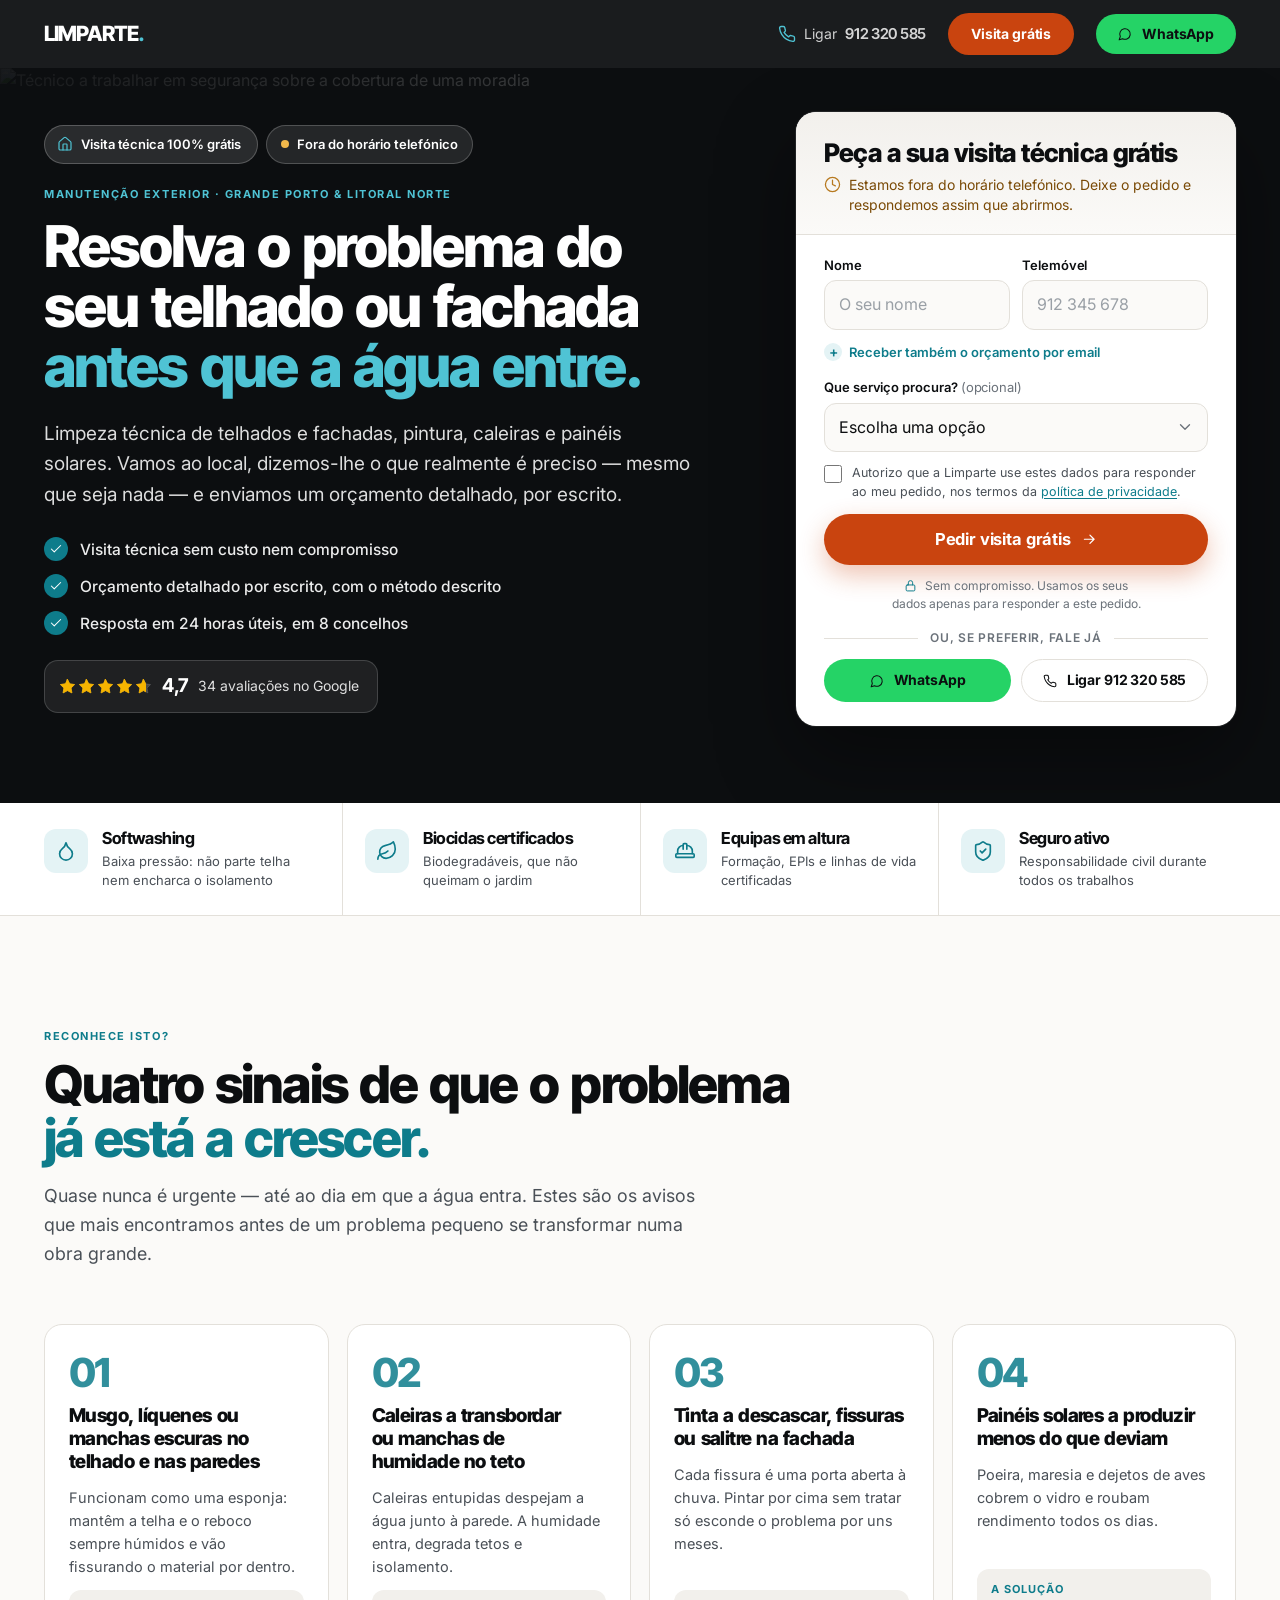
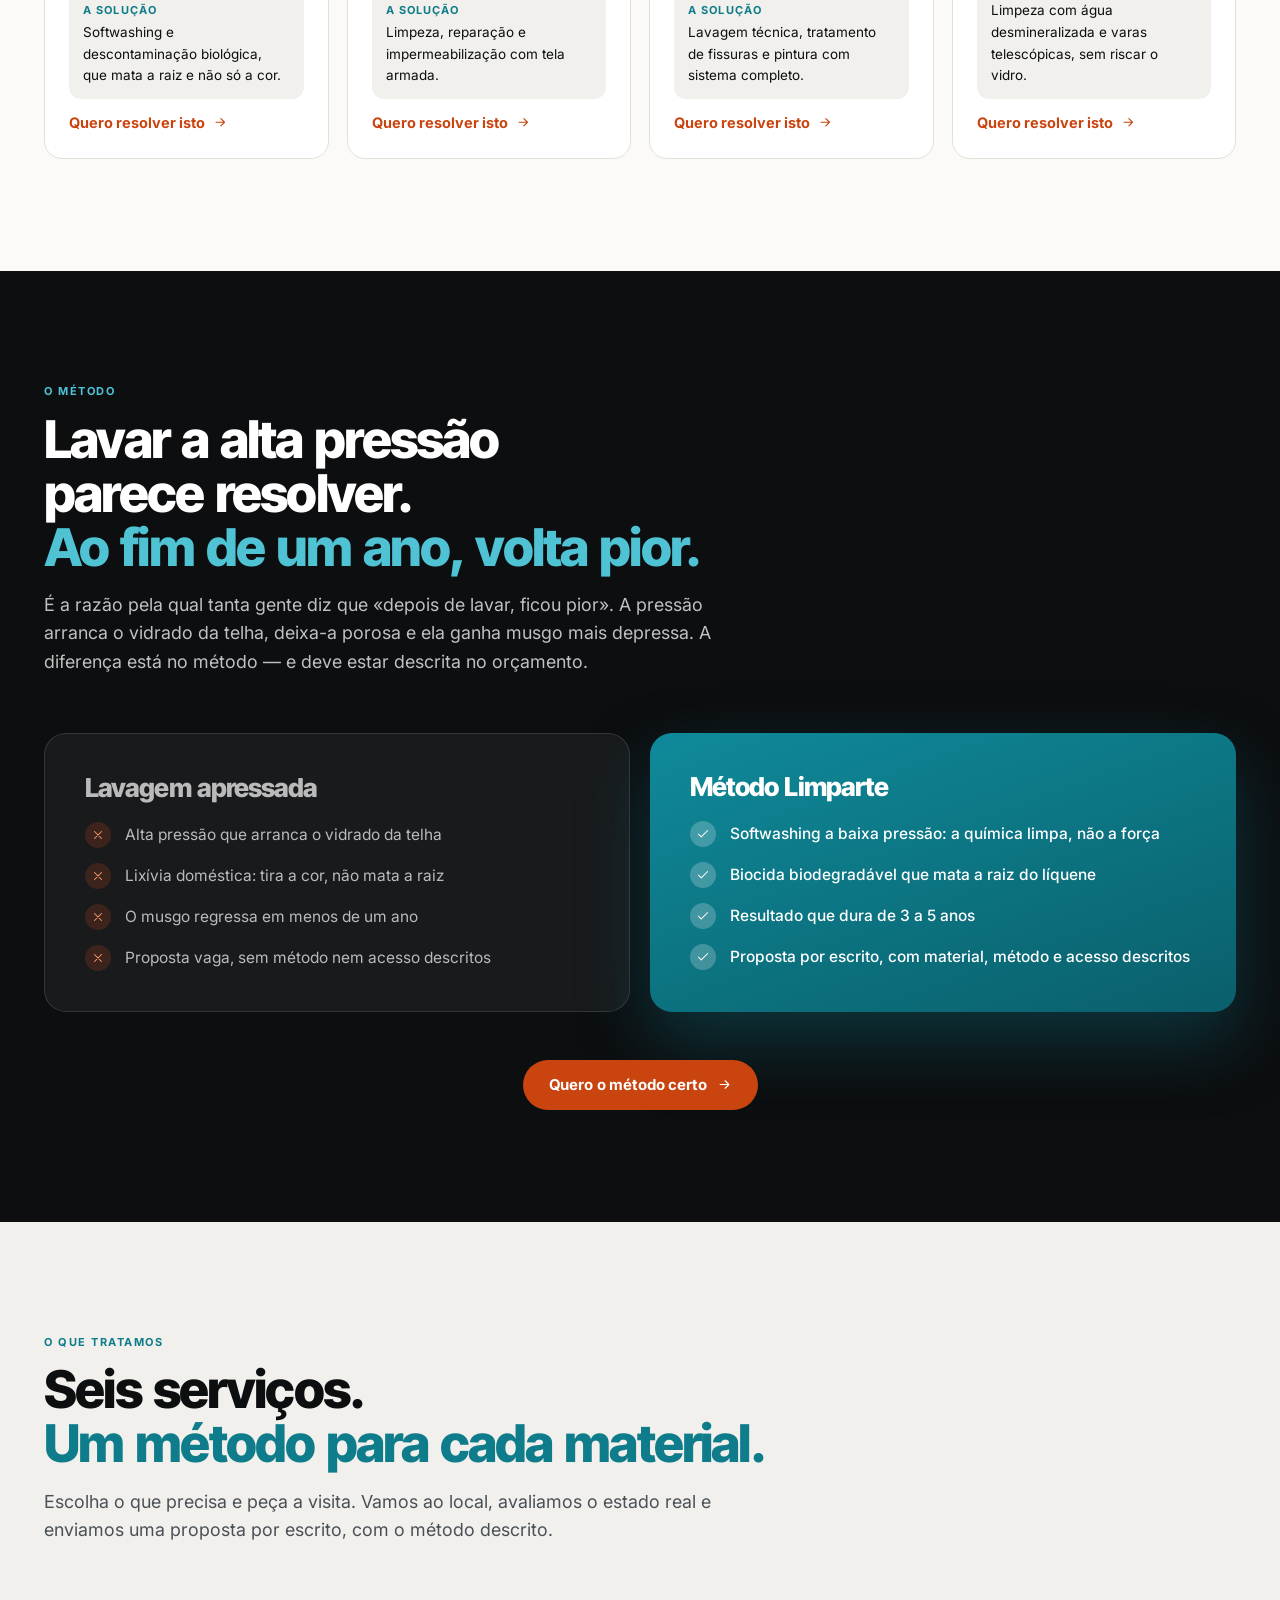
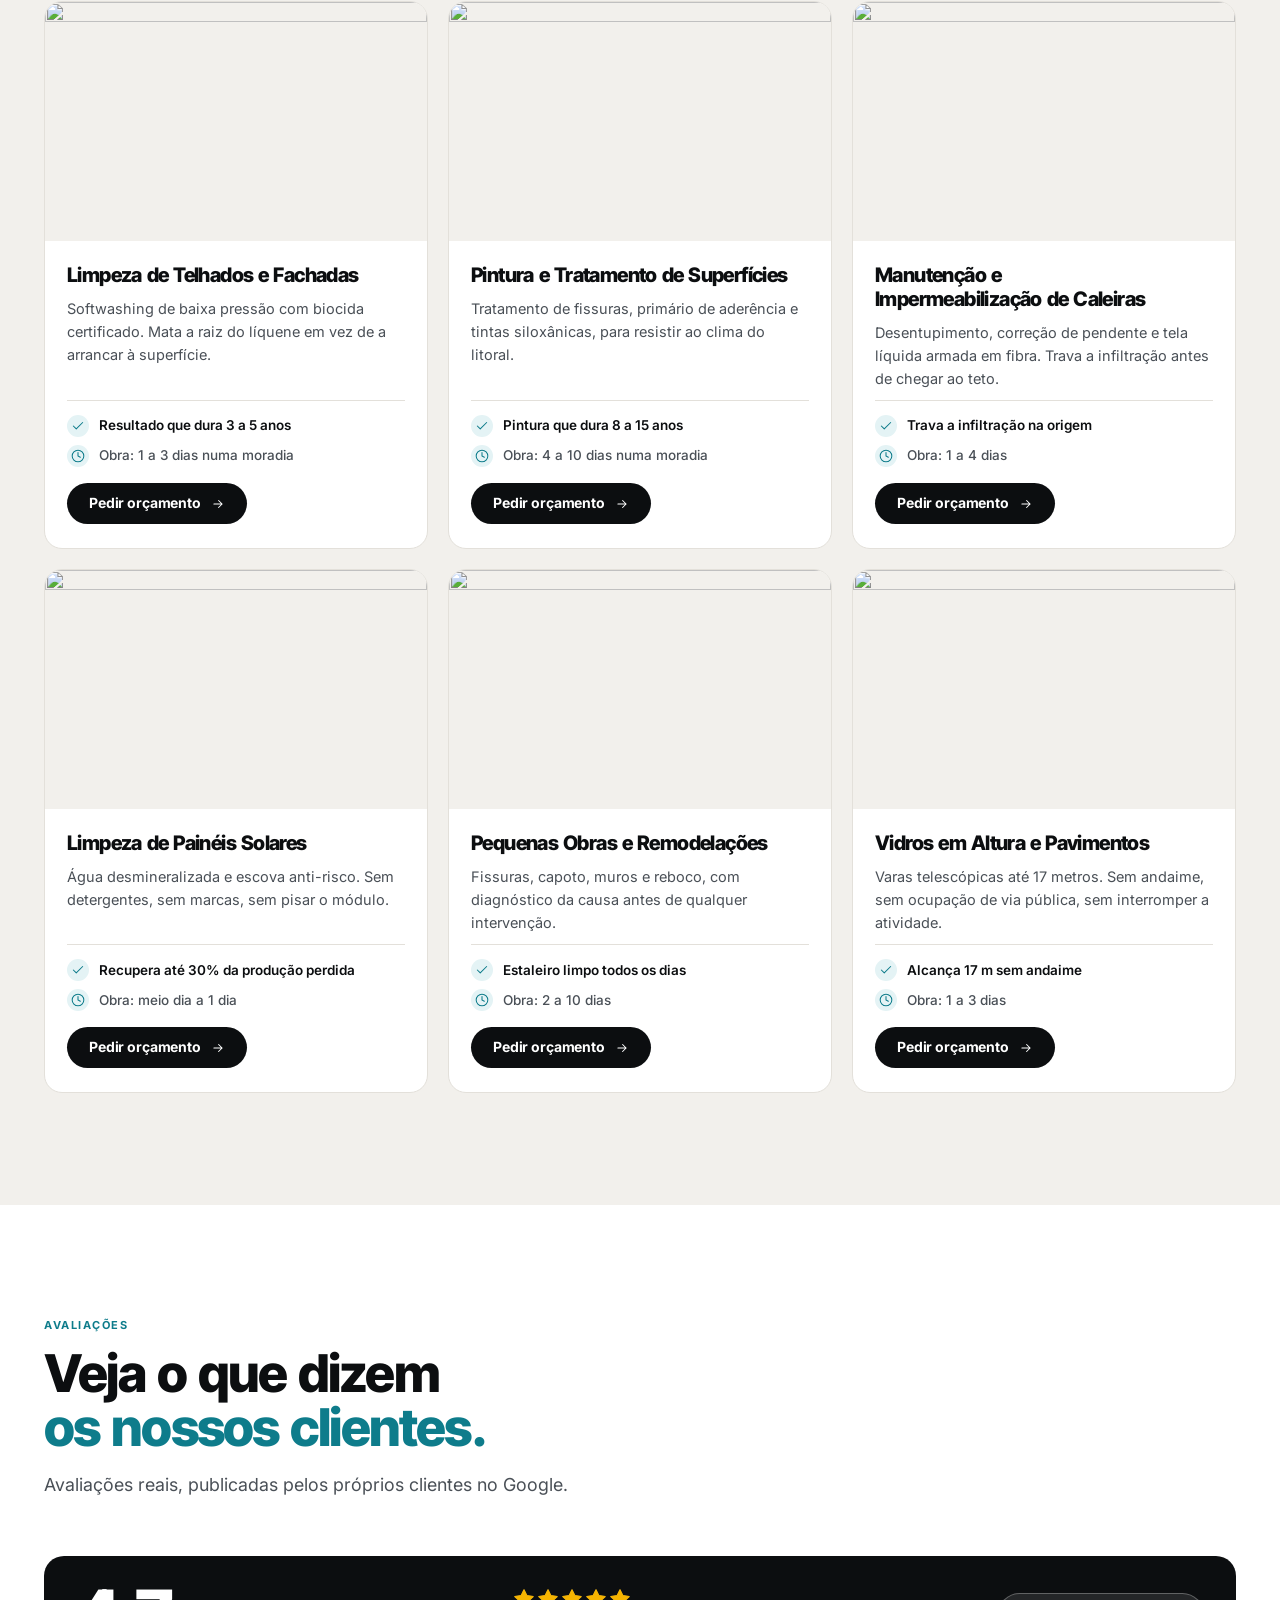
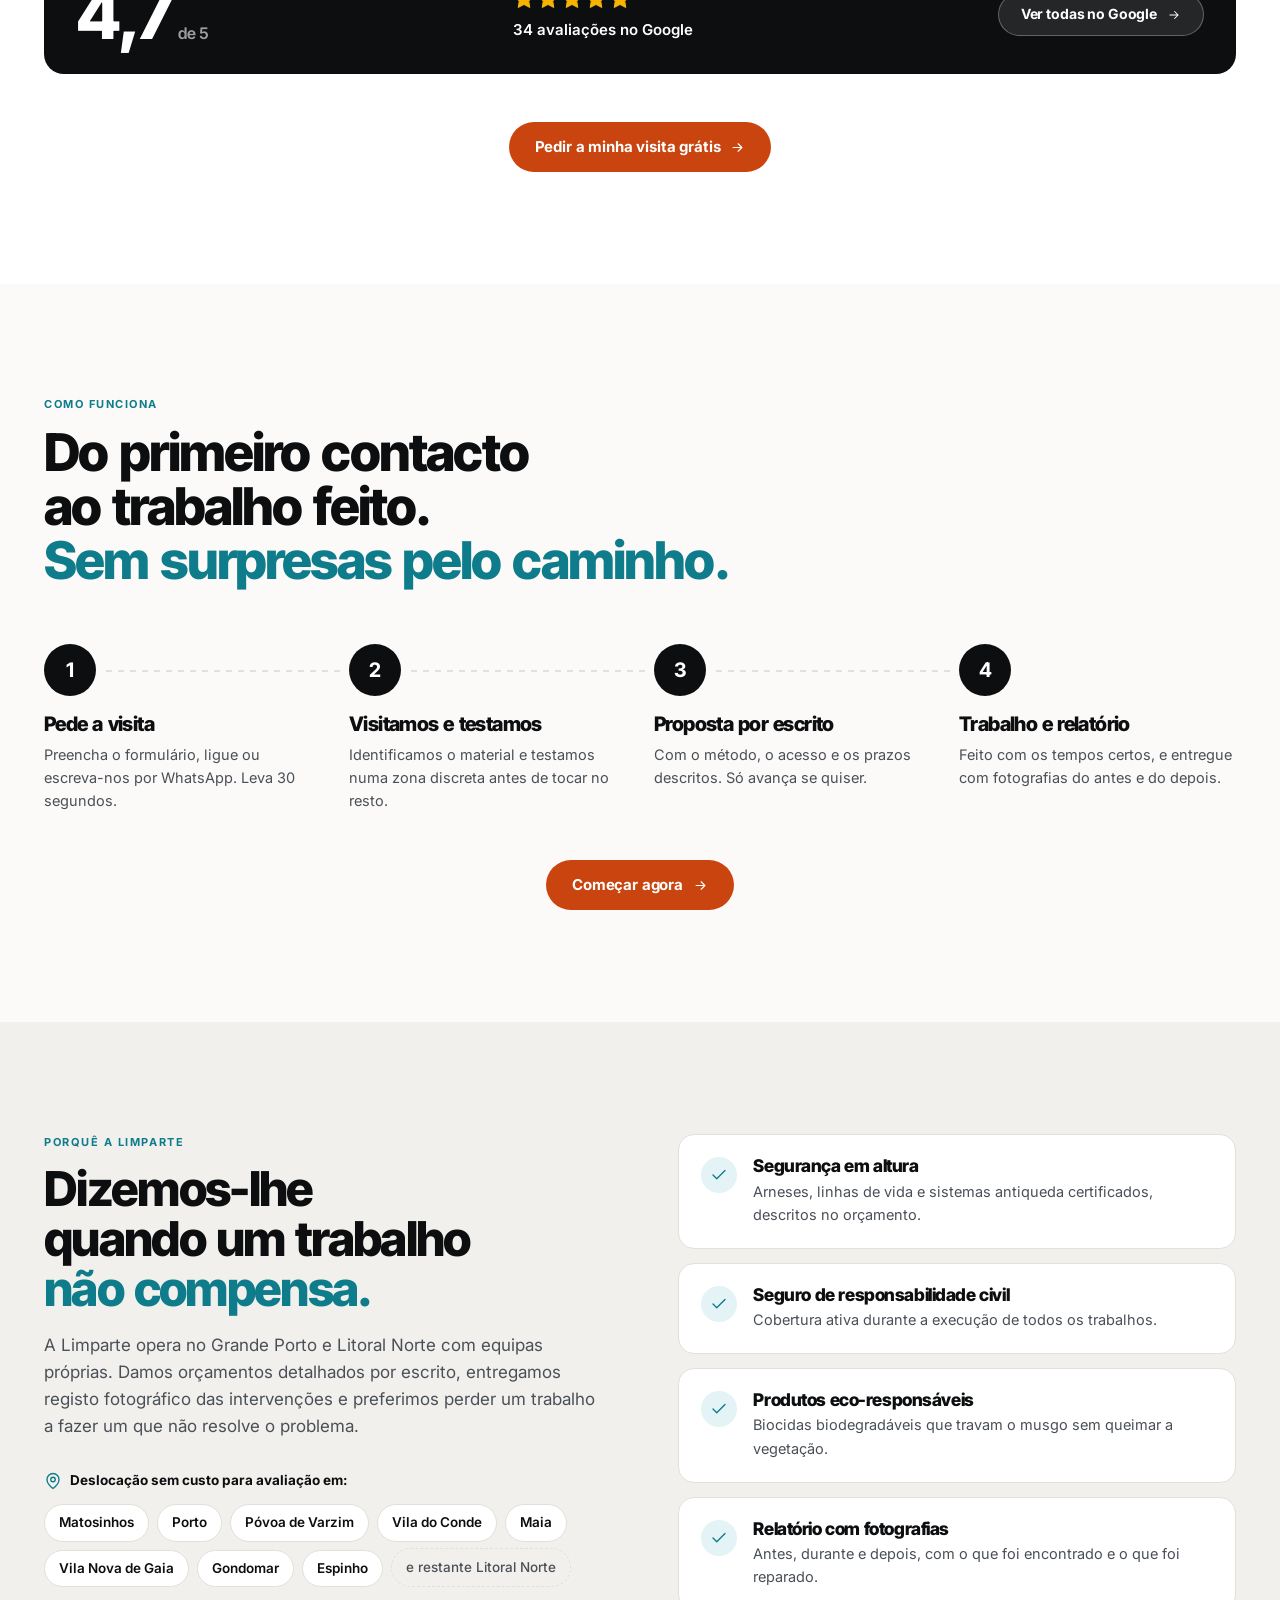
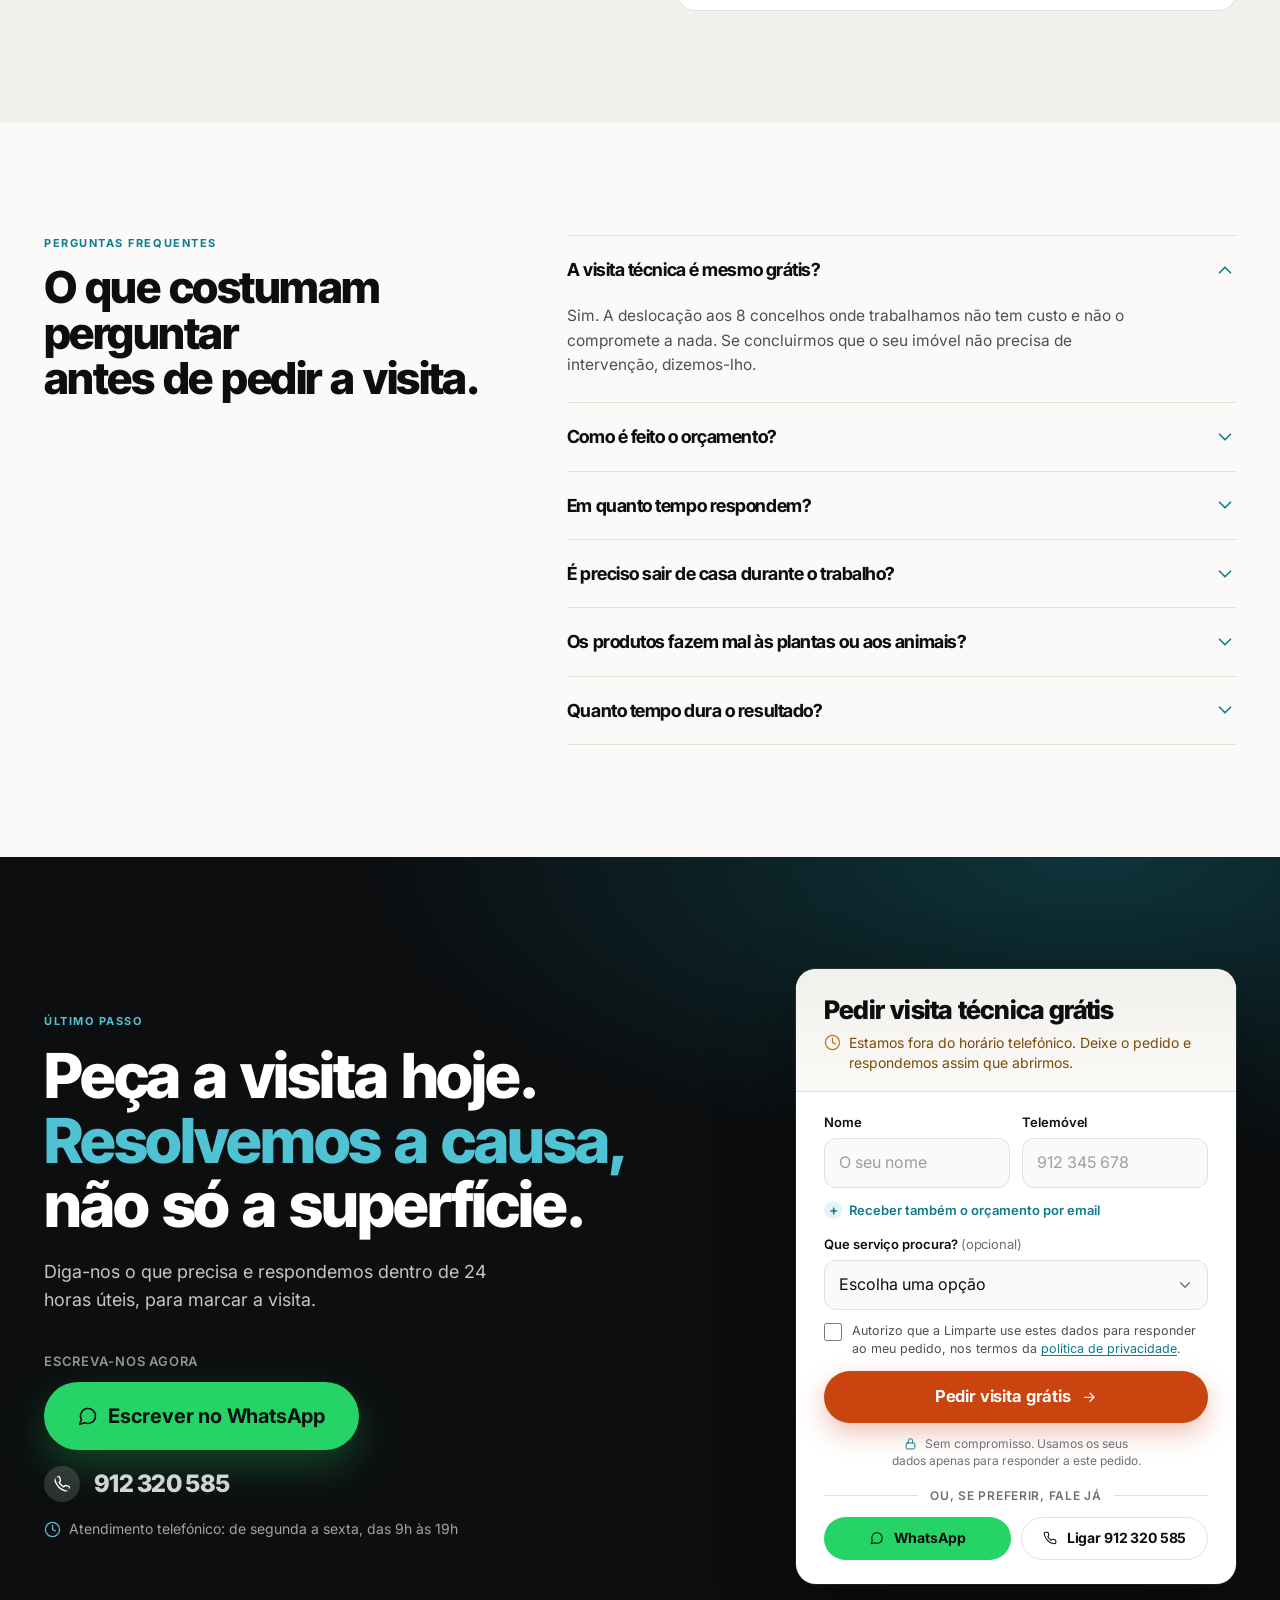
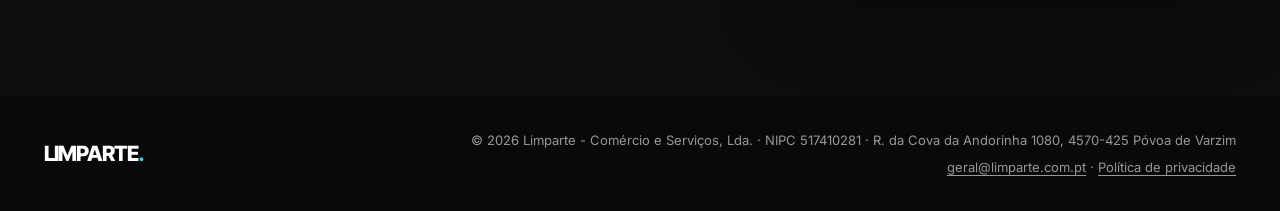
==== orcamento.html @ d8970708 "Add files via upload" ====
<!DOCTYPE html>
<html lang="pt-PT" data-modo="telefone">
<head>
    <meta charset="UTF-8">
    <script>(function(){var C={"a":540,"f":1140,"d":["seg","ter","qua","qui","sex"],"m":"auto"};
function modo(){var q=/[?&]modo=(telefone|mensagem)\b/.exec(location.search);if(q)return q[1];if(C.m!=='auto')return C.m;
var d,n;try{var o={};new Intl.DateTimeFormat('en-GB',{timeZone:'Europe/Lisbon',weekday:'short',hour:'2-digit',minute:'2-digit',hourCycle:'h23'}).formatToParts(new Date()).forEach(function(x){o[x.type]=x.value});
d=({Mon:'seg',Tue:'ter',Wed:'qua',Thu:'qui',Fri:'sex',Sat:'sab',Sun:'dom'})[o.weekday];n=(+o.hour)*60+(+o.minute)}
catch(e){var t=new Date();d=['dom','seg','ter','qua','qui','sex','sab'][t.getDay()];n=t.getHours()*60+t.getMinutes()}
return(C.d.indexOf(d)>-1&&n>=C.a&&n<C.f)?'telefone':'mensagem'}
window.limparteModo=modo;document.documentElement.setAttribute('data-modo',modo())})();</script>
    <meta name="viewport" content="width=device-width, initial-scale=1.0">
    <title>Visita técnica grátis | Telhados, Fachadas e Pintura no Grande Porto | Limparte</title>
    <meta name="description" content="Peça a sua visita técnica gratuita: limpeza de telhados e fachadas, pintura, caleiras e painéis solares no Grande Porto e Litoral Norte. Orçamento por escrito.">
    <meta name="robots" content="noindex, follow">
    <meta name="author" content="Limparte - Comércio e Serviços, Lda.">
    <meta property="og:type" content="website">
    <meta property="og:locale" content="pt_PT">
    <meta property="og:site_name" content="Limparte">
    <meta property="og:title" content="Visita técnica grátis | Telhados, Fachadas e Pintura no Grande Porto | Limparte">
    <meta property="og:description" content="Peça a sua visita técnica gratuita: limpeza de telhados e fachadas, pintura, caleiras e painéis solares no Grande Porto e Litoral Norte. Orçamento por escrito.">
    <meta property="og:image" content="https://images.unsplash.com/photo-1635424710928-0544e8512eae?auto=format&fit=crop&q=75&w=1200">
    <meta name="twitter:card" content="summary_large_image">
    <link rel="icon" href="assets/favicon.svg" type="image/svg+xml">
    <meta name="theme-color" content="#0C0E10">
    <link rel="preconnect" href="https://fonts.googleapis.com">
    <link rel="preconnect" href="https://fonts.gstatic.com" crossorigin>
    <link rel="preconnect" href="https://images.unsplash.com" crossorigin>
    <link href="https://fonts.googleapis.com/css2?family=Inter+Tight:wght@500;600;700;800&family=Inter:wght@400;500;600;700&display=swap" rel="stylesheet">
    <link rel="stylesheet" href="assets/css/site.css">
    <link rel="stylesheet" href="assets/css/landing.css">
</head>
<body class="lp">
    <svg xmlns="http://www.w3.org/2000/svg" width="0" height="0" style="position:absolute" aria-hidden="true" focusable="false"><defs><symbol id="i-seta" viewBox="0 0 24 24" fill="none" stroke="currentColor" stroke-width="1.8" stroke-linecap="round" stroke-linejoin="round"><path d="M5 12h14M13 6l6 6-6 6"/></symbol><symbol id="i-baixo" viewBox="0 0 24 24" fill="none" stroke="currentColor" stroke-width="1.8" stroke-linecap="round" stroke-linejoin="round"><path d="m6 9 6 6 6-6"/></symbol><symbol id="i-direita" viewBox="0 0 24 24" fill="none" stroke="currentColor" stroke-width="1.8" stroke-linecap="round" stroke-linejoin="round"><path d="m9 6 6 6-6 6"/></symbol><symbol id="i-visto" viewBox="0 0 24 24" fill="none" stroke="currentColor" stroke-width="1.8" stroke-linecap="round" stroke-linejoin="round"><path d="M20 6 9 17l-5-5"/></symbol><symbol id="i-fechar" viewBox="0 0 24 24" fill="none" stroke="currentColor" stroke-width="1.8" stroke-linecap="round" stroke-linejoin="round"><path d="M18 6 6 18M6 6l12 12"/></symbol><symbol id="i-menu" viewBox="0 0 24 24" fill="none" stroke="currentColor" stroke-width="1.8" stroke-linecap="round" stroke-linejoin="round"><path d="M4 7h16M4 12h16M4 17h16"/></symbol><symbol id="i-telefone" viewBox="0 0 24 24" fill="none" stroke="currentColor" stroke-width="1.8" stroke-linecap="round" stroke-linejoin="round"><path d="M22 16.92v3a2 2 0 0 1-2.18 2 19.79 19.79 0 0 1-8.63-3.07 19.5 19.5 0 0 1-6-6 19.79 19.79 0 0 1-3.07-8.67A2 2 0 0 1 4.11 2h3a2 2 0 0 1 2 1.72c.127.96.361 1.903.7 2.81a2 2 0 0 1-.45 2.11L8.09 9.91a16 16 0 0 0 6 6l1.27-1.27a2 2 0 0 1 2.11-.45c.907.339 1.85.573 2.81.7A2 2 0 0 1 22 16.92z"/></symbol><symbol id="i-chat" viewBox="0 0 24 24" fill="none" stroke="currentColor" stroke-width="1.8" stroke-linecap="round" stroke-linejoin="round"><path d="M7.9 20A9 9 0 1 0 4 16.1L2 22Z"/></symbol><symbol id="i-estrela" viewBox="0 0 24 24" fill="currentColor" stroke="currentColor" stroke-width="1.2" stroke-linecap="round" stroke-linejoin="round"><path d="m12 2 3.09 6.26L22 9.27l-5 4.87 1.18 6.88L12 17.77l-6.18 3.25L7 14.14 2 9.27l6.91-1.01z"/></symbol><symbol id="i-pino" viewBox="0 0 24 24" fill="none" stroke="currentColor" stroke-width="1.8" stroke-linecap="round" stroke-linejoin="round"><path d="M20 10c0 6-8 12-8 12s-8-6-8-12a8 8 0 0 1 16 0Z"/><circle cx="12" cy="10" r="3"/></symbol><symbol id="i-relogio" viewBox="0 0 24 24" fill="none" stroke="currentColor" stroke-width="1.8" stroke-linecap="round" stroke-linejoin="round"><circle cx="12" cy="12" r="10"/><path d="M12 6v6l4 2"/></symbol><symbol id="i-alerta" viewBox="0 0 24 24" fill="none" stroke="currentColor" stroke-width="1.8" stroke-linecap="round" stroke-linejoin="round"><path d="m21.73 18-8-14a2 2 0 0 0-3.48 0l-8 14A2 2 0 0 0 4 21h16a2 2 0 0 0 1.73-3"/><path d="M12 9v4"/><path d="M12 17h.01"/></symbol><symbol id="i-info" viewBox="0 0 24 24" fill="none" stroke="currentColor" stroke-width="1.8" stroke-linecap="round" stroke-linejoin="round"><circle cx="12" cy="12" r="10"/><path d="M12 16v-4"/><path d="M12 8h.01"/></symbol><symbol id="i-escudo" viewBox="0 0 24 24" fill="none" stroke="currentColor" stroke-width="1.8" stroke-linecap="round" stroke-linejoin="round"><path d="M20 13c0 5-3.5 7.5-7.66 8.95a1 1 0 0 1-.67-.01C7.5 20.5 4 18 4 13V6a1 1 0 0 1 1-1c2 0 4.5-1.2 6.24-2.72a1.17 1.17 0 0 1 1.52 0C14.51 3.81 17 5 19 5a1 1 0 0 1 1 1z"/><path d="m9 12 2 2 4-4"/></symbol><symbol id="i-enviar" viewBox="0 0 24 24" fill="none" stroke="currentColor" stroke-width="1.8" stroke-linecap="round" stroke-linejoin="round"><path d="M14.536 21.686a.5.5 0 0 0 .937-.024l6.5-19a.496.496 0 0 0-.635-.635l-19 6.5a.5.5 0 0 0-.024.937l7.93 3.18a2 2 0 0 1 1.112 1.11z"/><path d="m21.854 2.147-10.94 10.939"/></symbol><symbol id="i-ampliar" viewBox="0 0 24 24" fill="none" stroke="currentColor" stroke-width="1.8" stroke-linecap="round" stroke-linejoin="round"><path d="M8 3H5a2 2 0 0 0-2 2v3M21 8V5a2 2 0 0 0-2-2h-3M3 16v3a2 2 0 0 0 2 2h3M16 21h3a2 2 0 0 0 2-2v-3"/></symbol><symbol id="i-trocar" viewBox="0 0 24 24" fill="none" stroke="currentColor" stroke-width="1.8" stroke-linecap="round" stroke-linejoin="round"><path d="m18 8 4 4-4 4M2 12h20M6 8l-4 4 4 4"/></symbol><symbol id="i-imagem" viewBox="0 0 24 24" fill="none" stroke="currentColor" stroke-width="1.8" stroke-linecap="round" stroke-linejoin="round"><rect width="18" height="18" x="3" y="3" rx="2"/><circle cx="9" cy="9" r="2"/><path d="m21 15-3.086-3.086a2 2 0 0 0-2.828 0L6 21"/></symbol><symbol id="i-regua" viewBox="0 0 24 24" fill="none" stroke="currentColor" stroke-width="1.8" stroke-linecap="round" stroke-linejoin="round"><path d="M21.3 15.3a2.4 2.4 0 0 1 0 3.4l-2.6 2.6a2.4 2.4 0 0 1-3.4 0L2.7 8.7a2.41 2.41 0 0 1 0-3.4l2.6-2.6a2.41 2.41 0 0 1 3.4 0Z"/><path d="m14.5 12.5 2-2M11.5 9.5l2-2M8.5 6.5l2-2M17.5 15.5l2-2"/></symbol></defs></svg>
    <svg xmlns="http://www.w3.org/2000/svg" width="0" height="0" style="position:absolute" aria-hidden="true" focusable="false"><defs><symbol id="l-cadeado" viewBox="0 0 24 24" fill="none" stroke="currentColor" stroke-width="1.8" stroke-linecap="round" stroke-linejoin="round"><rect width="16" height="11" x="4" y="11" rx="2"/><path d="M8 11V7a4 4 0 0 1 8 0v4"/></symbol><symbol id="l-cruz" viewBox="0 0 24 24" fill="none" stroke="currentColor" stroke-width="1.8" stroke-linecap="round" stroke-linejoin="round"><path d="M18 6 6 18M6 6l12 12"/></symbol><symbol id="l-gota" viewBox="0 0 24 24" fill="none" stroke="currentColor" stroke-width="1.8" stroke-linecap="round" stroke-linejoin="round"><path d="M12 22a7 7 0 0 0 7-7c0-2-1-3.9-3-5.5s-3.5-4-4-6.5c-.5 2.5-2 4.9-4 6.5C6 11.1 5 13 5 15a7 7 0 0 0 7 7z"/></symbol><symbol id="l-capacete" viewBox="0 0 24 24" fill="none" stroke="currentColor" stroke-width="1.8" stroke-linecap="round" stroke-linejoin="round"><path d="M2 18a1 1 0 0 0 1 1h18a1 1 0 0 0 1-1v-2a1 1 0 0 0-1-1H3a1 1 0 0 0-1 1z"/><path d="M10 10V5a1 1 0 0 1 1-1h2a1 1 0 0 1 1 1v5"/><path d="M4 15v-3a6 6 0 0 1 6-6"/><path d="M14 6a6 6 0 0 1 6 6v3"/></symbol><symbol id="l-folha" viewBox="0 0 24 24" fill="none" stroke="currentColor" stroke-width="1.8" stroke-linecap="round" stroke-linejoin="round"><path d="M11 20A7 7 0 0 1 9.8 6.1C15.5 5 17 4.48 19 2c1 2 2 4.18 2 8 0 5.5-4.78 10-10 10Z"/><path d="M2 21c0-3 1.85-5.36 5.08-6C9.5 14.52 12 13 13 12"/></symbol><symbol id="l-lupa" viewBox="0 0 24 24" fill="none" stroke="currentColor" stroke-width="1.8" stroke-linecap="round" stroke-linejoin="round"><circle cx="11" cy="11" r="8"/><path d="m21 21-4.3-4.3"/></symbol><symbol id="l-casa" viewBox="0 0 24 24" fill="none" stroke="currentColor" stroke-width="1.8" stroke-linecap="round" stroke-linejoin="round"><path d="M15 21v-8a1 1 0 0 0-1-1h-4a1 1 0 0 0-1 1v8"/><path d="M3 10a2 2 0 0 1 .709-1.528l7-5.999a2 2 0 0 1 2.582 0l7 5.999A2 2 0 0 1 21 10v9a2 2 0 0 1-2 2H5a2 2 0 0 1-2-2z"/></symbol></defs></svg>
    <a href="#pedido" class="skip">Ir para o formulário</a>

    <header class="lp-cab">
        <div class="env lp-cab-in">
            <a href="#topo" class="marca" aria-label="Limparte">LIMPARTE<span>.</span></a>
            <div class="lp-cab-acoes">
                <a href="tel:+351912320585" class="lp-cab-tel" data-evento="click_telefone"><svg class="ico" aria-hidden="true" focusable="false"><use href="#i-telefone"/></svg><span class="lp-cab-tel-r">Ligar</span> <b>912 320 585</b></a>
                <a href="#pedido" class="btn btn-linha btn-pequeno lp-b-form">Visita grátis</a>
                <a href="https://wa.me/351912320585?text=Ol%C3%A1!%20Vi%20a%20vossa%20p%C3%A1gina%20e%20gostaria%20de%20pedir%20uma%20visita%20t%C3%A9cnica%20gr%C3%A1tis." class="btn btn-wa btn-pequeno lp-m-msg" target="_blank" rel="noopener" data-evento="click_whatsapp"><svg class="ico" aria-hidden="true" focusable="false"><use href="#i-chat"/></svg> WhatsApp</a>
            </div>
        </div>
    </header>

    <main id="conteudo">

        <section class="lp-heroi lp-heroi--aval" id="topo">
            <div class="lp-heroi-fundo">
                <img src="https://images.unsplash.com/photo-1635424710928-0544e8512eae?auto=format&fit=crop&q=75&w=1000" srcset="https://images.unsplash.com/photo-1635424710928-0544e8512eae?auto=format&fit=crop&q=75&w=640 640w, https://images.unsplash.com/photo-1635424710928-0544e8512eae?auto=format&fit=crop&q=75&w=1000 1000w, https://images.unsplash.com/photo-1635424710928-0544e8512eae?auto=format&fit=crop&q=75&w=1800 1800w" sizes="100vw" alt="Técnico a trabalhar em segurança sobre a cobertura de uma moradia" width="1800" height="1200" decoding="async" fetchpriority="high">
            </div>
            <div class="lp-heroi-veu"></div>
            <div class="env lp-heroi-grelha">
                <div class="lp-heroi-texto">
                    <div class="lp-selos">
                        <p class="lp-selo"><svg class="ico" aria-hidden="true" focusable="false"><use href="#l-casa"/></svg>Visita técnica 100% grátis</p>
                        <p class="lp-estado"><i class="lp-pulso" aria-hidden="true"></i><span class="lp-m-tel">Atendemos agora</span><span class="lp-m-msg">Fora do horário telefónico</span></p>
                    </div>
                    <p class="olho olho--claro">Manutenção exterior · Grande Porto &amp; Litoral Norte</p>
                    <h1>Resolva o problema do seu telhado ou fachada<br><em>antes que a água entre.</em></h1>
                    <p class="entrada">Limpeza técnica de telhados e fachadas, pintura, caleiras e painéis solares. Vamos ao local, dizemos-lhe o que realmente é preciso — mesmo que seja nada — e enviamos um orçamento detalhado, por escrito.</p>
                    <ul class="lp-pontos">
                        <li><svg class="ico" aria-hidden="true" focusable="false"><use href="#i-visto"/></svg><span>Visita técnica sem custo nem compromisso</span></li>
                        <li><svg class="ico" aria-hidden="true" focusable="false"><use href="#i-visto"/></svg><span>Orçamento detalhado por escrito, com o método descrito</span></li>
                        <li><svg class="ico" aria-hidden="true" focusable="false"><use href="#i-visto"/></svg><span>Resposta em 24 horas úteis, em 8 concelhos</span></li>
                    </ul>
                    <a class="lp-aval-mini" href="https://maps.google.com/?cid=1612018573456624824" target="_blank" rel="noopener" data-evento="click_avaliacoes" aria-label="Nota 4,7 em 5. 34 avaliações no Google">
                        <span class="lp-estrelas" aria-hidden="true"><span class="lp-estrelas-fundo"><svg class="ico" aria-hidden="true" focusable="false"><use href="#i-estrela"/></svg><svg class="ico" aria-hidden="true" focusable="false"><use href="#i-estrela"/></svg><svg class="ico" aria-hidden="true" focusable="false"><use href="#i-estrela"/></svg><svg class="ico" aria-hidden="true" focusable="false"><use href="#i-estrela"/></svg><svg class="ico" aria-hidden="true" focusable="false"><use href="#i-estrela"/></svg></span><span class="lp-estrelas-cheio" style="width:94.0%"><svg class="ico" aria-hidden="true" focusable="false"><use href="#i-estrela"/></svg><svg class="ico" aria-hidden="true" focusable="false"><use href="#i-estrela"/></svg><svg class="ico" aria-hidden="true" focusable="false"><use href="#i-estrela"/></svg><svg class="ico" aria-hidden="true" focusable="false"><use href="#i-estrela"/></svg><svg class="ico" aria-hidden="true" focusable="false"><use href="#i-estrela"/></svg></span></span>
                        <b>4,7</b>
                        <span>34 avaliações no Google</span>
                    </a>
                    <div class="lp-hero-contacto" data-lp-esconde-barra>
                        <a class="btn btn-lume lp-b-tel" href="tel:+351912320585" data-evento="click_telefone"><svg class="ico" aria-hidden="true" focusable="false"><use href="#i-telefone"/></svg> Ligar agora</a>
                        <a class="btn btn-wa lp-b-wa" href="https://wa.me/351912320585?text=Ol%C3%A1!%20Vi%20a%20vossa%20p%C3%A1gina%20e%20gostaria%20de%20pedir%20uma%20visita%20t%C3%A9cnica%20gr%C3%A1tis." target="_blank" rel="noopener" data-evento="click_whatsapp"><svg class="ico" aria-hidden="true" focusable="false"><use href="#i-chat"/></svg> WhatsApp</a>
                        <p class="lp-hero-ligar lp-m-msg"><span>Prefere ligar? Atendemos de segunda a sexta, das 9h às 19h:</span> <a href="tel:+351912320585" data-evento="click_telefone"><svg class="ico" aria-hidden="true" focusable="false"><use href="#i-telefone"/></svg> 912 320 585</a></p>
                        <p class="lp-hero-ou">ou deixe o seu contacto <svg class="ico" aria-hidden="true" focusable="false"><use href="#i-baixo"/></svg></p>
                    </div>
                </div>
                <div class="lp-form" id="pedido" data-lp-form>
                    <div class="lp-form-corpo">
                        <header class="lp-form-cab">
                            <h2 class="lp-form-titulo">Peça a sua visita técnica grátis</h2>
                            <p class="lp-form-sub lp-m-tel">Leva 30 segundos. Respondemos em 24 horas úteis.</p>
                            <p class="lp-form-sub lp-form-sub--fora lp-m-msg"><svg class="ico" aria-hidden="true" focusable="false"><use href="#i-relogio"/></svg><span>Estamos fora do horário telefónico. Deixe o pedido e respondemos assim que abrirmos.</span></p>
                        </header>
                        <form novalidate method="post" action="#"
                              data-ok-titulo="Pedido recebido!" data-ok-texto="Obrigado, {nome}. Entramos em contacto consigo dentro de 24 horas úteis para marcar a visita."
                              data-okwa-titulo="Falta só um passo" data-okwa-texto="Abrimos o WhatsApp com o seu pedido já escrito. Só precisa de tocar em enviar." data-okwa-botao="Abrir o WhatsApp"
                              data-ok-extra="Quer acelerar? Envie-nos uma foto do que precisa tratar." data-erro-envio="Não conseguimos enviar o pedido. Tente outra vez ou fale connosco por WhatsApp ou telefone." data-a-enviar="A enviar…"
                              data-erro-nome="Indique o seu nome." data-erro-telefone="Indique um telemóvel ou telefone português válido (9 dígitos)."
                              data-erro-email="O email não parece válido. Pode deixá-lo em branco." data-erro-consentimento="Para podermos responder, precisamos da sua autorização.">
                            <div class="lp-linha">
                                <div class="lp-campo">
                                    <label for="pedido-nome">Nome</label>
                                    <input class="lp-inp" id="pedido-nome" name="nome" type="text" autocomplete="name" autocapitalize="words" enterkeyhint="next" required placeholder="O seu nome">
                                </div>
                                <div class="lp-campo">
                                    <label for="pedido-tel">Telemóvel</label>
                                    <input class="lp-inp" id="pedido-tel" name="telefone" type="tel" inputmode="tel" autocomplete="tel" enterkeyhint="done" required placeholder="912 345 678">
                                </div>
                            </div>
                            <div class="lp-campo lp-campo--email" id="pedido-email-c" hidden>
                                <label for="pedido-email">Email <span class="lp-opc">(opcional)</span></label>
                                <input class="lp-inp" id="pedido-email" name="email" type="email" autocomplete="email" placeholder="nome@email.pt">
                            </div>
                            <button type="button" class="lp-mais" data-lp-email aria-expanded="false" aria-controls="pedido-email-c"><span aria-hidden="true">+</span> Receber também o orçamento por email</button>
                            <div class="lp-campo">
                                <label for="pedido-servico">Que serviço procura? <span class="lp-opc">(opcional)</span></label>
                                <div class="lp-sel">
                                    <select class="lp-inp" id="pedido-servico" name="servico">
                                        <option value="">Escolha uma opção</option>
                                        <option value="limpeza-telhados-fachadas">Limpeza de Telhados e Fachadas</option><option value="pintura-tratamento-superficies">Pintura e Tratamento de Superfícies</option><option value="caleiras-impermeabilizacao">Manutenção e Impermeabilização de Caleiras</option><option value="limpeza-paineis-solares">Limpeza de Painéis Solares</option><option value="pequenas-obras-remodelacoes">Pequenas Obras e Remodelações</option><option value="vidros-altura-pavimentos">Vidros em Altura e Pavimentos</option>
                                        <option value="aconselhamento">Não sei — preciso de aconselhamento</option>
                                    </select>
                                    <svg class="ico" aria-hidden="true" focusable="false"><use href="#i-baixo"/></svg>
                                </div>
                            </div>
                            <input type="text" name="_gotcha" class="lp-mel" tabindex="-1" autocomplete="off" aria-hidden="true">
                            <label class="lp-consent">
                                <input type="checkbox" name="consentimento" required>
                                <span>Autorizo que a Limparte use estes dados para responder ao meu pedido, nos termos da <a href="politica-privacidade.html" target="_blank" rel="noopener">política de privacidade</a>.</span>
                            </label>
                            <p class="lp-erro" role="alert" hidden></p>
                            <button class="btn btn-lume btn-bloco lp-enviar" type="submit">Pedir visita grátis <svg class="ico" aria-hidden="true" focusable="false"><use href="#i-seta"/></svg></button>
                            <p class="lp-garantia"><svg class="ico" aria-hidden="true" focusable="false"><use href="#l-cadeado"/></svg> <span>Sem compromisso. Usamos os seus dados apenas para responder a este pedido.</span></p>
                        </form>

                        <div class="lp-ou"><span>ou, se preferir, fale já</span></div>
                        <div class="lp-alt">
                            <a class="btn btn-contorno lp-a-tel" href="tel:+351912320585" data-evento="click_telefone"><svg class="ico" aria-hidden="true" focusable="false"><use href="#i-telefone"/></svg> Ligar 912 320 585</a>
                            <a class="btn btn-wa lp-a-wa" href="https://wa.me/351912320585?text=Ol%C3%A1!%20Vi%20a%20vossa%20p%C3%A1gina%20e%20gostaria%20de%20pedir%20uma%20visita%20t%C3%A9cnica%20gr%C3%A1tis." target="_blank" rel="noopener" data-evento="click_whatsapp"><svg class="ico" aria-hidden="true" focusable="false"><use href="#i-chat"/></svg> WhatsApp</a>
                        </div>
                    </div>
                    <div class="lp-sucesso" hidden tabindex="-1" role="status" aria-live="polite">
                        <div class="lp-sucesso-ico"><svg class="ico" aria-hidden="true" focusable="false"><use href="#i-visto"/></svg></div>
                        <h3 data-s="titulo"></h3>
                        <p data-s="texto"></p>
                        <a class="btn btn-wa" data-s="wa" href="https://wa.me/351912320585?text=Ol%C3%A1!%20Vi%20a%20vossa%20p%C3%A1gina%20e%20gostaria%20de%20pedir%20uma%20visita%20t%C3%A9cnica%20gr%C3%A1tis." target="_blank" rel="noopener" data-evento="click_whatsapp" hidden><svg class="ico" aria-hidden="true" focusable="false"><use href="#i-chat"/></svg> <span>Abrir o WhatsApp</span></a>
                        <p class="lp-sucesso-extra" data-s="extra"></p>
                        <a class="btn btn-contorno" data-s="foto" href="https://wa.me/351912320585?text=Ol%C3%A1!%20Vi%20a%20vossa%20p%C3%A1gina%20e%20gostaria%20de%20pedir%20uma%20visita%20t%C3%A9cnica%20gr%C3%A1tis." target="_blank" rel="noopener" data-evento="click_whatsapp" hidden><svg class="ico" aria-hidden="true" focusable="false"><use href="#i-chat"/></svg> WhatsApp</a>
                    </div>
                </div>
            </div>
        </section>

        <section class="lp-faixa" aria-label="Garantias">
            <div class="env lp-faixa-grelha">
                <div class="lp-faixa-item"><svg class="ico" aria-hidden="true" focusable="false"><use href="#l-gota"/></svg><div><strong>Softwashing</strong><span>Baixa pressão: não parte telha nem encharca o isolamento</span></div></div>
                <div class="lp-faixa-item"><svg class="ico" aria-hidden="true" focusable="false"><use href="#l-folha"/></svg><div><strong>Biocidas certificados</strong><span>Biodegradáveis, que não queimam o jardim</span></div></div>
                <div class="lp-faixa-item"><svg class="ico" aria-hidden="true" focusable="false"><use href="#l-capacete"/></svg><div><strong>Equipas em altura</strong><span>Formação, EPIs e linhas de vida certificadas</span></div></div>
                <div class="lp-faixa-item"><svg class="ico" aria-hidden="true" focusable="false"><use href="#i-escudo"/></svg><div><strong>Seguro ativo</strong><span>Responsabilidade civil durante todos os trabalhos</span></div></div>
            </div>
        </section>

        <section class="lp-bloco" id="sinais">
            <div class="env">
                <div class="lp-cabeca">
                    <p class="olho">Reconhece isto?</p>
                    <h2>Quatro sinais de que o problema<br><em>já está a crescer.</em></h2>
                    <p>Quase nunca é urgente — até ao dia em que a água entra. Estes são os avisos que mais encontramos antes de um problema pequeno se transformar numa obra grande.</p>
                </div>
                <div class="lp-sinais">
                    <article class="lp-sinal">
                        <span class="lp-num" aria-hidden="true">01</span>
                        <h3>Musgo, líquenes ou manchas escuras no telhado e nas paredes</h3>
                        <p>Funcionam como uma esponja: mantêm a telha e o reboco sempre húmidos e vão fissurando o material por dentro.</p>
                        <p class="lp-sinal-sol"><b>A solução</b> Softwashing e descontaminação biológica, que mata a raiz e não só a cor.</p>
                        <a href="#pedido" class="lp-ligacao" data-servico="limpeza-telhados-fachadas">Quero resolver isto <svg class="ico" aria-hidden="true" focusable="false"><use href="#i-seta"/></svg></a>
                    </article>
                    <article class="lp-sinal">
                        <span class="lp-num" aria-hidden="true">02</span>
                        <h3>Caleiras a transbordar ou manchas de humidade no teto</h3>
                        <p>Caleiras entupidas despejam a água junto à parede. A humidade entra, degrada tetos e isolamento.</p>
                        <p class="lp-sinal-sol"><b>A solução</b> Limpeza, reparação e impermeabilização com tela armada.</p>
                        <a href="#pedido" class="lp-ligacao" data-servico="caleiras-impermeabilizacao">Quero resolver isto <svg class="ico" aria-hidden="true" focusable="false"><use href="#i-seta"/></svg></a>
                    </article>
                    <article class="lp-sinal">
                        <span class="lp-num" aria-hidden="true">03</span>
                        <h3>Tinta a descascar, fissuras ou salitre na fachada</h3>
                        <p>Cada fissura é uma porta aberta à chuva. Pintar por cima sem tratar só esconde o problema por uns meses.</p>
                        <p class="lp-sinal-sol"><b>A solução</b> Lavagem técnica, tratamento de fissuras e pintura com sistema completo.</p>
                        <a href="#pedido" class="lp-ligacao" data-servico="pintura-tratamento-superficies">Quero resolver isto <svg class="ico" aria-hidden="true" focusable="false"><use href="#i-seta"/></svg></a>
                    </article>
                    <article class="lp-sinal">
                        <span class="lp-num" aria-hidden="true">04</span>
                        <h3>Painéis solares a produzir menos do que deviam</h3>
                        <p>Poeira, maresia e dejetos de aves cobrem o vidro e roubam rendimento todos os dias.</p>
                        <p class="lp-sinal-sol"><b>A solução</b> Limpeza com água desmineralizada e varas telescópicas, sem riscar o vidro.</p>
                        <a href="#pedido" class="lp-ligacao" data-servico="limpeza-paineis-solares">Quero resolver isto <svg class="ico" aria-hidden="true" focusable="false"><use href="#i-seta"/></svg></a>
                    </article>
                </div>
            </div>
        </section>

        <section class="lp-bloco lp-escuro" id="metodo">
            <div class="env">
                <div class="lp-cabeca lp-cabeca--claro">
                    <p class="olho olho--claro">O método</p>
                    <h2>Lavar a alta pressão parece resolver.<br><em>Ao fim de um ano, volta pior.</em></h2>
                    <p>É a razão pela qual tanta gente diz que «depois de lavar, ficou pior». A pressão arranca o vidrado da telha, deixa-a porosa e ela ganha musgo mais depressa. A diferença está no método — e deve estar descrita no orçamento.</p>
                </div>
                <div class="lp-comparar">
                    <div class="lp-comp lp-comp--mau">
                        <h3>Lavagem apressada</h3>
                        <ul><li><svg class="ico" aria-hidden="true" focusable="false"><use href="#l-cruz"/></svg><span>Alta pressão que arranca o vidrado da telha</span></li><li><svg class="ico" aria-hidden="true" focusable="false"><use href="#l-cruz"/></svg><span>Lixívia doméstica: tira a cor, não mata a raiz</span></li><li><svg class="ico" aria-hidden="true" focusable="false"><use href="#l-cruz"/></svg><span>O musgo regressa em menos de um ano</span></li><li><svg class="ico" aria-hidden="true" focusable="false"><use href="#l-cruz"/></svg><span>Proposta vaga, sem método nem acesso descritos</span></li></ul>
                    </div>
                    <div class="lp-comp lp-comp--bom">
                        <h3>Método Limparte</h3>
                        <ul><li><svg class="ico" aria-hidden="true" focusable="false"><use href="#i-visto"/></svg><span>Softwashing a baixa pressão: a química limpa, não a força</span></li><li><svg class="ico" aria-hidden="true" focusable="false"><use href="#i-visto"/></svg><span>Biocida biodegradável que mata a raiz do líquene</span></li><li><svg class="ico" aria-hidden="true" focusable="false"><use href="#i-visto"/></svg><span>Resultado que dura de 3 a 5 anos</span></li><li><svg class="ico" aria-hidden="true" focusable="false"><use href="#i-visto"/></svg><span>Proposta por escrito, com material, método e acesso descritos</span></li></ul>
                    </div>
                </div>
                <p class="lp-centro"><a href="#pedido" class="btn btn-lume">Quero o método certo <svg class="ico" aria-hidden="true" focusable="false"><use href="#i-seta"/></svg></a></p>
            </div>
        </section>

        <section class="lp-bloco lp-bloco--alt" id="servicos">
            <div class="env">
                <div class="lp-cabeca">
                    <p class="olho">O que tratamos</p>
                    <h2>Seis serviços.<br><em>Um método para cada material.</em></h2>
                    <p>Escolha o que precisa e peça a visita. Vamos ao local, avaliamos o estado real e enviamos uma proposta por escrito, com o método descrito.</p>
                </div>
                <div class="lp-servicos">
                    <article class="lp-servico">
                        <img src="https://images.unsplash.com/photo-1635424710928-0544e8512eae?auto=format&fit=crop&q=75&w=700" alt="" width="700" height="440" loading="lazy" decoding="async">
                        <div class="lp-servico-corpo">
                            <h3>Limpeza de Telhados e Fachadas</h3>
                            <p>Softwashing de baixa pressão com biocida certificado. Mata a raiz do líquene em vez de a arrancar à superfície.</p>
                            <ul class="lp-dados"><li><svg class="ico" aria-hidden="true" focusable="false"><use href="#i-visto"/></svg><span>Resultado que dura 3 a 5 anos</span></li><li><svg class="ico" aria-hidden="true" focusable="false"><use href="#i-relogio"/></svg><span>Obra: 1 a 3 dias numa moradia</span></li></ul>
                            <a href="#pedido" class="btn btn-tinta btn-pequeno" data-servico="limpeza-telhados-fachadas">Pedir orçamento <svg class="ico" aria-hidden="true" focusable="false"><use href="#i-seta"/></svg></a>
                        </div>
                    </article>
                    <article class="lp-servico">
                        <img src="https://images.unsplash.com/photo-1759406066673-f76869a4e6db?auto=format&fit=crop&q=75&w=700" alt="" width="700" height="440" loading="lazy" decoding="async">
                        <div class="lp-servico-corpo">
                            <h3>Pintura e Tratamento de Superfícies</h3>
                            <p>Tratamento de fissuras, primário de aderência e tintas siloxânicas, para resistir ao clima do litoral.</p>
                            <ul class="lp-dados"><li><svg class="ico" aria-hidden="true" focusable="false"><use href="#i-visto"/></svg><span>Pintura que dura 8 a 15 anos</span></li><li><svg class="ico" aria-hidden="true" focusable="false"><use href="#i-relogio"/></svg><span>Obra: 4 a 10 dias numa moradia</span></li></ul>
                            <a href="#pedido" class="btn btn-tinta btn-pequeno" data-servico="pintura-tratamento-superficies">Pedir orçamento <svg class="ico" aria-hidden="true" focusable="false"><use href="#i-seta"/></svg></a>
                        </div>
                    </article>
                    <article class="lp-servico">
                        <img src="https://images.unsplash.com/photo-1779755376652-22ca6eba86b8?auto=format&fit=crop&q=75&w=700" alt="" width="700" height="440" loading="lazy" decoding="async">
                        <div class="lp-servico-corpo">
                            <h3>Manutenção e Impermeabilização de Caleiras</h3>
                            <p>Desentupimento, correção de pendente e tela líquida armada em fibra. Trava a infiltração antes de chegar ao teto.</p>
                            <ul class="lp-dados"><li><svg class="ico" aria-hidden="true" focusable="false"><use href="#i-visto"/></svg><span>Trava a infiltração na origem</span></li><li><svg class="ico" aria-hidden="true" focusable="false"><use href="#i-relogio"/></svg><span>Obra: 1 a 4 dias</span></li></ul>
                            <a href="#pedido" class="btn btn-tinta btn-pequeno" data-servico="caleiras-impermeabilizacao">Pedir orçamento <svg class="ico" aria-hidden="true" focusable="false"><use href="#i-seta"/></svg></a>
                        </div>
                    </article>
                    <article class="lp-servico">
                        <img src="https://images.unsplash.com/photo-1754619880959-2b0528375883?auto=format&fit=crop&q=75&w=700" alt="" width="700" height="440" loading="lazy" decoding="async">
                        <div class="lp-servico-corpo">
                            <h3>Limpeza de Painéis Solares</h3>
                            <p>Água desmineralizada e escova anti-risco. Sem detergentes, sem marcas, sem pisar o módulo.</p>
                            <ul class="lp-dados"><li><svg class="ico" aria-hidden="true" focusable="false"><use href="#i-visto"/></svg><span>Recupera até 30% da produção perdida</span></li><li><svg class="ico" aria-hidden="true" focusable="false"><use href="#i-relogio"/></svg><span>Obra: meio dia a 1 dia</span></li></ul>
                            <a href="#pedido" class="btn btn-tinta btn-pequeno" data-servico="limpeza-paineis-solares">Pedir orçamento <svg class="ico" aria-hidden="true" focusable="false"><use href="#i-seta"/></svg></a>
                        </div>
                    </article>
                    <article class="lp-servico">
                        <img src="https://images.unsplash.com/photo-1761986757577-140af8859587?auto=format&fit=crop&q=75&w=700" alt="" width="700" height="440" loading="lazy" decoding="async">
                        <div class="lp-servico-corpo">
                            <h3>Pequenas Obras e Remodelações</h3>
                            <p>Fissuras, capoto, muros e reboco, com diagnóstico da causa antes de qualquer intervenção.</p>
                            <ul class="lp-dados"><li><svg class="ico" aria-hidden="true" focusable="false"><use href="#i-visto"/></svg><span>Estaleiro limpo todos os dias</span></li><li><svg class="ico" aria-hidden="true" focusable="false"><use href="#i-relogio"/></svg><span>Obra: 2 a 10 dias</span></li></ul>
                            <a href="#pedido" class="btn btn-tinta btn-pequeno" data-servico="pequenas-obras-remodelacoes">Pedir orçamento <svg class="ico" aria-hidden="true" focusable="false"><use href="#i-seta"/></svg></a>
                        </div>
                    </article>
                    <article class="lp-servico">
                        <img src="https://images.unsplash.com/photo-1482449609509-eae2a7ea42b7?auto=format&fit=crop&q=75&w=700" alt="" width="700" height="440" loading="lazy" decoding="async">
                        <div class="lp-servico-corpo">
                            <h3>Vidros em Altura e Pavimentos</h3>
                            <p>Varas telescópicas até 17 metros. Sem andaime, sem ocupação de via pública, sem interromper a atividade.</p>
                            <ul class="lp-dados"><li><svg class="ico" aria-hidden="true" focusable="false"><use href="#i-visto"/></svg><span>Alcança 17 m sem andaime</span></li><li><svg class="ico" aria-hidden="true" focusable="false"><use href="#i-relogio"/></svg><span>Obra: 1 a 3 dias</span></li></ul>
                            <a href="#pedido" class="btn btn-tinta btn-pequeno" data-servico="vidros-altura-pavimentos">Pedir orçamento <svg class="ico" aria-hidden="true" focusable="false"><use href="#i-seta"/></svg></a>
                        </div>
                    </article>
                </div>
            </div>
        </section>

        <section class="lp-bloco lp-bloco--branco" id="avaliacoes">
            <div class="env">
                <div class="lp-cabeca">
                    <p class="olho">Avaliações</p>
                    <h2>Veja o que dizem<br><em>os nossos clientes.</em></h2>
                    <p>Avaliações reais, publicadas pelos próprios clientes no Google.</p>
                </div>
                <div class="lp-aval lp-aval--so-nota">
                    <div class="lp-aval-resumo">
                        <div class="lp-aval-nota"><b>4,7</b><span>de 5</span></div>
                        <div class="lp-aval-meio">
                            <span class="lp-estrelas" aria-hidden="true"><span class="lp-estrelas-fundo"><svg class="ico" aria-hidden="true" focusable="false"><use href="#i-estrela"/></svg><svg class="ico" aria-hidden="true" focusable="false"><use href="#i-estrela"/></svg><svg class="ico" aria-hidden="true" focusable="false"><use href="#i-estrela"/></svg><svg class="ico" aria-hidden="true" focusable="false"><use href="#i-estrela"/></svg><svg class="ico" aria-hidden="true" focusable="false"><use href="#i-estrela"/></svg></span><span class="lp-estrelas-cheio" style="width:94.0%"><svg class="ico" aria-hidden="true" focusable="false"><use href="#i-estrela"/></svg><svg class="ico" aria-hidden="true" focusable="false"><use href="#i-estrela"/></svg><svg class="ico" aria-hidden="true" focusable="false"><use href="#i-estrela"/></svg><svg class="ico" aria-hidden="true" focusable="false"><use href="#i-estrela"/></svg><svg class="ico" aria-hidden="true" focusable="false"><use href="#i-estrela"/></svg></span></span>
                            <p class="lp-aval-total">34 avaliações no Google</p>
                        </div>
                        <a class="btn btn-contorno btn-pequeno" href="https://maps.google.com/?cid=1612018573456624824" target="_blank" rel="noopener" data-evento="click_avaliacoes">Ver todas no Google <svg class="ico" aria-hidden="true" focusable="false"><use href="#i-seta"/></svg></a>
                    </div>
                </div>
                <p class="lp-centro"><a href="#pedido" class="btn btn-lume">Pedir a minha visita grátis <svg class="ico" aria-hidden="true" focusable="false"><use href="#i-seta"/></svg></a></p>
            </div>
        </section>

        <section class="lp-bloco" id="como">
            <div class="env">
                <div class="lp-cabeca">
                    <p class="olho">Como funciona</p>
                    <h2>Do primeiro contacto ao trabalho feito.<br><em>Sem surpresas pelo caminho.</em></h2>
                </div>
                <ol class="lp-passos">
                    <li><b>1</b><h3>Pede a visita</h3><p>Preencha o formulário, ligue ou escreva-nos por WhatsApp. Leva 30 segundos.</p></li>
                    <li><b>2</b><h3>Visitamos e testamos</h3><p>Identificamos o material e testamos numa zona discreta antes de tocar no resto.</p></li>
                    <li><b>3</b><h3>Proposta por escrito</h3><p>Com o método, o acesso e os prazos descritos. Só avança se quiser.</p></li>
                    <li><b>4</b><h3>Trabalho e relatório</h3><p>Feito com os tempos certos, e entregue com fotografias do antes e do depois.</p></li>
                </ol>
                <p class="lp-centro"><a href="#pedido" class="btn btn-lume">Começar agora <svg class="ico" aria-hidden="true" focusable="false"><use href="#i-seta"/></svg></a></p>
            </div>
        </section>

        <section class="lp-bloco lp-bloco--alt" id="confianca">
            <div class="env lp-conf">
                <div class="lp-conf-texto">
                    <p class="olho">Porquê a Limparte</p>
                    <h2>Dizemos-lhe quando um trabalho<br><em>não compensa.</em></h2>
                    <p>A Limparte opera no Grande Porto e Litoral Norte com equipas próprias. Damos orçamentos detalhados por escrito, entregamos registo fotográfico das intervenções e preferimos perder um trabalho a fazer um que não resolve o problema.</p>
                    <p class="lp-local-t"><svg class="ico" aria-hidden="true" focusable="false"><use href="#i-pino"/></svg> Deslocação sem custo para avaliação em:</p>
                    <ul class="lp-concelhos"><li>Matosinhos</li><li>Porto</li><li>Póvoa de Varzim</li><li>Vila do Conde</li><li>Maia</li><li>Vila Nova de Gaia</li><li>Gondomar</li><li>Espinho</li><li class="lp-mais">e restante Litoral Norte</li></ul>
                </div>
                <div class="lp-pilares">
                    <div class="lp-pilar"><svg class="ico" aria-hidden="true" focusable="false"><use href="#i-visto"/></svg><div><h3>Segurança em altura</h3><p>Arneses, linhas de vida e sistemas antiqueda certificados, descritos no orçamento.</p></div></div>
                    <div class="lp-pilar"><svg class="ico" aria-hidden="true" focusable="false"><use href="#i-visto"/></svg><div><h3>Seguro de responsabilidade civil</h3><p>Cobertura ativa durante a execução de todos os trabalhos.</p></div></div>
                    <div class="lp-pilar"><svg class="ico" aria-hidden="true" focusable="false"><use href="#i-visto"/></svg><div><h3>Produtos eco-responsáveis</h3><p>Biocidas biodegradáveis que travam o musgo sem queimar a vegetação.</p></div></div>
                    <div class="lp-pilar"><svg class="ico" aria-hidden="true" focusable="false"><use href="#i-visto"/></svg><div><h3>Relatório com fotografias</h3><p>Antes, durante e depois, com o que foi encontrado e o que foi reparado.</p></div></div>
                </div>
            </div>
        </section>

        <section class="lp-bloco" id="faq">
            <div class="env lp-faq">
                <div class="lp-faq-topo">
                    <p class="olho">Perguntas frequentes</p>
                    <h2>O que costumam perguntar<br>antes de pedir a visita.</h2>
                </div>
                <div class="lp-faq-lista">
                    <details open>
                        <summary>A visita técnica é mesmo grátis?<svg class="ico" aria-hidden="true" focusable="false"><use href="#i-baixo"/></svg></summary>
                        <p>Sim. A deslocação aos 8 concelhos onde trabalhamos não tem custo e não o compromete a nada. Se concluirmos que o seu imóvel não precisa de intervenção, dizemos-lho.</p>
                    </details>
                    <details>
                        <summary>Como é feito o orçamento?<svg class="ico" aria-hidden="true" focusable="false"><use href="#i-baixo"/></svg></summary>
                        <p>Depois da visita enviamos uma proposta por escrito, com o material, o método, o acesso e os prazos descritos. Só avança se quiser, e nada muda sem o seu acordo.</p>
                    </details>
                    <details>
                        <summary>Em quanto tempo respondem?<svg class="ico" aria-hidden="true" focusable="false"><use href="#i-baixo"/></svg></summary>
                        <p>Dentro de 24 horas úteis. Se preferir falar já, ligue para 912 320 585 (Seg. a Sáb.: 08:00 - 19:00) ou envie-nos uma mensagem por WhatsApp.</p>
                    </details>
                    <details>
                        <summary>É preciso sair de casa durante o trabalho?<svg class="ico" aria-hidden="true" focusable="false"><use href="#i-baixo"/></svg></summary>
                        <p>Não. Trabalhamos pelo exterior. Só pedimos que mantenha janelas e portas fechadas e que recolha roupa estendida, mobiliário de jardim e viaturas da zona de trabalho.</p>
                    </details>
                    <details>
                        <summary>Os produtos fazem mal às plantas ou aos animais?<svg class="ico" aria-hidden="true" focusable="false"><use href="#i-baixo"/></svg></summary>
                        <p>Usamos biocidas biodegradáveis certificados para uso exterior. Protegemos e regamos a vegetação antes e depois, e tapamos tanques e zonas de água. Depois de secar não há risco para pessoas nem animais.</p>
                    </details>
                    <details>
                        <summary>Quanto tempo dura o resultado?<svg class="ico" aria-hidden="true" focusable="false"><use href="#i-baixo"/></svg></summary>
                        <p>Numa cobertura, entre três e cinco anos quando o biocida tem o tempo de atuação certo. Numa pintura bem preparada, de oito a quinze anos, conforme a exposição.</p>
                    </details>
                </div>
            </div>
        </section>

        <section class="lp-bloco lp-escuro lp-fim" id="fim">
            <div class="env lp-fim-grelha">
                <div class="lp-fim-texto">
                    <p class="olho olho--claro">Último passo</p>
                    <h2>Peça a visita hoje.<br><em>Resolvemos a causa,</em> não só a superfície.</h2>
                    <p>Diga-nos o que precisa e respondemos dentro de 24 horas úteis, para marcar a visita.</p>
                    <p class="lp-fim-tel-r lp-m-tel">Prefere falar? Ligue-nos</p>
                    <p class="lp-fim-tel-r lp-m-msg">Escreva-nos agora</p>
                    <div class="lp-fim-contactos">
                        <a href="tel:+351912320585" class="lp-fim-tel" data-evento="click_telefone"><svg class="ico" aria-hidden="true" focusable="false"><use href="#i-telefone"/></svg> 912 320 585</a>
                        <a href="https://wa.me/351912320585?text=Ol%C3%A1!%20Vi%20a%20vossa%20p%C3%A1gina%20e%20gostaria%20de%20pedir%20uma%20visita%20t%C3%A9cnica%20gr%C3%A1tis." class="btn btn-wa lp-fim-wa" target="_blank" rel="noopener" data-evento="click_whatsapp"><svg class="ico" aria-hidden="true" focusable="false"><use href="#i-chat"/></svg> Escrever no WhatsApp</a>
                    </div>
                    <p class="lp-fim-hor"><svg class="ico" aria-hidden="true" focusable="false"><use href="#i-relogio"/></svg> <span>Atendimento telefónico: de segunda a sexta, das 9h às 19h</span></p>
                </div>
                <div class="lp-form" id="pedido-fim" data-lp-form>
                    <div class="lp-form-corpo">
                        <header class="lp-form-cab">
                            <h2 class="lp-form-titulo">Pedir visita técnica grátis</h2>
                            <p class="lp-form-sub lp-m-tel">Preencha e entramos em contacto consigo.</p>
                            <p class="lp-form-sub lp-form-sub--fora lp-m-msg"><svg class="ico" aria-hidden="true" focusable="false"><use href="#i-relogio"/></svg><span>Estamos fora do horário telefónico. Deixe o pedido e respondemos assim que abrirmos.</span></p>
                        </header>
                        <form novalidate method="post" action="#"
                              data-ok-titulo="Pedido recebido!" data-ok-texto="Obrigado, {nome}. Entramos em contacto consigo dentro de 24 horas úteis para marcar a visita."
                              data-okwa-titulo="Falta só um passo" data-okwa-texto="Abrimos o WhatsApp com o seu pedido já escrito. Só precisa de tocar em enviar." data-okwa-botao="Abrir o WhatsApp"
                              data-ok-extra="Quer acelerar? Envie-nos uma foto do que precisa tratar." data-erro-envio="Não conseguimos enviar o pedido. Tente outra vez ou fale connosco por WhatsApp ou telefone." data-a-enviar="A enviar…"
                              data-erro-nome="Indique o seu nome." data-erro-telefone="Indique um telemóvel ou telefone português válido (9 dígitos)."
                              data-erro-email="O email não parece válido. Pode deixá-lo em branco." data-erro-consentimento="Para podermos responder, precisamos da sua autorização.">
                            <div class="lp-linha">
                                <div class="lp-campo">
                                    <label for="pedido-fim-nome">Nome</label>
                                    <input class="lp-inp" id="pedido-fim-nome" name="nome" type="text" autocomplete="name" autocapitalize="words" enterkeyhint="next" required placeholder="O seu nome">
                                </div>
                                <div class="lp-campo">
                                    <label for="pedido-fim-tel">Telemóvel</label>
                                    <input class="lp-inp" id="pedido-fim-tel" name="telefone" type="tel" inputmode="tel" autocomplete="tel" enterkeyhint="done" required placeholder="912 345 678">
                                </div>
                            </div>
                            <div class="lp-campo lp-campo--email" id="pedido-fim-email-c" hidden>
                                <label for="pedido-fim-email">Email <span class="lp-opc">(opcional)</span></label>
                                <input class="lp-inp" id="pedido-fim-email" name="email" type="email" autocomplete="email" placeholder="nome@email.pt">
                            </div>
                            <button type="button" class="lp-mais" data-lp-email aria-expanded="false" aria-controls="pedido-fim-email-c"><span aria-hidden="true">+</span> Receber também o orçamento por email</button>
                            <div class="lp-campo">
                                <label for="pedido-fim-servico">Que serviço procura? <span class="lp-opc">(opcional)</span></label>
                                <div class="lp-sel">
                                    <select class="lp-inp" id="pedido-fim-servico" name="servico">
                                        <option value="">Escolha uma opção</option>
                                        <option value="limpeza-telhados-fachadas">Limpeza de Telhados e Fachadas</option><option value="pintura-tratamento-superficies">Pintura e Tratamento de Superfícies</option><option value="caleiras-impermeabilizacao">Manutenção e Impermeabilização de Caleiras</option><option value="limpeza-paineis-solares">Limpeza de Painéis Solares</option><option value="pequenas-obras-remodelacoes">Pequenas Obras e Remodelações</option><option value="vidros-altura-pavimentos">Vidros em Altura e Pavimentos</option>
                                        <option value="aconselhamento">Não sei — preciso de aconselhamento</option>
                                    </select>
                                    <svg class="ico" aria-hidden="true" focusable="false"><use href="#i-baixo"/></svg>
                                </div>
                            </div>
                            <input type="text" name="_gotcha" class="lp-mel" tabindex="-1" autocomplete="off" aria-hidden="true">
                            <label class="lp-consent">
                                <input type="checkbox" name="consentimento" required>
                                <span>Autorizo que a Limparte use estes dados para responder ao meu pedido, nos termos da <a href="politica-privacidade.html" target="_blank" rel="noopener">política de privacidade</a>.</span>
                            </label>
                            <p class="lp-erro" role="alert" hidden></p>
                            <button class="btn btn-lume btn-bloco lp-enviar" type="submit">Pedir visita grátis <svg class="ico" aria-hidden="true" focusable="false"><use href="#i-seta"/></svg></button>
                            <p class="lp-garantia"><svg class="ico" aria-hidden="true" focusable="false"><use href="#l-cadeado"/></svg> <span>Sem compromisso. Usamos os seus dados apenas para responder a este pedido.</span></p>
                        </form>

                        <div class="lp-ou"><span>ou, se preferir, fale já</span></div>
                        <div class="lp-alt">
                            <a class="btn btn-contorno lp-a-tel" href="tel:+351912320585" data-evento="click_telefone"><svg class="ico" aria-hidden="true" focusable="false"><use href="#i-telefone"/></svg> Ligar 912 320 585</a>
                            <a class="btn btn-wa lp-a-wa" href="https://wa.me/351912320585?text=Ol%C3%A1!%20Vi%20a%20vossa%20p%C3%A1gina%20e%20gostaria%20de%20pedir%20uma%20visita%20t%C3%A9cnica%20gr%C3%A1tis." target="_blank" rel="noopener" data-evento="click_whatsapp"><svg class="ico" aria-hidden="true" focusable="false"><use href="#i-chat"/></svg> WhatsApp</a>
                        </div>
                    </div>
                    <div class="lp-sucesso" hidden tabindex="-1" role="status" aria-live="polite">
                        <div class="lp-sucesso-ico"><svg class="ico" aria-hidden="true" focusable="false"><use href="#i-visto"/></svg></div>
                        <h3 data-s="titulo"></h3>
                        <p data-s="texto"></p>
                        <a class="btn btn-wa" data-s="wa" href="https://wa.me/351912320585?text=Ol%C3%A1!%20Vi%20a%20vossa%20p%C3%A1gina%20e%20gostaria%20de%20pedir%20uma%20visita%20t%C3%A9cnica%20gr%C3%A1tis." target="_blank" rel="noopener" data-evento="click_whatsapp" hidden><svg class="ico" aria-hidden="true" focusable="false"><use href="#i-chat"/></svg> <span>Abrir o WhatsApp</span></a>
                        <p class="lp-sucesso-extra" data-s="extra"></p>
                        <a class="btn btn-contorno" data-s="foto" href="https://wa.me/351912320585?text=Ol%C3%A1!%20Vi%20a%20vossa%20p%C3%A1gina%20e%20gostaria%20de%20pedir%20uma%20visita%20t%C3%A9cnica%20gr%C3%A1tis." target="_blank" rel="noopener" data-evento="click_whatsapp" hidden><svg class="ico" aria-hidden="true" focusable="false"><use href="#i-chat"/></svg> WhatsApp</a>
                    </div>
                </div>
            </div>
        </section>

    </main>

    <footer class="lp-rodape">
        <div class="env lp-rodape-in">
            <a href="#topo" class="marca" aria-label="Limparte">LIMPARTE<span>.</span></a>
            <div class="lp-rodape-txt">
                <p>© 2026 Limparte - Comércio e Serviços, Lda. · NIPC 517410281 · R. da Cova da Andorinha 1080, 4570-425 Póvoa de Varzim</p>
                <p><a href="mailto:geral@limparte.com.pt">geral@limparte.com.pt</a> · <a href="politica-privacidade.html" target="_blank" rel="noopener">Política de privacidade</a></p>
            </div>
        </div>
    </footer>

    <div class="lp-barra" role="navigation" aria-label="Contactos rápidos">
        <a href="tel:+351912320585" class="btn btn-lume lp-bb-tel" aria-label="Ligar" data-evento="click_telefone"><svg class="ico" aria-hidden="true" focusable="false"><use href="#i-telefone"/></svg> <span class="lp-rot">Ligar</span></a>
        <a href="https://wa.me/351912320585?text=Ol%C3%A1!%20Vi%20a%20vossa%20p%C3%A1gina%20e%20gostaria%20de%20pedir%20uma%20visita%20t%C3%A9cnica%20gr%C3%A1tis." class="btn btn-wa lp-bb-wa" target="_blank" rel="noopener" data-evento="click_whatsapp"><svg class="ico" aria-hidden="true" focusable="false"><use href="#i-chat"/></svg> WhatsApp</a>
        <a href="#pedido" class="btn btn-contorno lp-bb-form">Visita grátis</a>
    </div>

    <script src="assets/js/config.js"></script>
    <script src="assets/js/landing.js" defer></script>
</body>
</html>
---- assets/css/site.css ----
/* ==========================================================================
   Limparte v2 — sistema de design
   ==========================================================================
   Sem Tailwind, sem CDN de estilos, sem passo de compilação: este ficheiro
   é o único CSS do site. Editar à mão.

   Índice
     1. Tokens e base
     2. Botões
     3. Cabeçalho, submenu e menu móvel
     4. Heróis (inicial e serviços)
     5. Ritmo das secções
     6. Lista de serviços
     7. Duas colunas (diagnóstico e FAQ)
     8. Simulador
     9. Comparador antes / depois
    10. Processo, sobre e cobertura
    11. Remate e rodapé
    12. Sobreposições (modal, notificação, WhatsApp, lightbox)
    13. Página de serviço (artigo, lateral, galeria, avaliações, trabalhos)
    14. Movimento reduzido e impressão
    15. Responsivo
   ========================================================================== */

/* ---------- 1. Tokens e base ---------------------------------------------- */

:root {
    --tinta: #0C0E10;          /* quase-preto, ligeiramente quente */
    --tinta-2: #14171A;
    --tinta-70: #4A5057;
    --tinta-45: #6B727A;       /* 4,6:1 sobre --papel: legível em texto pequeno */
    --papel: #FBFAF8;
    --papel-2: #F2F0EC;
    --linha: #E3E0DA;
    --agua: #0E7C8B;
    --agua-clara: #4FC3D4;
    --lume: #C9440F;           /* laranja dos botões: 4,9:1 com texto branco */
    --lume-vivo: #E2551F;      /* o mesmo laranja, para usar sobre fundo escuro */
    --aviso: #9A4A0B;
    --wa: #25D366;
    --raio: 14px;
    --max: 1240px;
    --gutter: clamp(16px, 4vw, 24px);
}

*, *::before, *::after { box-sizing: border-box; margin: 0; padding: 0; }

html {
    scroll-behavior: smooth;
    -webkit-text-size-adjust: 100%;
}

body {
    font-family: 'Inter', system-ui, -apple-system, 'Segoe UI', sans-serif;
    background: var(--papel);
    color: var(--tinta);
    line-height: 1.6;
    -webkit-font-smoothing: antialiased;
}

body.bloqueado { overflow: hidden; }

img { display: block; max-width: 100%; }
a { color: inherit; text-decoration: none; }
button { font: inherit; color: inherit; }
ul, ol { list-style: none; }

h1, h2, h3, .display {
    font-family: 'Inter Tight', 'Inter', system-ui, sans-serif;
    letter-spacing: -.035em;
    word-spacing: .07em;
    line-height: 1.04;
    font-weight: 800;
    text-wrap: balance;
}

[id] { scroll-margin-top: 96px; }

.hidden { display: none !important; }

.sr-only {
    position: absolute; width: 1px; height: 1px; padding: 0; margin: -1px;
    overflow: hidden; clip: rect(0, 0, 0, 0); white-space: nowrap; border: 0;
}

.env {
    max-width: var(--max);
    margin: 0 auto;
    padding-inline: var(--gutter);
}
.env--estreito { max-width: calc(72ch + 2 * var(--gutter)); }

.olho {
    font-size: 11px;
    font-weight: 700;
    letter-spacing: .14em;
    text-transform: uppercase;
    color: var(--agua);
}
.olho--claro { color: var(--agua-clara); }

.ico {
    width: 1em; height: 1em;
    flex: none;
    vertical-align: -.125em;
}
.ico-volta { transform: rotate(180deg); }

/* Foco visível: escuro sobre claro, claro sobre escuro */
:focus-visible { outline: 2px solid var(--agua); outline-offset: 3px; border-radius: 4px; }
.cab :focus-visible, .heroi :focus-visible, .escuro :focus-visible,
.rodape :focus-visible, .menu-movel :focus-visible, .remate :focus-visible,
.sim-topo :focus-visible { outline-color: var(--agua-clara); }

.skip {
    position: absolute; left: -9999px; top: 0; z-index: 200;
    background: var(--agua); color: #fff; font-weight: 700; padding: 12px 20px;
}
.skip:focus { left: 8px; top: 8px; }

/* ---------- 2. Botões ------------------------------------------------------ */

.btn {
    display: inline-flex; align-items: center; justify-content: center; gap: 10px;
    padding: 16px 26px;
    border: 0; border-radius: 999px; cursor: pointer;
    font-weight: 700; font-size: 15px; letter-spacing: -.01em; line-height: 1.2;
    transition: transform .18s ease, background .18s ease, border-color .18s ease;
}
.btn:hover { transform: translateY(-2px); }
.btn:disabled { opacity: .65; cursor: wait; transform: none; }
.btn-lume  { background: var(--lume); color: #fff; }
.btn-lume:hover { background: #B23A0B; }
.btn-claro { background: #fff; color: var(--tinta); }
.btn-tinta { background: var(--tinta); color: #fff; }
.btn-wa    { background: var(--wa); color: var(--tinta); }
.btn-linha { border: 1.5px solid rgba(255,255,255,.4); color: #fff; background: transparent; }
.btn-linha:hover { border-color: #fff; }
.btn-contorno { border: 1.5px solid var(--linha); color: var(--tinta); background: #fff; }
.btn-contorno:hover { border-color: var(--tinta); }
.btn-pequeno { padding: 12px 22px; font-size: 14px; }
.btn-bloco { width: 100%; }

.spin {
    width: 1em; height: 1em; border-radius: 50%;
    border: 2px solid currentColor; border-right-color: transparent;
    animation: gira .7s linear infinite;
}
@keyframes gira { to { transform: rotate(360deg); } }

/* ---------- 3. Cabeçalho, submenu e menu móvel ----------------------------- */

.cab {
    position: fixed; inset: 0 0 auto 0; z-index: 50;
    padding: 18px 0;
    padding-top: calc(18px + env(safe-area-inset-top, 0px));
    color: #fff;
    transition: background .3s ease, padding .3s ease;
}
.cab.solido, .cab.menu-on {
    background: rgba(12,14,16,.94);
    backdrop-filter: blur(14px);
    -webkit-backdrop-filter: blur(14px);
    padding-block: 12px;
    padding-top: calc(12px + env(safe-area-inset-top, 0px));
}
.cab.menu-on { background: var(--tinta); }

.cab .env { display: flex; align-items: center; justify-content: space-between; gap: 28px; }

.marca {
    font-family: 'Inter Tight', sans-serif;
    font-weight: 800; font-size: 21px; letter-spacing: -.04em; color: #fff;
}
.marca span { color: var(--agua-clara); }

.nav { display: flex; align-items: center; gap: 30px; font-size: 14px; font-weight: 500; color: rgba(255,255,255,.82); }
.nav > a, .dd-btn { color: inherit; transition: color .15s ease; }
.nav > a:hover, .dd-btn:hover, .dd:focus-within .dd-btn { color: #fff; }
.nav [aria-current="page"] { color: #fff; }

.dd { position: relative; }
.dd-btn {
    display: inline-flex; align-items: center; gap: 6px;
    background: none; border: 0; cursor: pointer; padding: 8px 0;
    font-size: 14px; font-weight: 500;
}
.dd-btn .ico { font-size: 11px; transition: transform .2s ease; }
.dd-btn[aria-expanded="true"] .ico { transform: rotate(180deg); }

.dd-painel {
    position: absolute; left: 50%; top: 100%;
    width: 350px; padding-top: 14px;
    transform: translate(-50%, 8px);
    opacity: 0; visibility: hidden;
    transition: opacity .18s ease, transform .18s ease, visibility .18s;
}
.dd:hover .dd-painel, .dd:focus-within .dd-painel, .dd-painel.is-open {
    opacity: 1; visibility: visible; transform: translate(-50%, 0);
}
.dd-cartao {
    background: var(--papel); color: var(--tinta);
    border-radius: var(--raio); padding: 8px;
    box-shadow: 0 24px 60px rgba(0,0,0,.3);
}
.dd-cartao a {
    display: block; padding: 11px 14px; border-radius: 10px;
    font-weight: 600; font-size: 14px; letter-spacing: -.01em;
}
.dd-cartao a:hover { background: var(--papel-2); }
.dd-cartao a[aria-current="page"] { color: var(--agua); }
.dd-cartao .todos {
    margin-top: 6px; border-top: 1px solid var(--linha); border-radius: 0 0 10px 10px;
    color: var(--agua); display: flex; justify-content: space-between; align-items: center;
}

.cab-acoes { display: flex; align-items: center; gap: 18px; }
.cab-tel { font-weight: 700; font-size: 15px; letter-spacing: -.01em; }

.menu-btn {
    display: none; background: none; border: 0; cursor: pointer;
    width: 44px; height: 44px; border-radius: 50%;
    align-items: center; justify-content: center; font-size: 24px; color: #fff;
}
.menu-btn .fechar { display: none; }
.menu-btn[aria-expanded="true"] .abrir { display: none; }
.menu-btn[aria-expanded="true"] .fechar { display: block; }

.menu-movel {
    position: fixed; inset: 0; z-index: 49;
    background: var(--tinta); color: #fff;
    padding: calc(92px + env(safe-area-inset-top, 0px)) var(--gutter) calc(40px + env(safe-area-inset-bottom, 0px));
    overflow-y: auto;
    opacity: 0; visibility: hidden; transform: translateY(-8px);
    transition: opacity .2s ease, transform .2s ease, visibility .2s;
}
.menu-movel.aberto { opacity: 1; visibility: visible; transform: none; }
.menu-movel a, .menu-movel .mm-btn {
    display: flex; align-items: center; justify-content: space-between;
    width: 100%; padding: 16px 0;
    font-family: 'Inter Tight', sans-serif; font-weight: 700; font-size: 26px; letter-spacing: -.03em;
    border: 0; border-bottom: 1px solid rgba(255,255,255,.12); background: none; cursor: pointer; text-align: left;
}
.mm-btn .ico { font-size: 18px; transition: transform .2s ease; }
.mm-btn[aria-expanded="true"] .ico { transform: rotate(180deg); }
.mm-sub { padding: 6px 0 10px 14px; border-bottom: 1px solid rgba(255,255,255,.12); }
.menu-movel .mm-sub a {
    font-family: 'Inter', sans-serif; font-weight: 500; font-size: 16px; letter-spacing: 0;
    padding: 12px 0; border: 0; color: rgba(255,255,255,.78);
}
.mm-acoes { display: grid; gap: 12px; margin-top: 28px; }
.menu-movel .mm-acoes a {
    justify-content: center; font-family: 'Inter', sans-serif; font-size: 16px; letter-spacing: -.01em;
    padding: 16px 24px; border-radius: 999px; border: 0;
}

/* ---------- 4. Heróis ------------------------------------------------------ */

.heroi {
    position: relative; display: flex; align-items: flex-end;
    min-height: min(88vh, 820px);
    color: #fff; background: var(--tinta); overflow: hidden;
}
.heroi-fundo { position: absolute; inset: 0; }
.heroi-fundo img { width: 100%; height: 100%; object-fit: cover; }
.heroi-fundo--faixas { display: grid; grid-template-columns: repeat(4, 1fr); gap: 3px; background: var(--tinta); }
.heroi-fundo--faixas img { min-width: 0; }
.heroi-veu {
    position: absolute; inset: 0;
    background: linear-gradient(180deg, rgba(12,14,16,.8) 0%, rgba(12,14,16,.4) 34%, rgba(12,14,16,.93) 100%);
}
.heroi-corpo { position: relative; width: 100%; padding-top: 150px; padding-bottom: 52px; }
.heroi h1 { font-size: clamp(38px, 7.6vw, 100px); max-width: 18ch; margin: 22px 0 26px; }
.heroi h1 em { font-style: normal; color: var(--agua-clara); }
.entrada { font-size: clamp(16px, 1.6vw, 20px); max-width: 52ch; color: rgba(255,255,255,.84); margin-bottom: 36px; }
.ctas { display: flex; flex-wrap: wrap; gap: 14px; }

.confianca {
    margin-top: 52px; padding-top: 26px;
    border-top: 1px solid rgba(255,255,255,.18);
    display: grid; grid-template-columns: repeat(4, 1fr); gap: 26px;
}
.confianca strong {
    display: block; font-family: 'Inter Tight', sans-serif; font-weight: 700;
    font-size: clamp(20px, 2.4vw, 30px); letter-spacing: -.03em; margin-bottom: 2px;
}
.confianca span { display: block; font-size: 12.5px; line-height: 1.4; color: rgba(255,255,255,.72); }

/* Herói das páginas de serviço */
.heroi--servico { min-height: 0; }
.heroi--servico .heroi-corpo { padding-top: 132px; padding-bottom: 48px; }
.heroi--servico h1 { font-size: clamp(38px, 6vw, 80px); max-width: 16ch; margin: 18px 0 20px; }
.heroi--servico .entrada { max-width: 60ch; margin-bottom: 32px; }

.migalhas { display: flex; flex-wrap: wrap; align-items: center; gap: 8px; font-size: 13px; color: rgba(255,255,255,.72); }
.migalhas a:hover { color: #fff; }
.migalhas .ico { font-size: 10px; opacity: .6; }
.migalhas [aria-current] { color: #fff; font-weight: 600; }

.factos {
    margin-top: 44px; padding-top: 24px;
    border-top: 1px solid rgba(255,255,255,.18);
    display: grid; grid-template-columns: repeat(4, 1fr); gap: 24px;
}
.facto dt { font-size: 11px; letter-spacing: .12em; text-transform: uppercase; font-weight: 700; color: rgba(255,255,255,.62); margin-bottom: 6px; }
.facto dd { font-family: 'Inter Tight', sans-serif; font-weight: 700; font-size: 17px; letter-spacing: -.02em; line-height: 1.25; }

/* ---------- 5. Ritmo das secções ------------------------------------------- */

.bloco { padding-block: clamp(72px, 9vw, 128px); }
.bloco--alt { background: var(--papel-2); }
.bloco--curto { padding-block: clamp(56px, 7vw, 96px); }
.escuro { background: var(--tinta); color: #fff; }

.cabeca { max-width: 680px; margin-bottom: 52px; }
.cabeca h2 { font-size: clamp(32px, 4.6vw, 56px); margin: 14px 0 18px; }
.cabeca p { font-size: 17px; color: var(--tinta-70); max-width: 56ch; }
.escuro .cabeca p { color: rgba(255,255,255,.74); }
.escuro .olho { color: var(--agua-clara); }
.cabeca-linha { display: flex; justify-content: space-between; align-items: flex-end; gap: 24px; flex-wrap: wrap; margin-bottom: 40px; }
.cabeca-linha .cabeca { margin-bottom: 0; }

/* ---------- 6. Lista de serviços ------------------------------------------- */

.servico {
    display: grid; grid-template-columns: 1fr auto 44px; gap: 28px; align-items: center;
    padding: 30px 0; border-top: 1px solid var(--linha);
    transition: padding-left .25s ease;
}
.servico:last-child { border-bottom: 1px solid var(--linha); }
.servico:hover { padding-left: 12px; }
.servico h3 { font-size: clamp(21px, 2.5vw, 30px); margin-bottom: 7px; font-weight: 700; }
.servico p { font-size: 15px; color: var(--tinta-70); max-width: 62ch; }
.preco { text-align: right; white-space: nowrap; }
.preco b { display: block; font-family: 'Inter Tight', sans-serif; font-size: 17px; font-weight: 700; letter-spacing: -.02em; }
.preco span { font-size: 12px; color: var(--tinta-45); }
.seta {
    width: 44px; height: 44px; border-radius: 50%; border: 1.5px solid var(--linha);
    display: grid; place-items: center; font-size: 17px;
    transition: background .2s ease, color .2s ease, border-color .2s ease;
}
.servico:hover .seta { background: var(--tinta); color: #fff; border-color: var(--tinta); }

.combinada {
    margin-top: 44px; padding: 26px 30px; border-radius: var(--raio);
    background: var(--papel-2);
    display: flex; align-items: center; justify-content: space-between; gap: 24px; flex-wrap: wrap;
}
.combinada strong { font-family: 'Inter Tight', sans-serif; font-size: 20px; letter-spacing: -.02em; display: block; }
.combinada p { color: var(--tinta-70); font-size: 15px; max-width: 60ch; }

/* ---------- 7. Duas colunas (diagnóstico e FAQ) ---------------------------- */

.duo { display: grid; grid-template-columns: 5fr 7fr; gap: clamp(40px, 6vw, 80px); align-items: start; }
.duo-intro { position: sticky; top: 112px; }
.duo-intro h2 { font-size: clamp(30px, 4vw, 48px); margin: 14px 0 18px; }
.duo-intro p { font-size: 17px; color: var(--tinta-70); margin-bottom: 26px; max-width: 46ch; }

.sintoma { padding: 28px 0; border-top: 1px solid var(--linha); }
.sintoma:last-child { border-bottom: 1px solid var(--linha); }
.sintoma h3 { font-size: clamp(20px, 2.2vw, 26px); font-weight: 700; margin-bottom: 8px; }
.sintoma p { color: var(--tinta-70); font-size: 15.5px; max-width: 58ch; margin-bottom: 16px; }
.sintoma-link { display: inline-flex; align-items: center; gap: 12px; flex-wrap: wrap; font-size: 14px; }
.sintoma-link small { font-size: 11px; font-weight: 700; letter-spacing: .12em; text-transform: uppercase; color: var(--agua); }
.sintoma-link strong { font-weight: 700; letter-spacing: -.01em; }
.sintoma-link .ico { transition: transform .2s ease; color: var(--agua); }
.sintoma-link:hover .ico { transform: translateX(4px); }

.faq details { border-top: 1px solid var(--linha); }
.faq details:last-child { border-bottom: 1px solid var(--linha); }
.faq summary {
    display: flex; justify-content: space-between; align-items: center; gap: 24px;
    padding: 22px 0; cursor: pointer; list-style: none;
    font-family: 'Inter Tight', sans-serif; font-weight: 700;
    font-size: clamp(18px, 2vw, 22px); letter-spacing: -.02em; line-height: 1.25;
}
.faq summary::-webkit-details-marker { display: none; }
.faq summary::after { content: '+'; flex: none; font-size: 28px; font-weight: 400; line-height: 1; color: var(--agua); }
.faq details[open] summary::after { content: '–'; }
.faq-r { padding: 0 0 26px; max-width: 64ch; color: var(--tinta-70); font-size: 16px; line-height: 1.7; }
.faq-r a { color: var(--agua); text-decoration: underline; text-underline-offset: 3px; }

/* ---------- 8. Simulador --------------------------------------------------- */

.sim { display: grid; grid-template-columns: 5fr 7fr; gap: clamp(36px, 5vw, 72px); align-items: start; }
.sim-intro { position: sticky; top: 112px; }
.sim-intro h2 { font-size: clamp(30px, 4vw, 48px); margin: 14px 0 18px; }
.sim-intro > p { font-size: 17px; color: var(--tinta-70); max-width: 44ch; }
.sim-pontos { margin-top: 28px; display: grid; gap: 14px; }
.sim-pontos li { display: flex; gap: 12px; align-items: flex-start; color: var(--tinta-70); font-size: 15px; }
.sim-pontos .ico { color: var(--agua); margin-top: 3px; font-size: 18px; }

.sim-cartao {
    background: #fff; border: 1px solid var(--linha); border-radius: var(--raio); overflow: hidden;
    box-shadow: 0 30px 70px -36px rgba(12,14,16,.3);
}
.sim-topo { background: var(--tinta); color: #fff; padding: 18px 26px; }
.sim-topo-linha { display: flex; justify-content: space-between; align-items: center; gap: 16px; }
.sim-passo { display: flex; align-items: center; gap: 10px; font-weight: 700; font-size: 14px; min-width: 0; }
.sim-passo > span:last-child { overflow: hidden; text-overflow: ellipsis; white-space: nowrap; }
.sim-badge {
    flex: none; width: 26px; height: 26px; border-radius: 50%;
    background: var(--lume-vivo); display: grid; place-items: center; font-size: 12px; font-weight: 700;
}
.sim-prog { flex: none; font-size: 12px; color: var(--agua-clara); font-variant-numeric: tabular-nums; }
.sim-barra { margin-top: 13px; height: 3px; background: rgba(255,255,255,.18); border-radius: 3px; overflow: hidden; }
.sim-barra > div { height: 100%; background: var(--lume-vivo); border-radius: 3px; transition: width .3s ease; }

.sim-form { padding: 26px; display: grid; gap: 26px; }
.sim-form fieldset { border: 0; min-width: 0; }
.sim-form legend { padding: 0; margin-bottom: 12px; font-family: 'Inter Tight', sans-serif; font-weight: 700; font-size: 17px; letter-spacing: -.02em; }
.sim-form .dica { font-size: 13px; color: var(--tinta-70); margin: -6px 0 12px; }
.passo-corpo { display: grid; gap: 26px; }

.opcoes { display: grid; grid-template-columns: repeat(2, 1fr); gap: 10px; }
.opcao {
    display: flex; gap: 12px; align-items: flex-start; padding: 15px 16px; cursor: pointer;
    border: 1.5px solid var(--linha); border-radius: 12px;
    transition: border-color .15s ease, background .15s ease;
}
.opcao:hover { border-color: var(--tinta-45); }
.opcao:has(input:checked) { border-color: var(--agua); background: rgba(14,124,139,.07); }
.opcao input { margin-top: 3px; accent-color: var(--agua); flex: none; }
.opcao b { display: block; font-size: 14.5px; line-height: 1.3; }
.opcao small { display: block; color: var(--tinta-70); font-size: 12.5px; margin-top: 2px; }

.tiles { display: grid; grid-template-columns: repeat(4, 1fr); gap: 10px; }
.tiles--3 { grid-template-columns: repeat(3, 1fr); }
.tile {
    display: grid; gap: 4px; align-content: start; text-align: left; cursor: pointer;
    padding: 14px 16px; background: #fff; border: 1.5px solid var(--linha); border-radius: 12px;
    transition: border-color .15s ease, background .15s ease;
}
.tile:hover { border-color: var(--tinta-45); }
.tile.is-on { border-color: var(--agua); background: rgba(14,124,139,.07); }
.tile b { display: flex; align-items: center; gap: 8px; font-size: 14.5px; }
.tile small { font-size: 12.5px; color: var(--tinta-70); line-height: 1.4; }
.tile--simples { text-align: center; }
.tile--simples b { justify-content: center; }

.slider-linha { display: flex; justify-content: space-between; align-items: baseline; gap: 12px; margin-bottom: 8px; }
.slider-linha label { font-family: 'Inter Tight', sans-serif; font-weight: 700; font-size: 17px; letter-spacing: -.02em; }
.slider-valor { font-family: 'Inter Tight', sans-serif; font-weight: 800; font-size: 22px; letter-spacing: -.03em; color: var(--agua); white-space: nowrap; font-variant-numeric: tabular-nums; }
.slider { width: 100%; height: 28px; accent-color: var(--agua); cursor: pointer; }
.slider-limites { display: flex; justify-content: space-between; font-size: 12px; color: var(--tinta-45); }

.estimativa { background: var(--tinta); color: #fff; border-radius: 12px; padding: 22px 24px; }
.est-rotulo { font-size: 11px; font-weight: 700; letter-spacing: .12em; text-transform: uppercase; color: rgba(255,255,255,.62); }
.est-valor { display: block; margin: 6px 0; font-family: 'Inter Tight', sans-serif; font-weight: 800; font-size: clamp(28px, 4vw, 40px); letter-spacing: -.035em; line-height: 1.1; color: var(--agua-clara); font-variant-numeric: tabular-nums; }
.est-resumo { display: block; font-size: 13px; color: rgba(255,255,255,.76); }
.est-nota { margin-top: 16px; padding-top: 14px; border-top: 1px solid rgba(255,255,255,.16); font-size: 12.5px; line-height: 1.55; color: rgba(255,255,255,.66); }
.est-aviso .est-rotulo { color: #F5B14C; display: flex; align-items: center; gap: 8px; }
.est-aviso p { font-size: 15px; line-height: 1.55; color: rgba(255,255,255,.9); margin-top: 8px; }

.estado-nota { display: flex; gap: 12px; align-items: flex-start; margin-top: 14px; padding: 14px 16px; border-radius: 12px; font-size: 13.5px; line-height: 1.55; }
.estado-nota .ico { margin-top: 3px; font-size: 16px; }
.estado-nota.e-bom { background: #E4F3EA; color: #14532D; }
.estado-nota.e-razoavel { background: #E1F0F3; color: #0B4E58; }
.estado-nota.e-degradado { background: #FBEBD3; color: #7A3B06; }

.ctx { margin-top: 14px; padding: 16px 22px 18px; border: 1px solid var(--linha); border-radius: 12px; background: #fff; }
.ctx-titulo { font-size: 11px; font-weight: 700; letter-spacing: .12em; text-transform: uppercase; color: var(--tinta-45); margin-bottom: 4px; }
.ctx-linha { display: flex; justify-content: space-between; align-items: baseline; gap: 18px; padding: 13px 0; border-top: 1px solid var(--linha); }
.ctx-linha:first-of-type { border-top: 0; }
.ctx-linha > div { min-width: 0; }
.ctx-linha p { font-size: 14px; font-weight: 600; line-height: 1.4; }
.ctx-linha small { display: block; font-size: 12.5px; color: var(--tinta-70); margin-top: 2px; }
.ctx-linha b { font-family: 'Inter Tight', sans-serif; font-weight: 700; font-size: 16px; letter-spacing: -.02em; white-space: nowrap; font-variant-numeric: tabular-nums; }
.ctx-linha.alerta p, .ctx-linha.alerta b { color: var(--aviso); }
.ctx-remate { padding-top: 14px; border-top: 1px solid var(--linha); font-size: 14.5px; font-weight: 600; line-height: 1.55; }
.ctx-legal { margin-top: 12px; font-size: 12px; line-height: 1.5; color: var(--tinta-45); }

.campos { display: grid; grid-template-columns: 1fr 1fr; gap: 16px; }
.campo label { display: block; margin-bottom: 6px; font-size: 13px; font-weight: 600; }
.campo label em { font-style: normal; font-weight: 400; color: var(--tinta-45); }
.campo label .obr { color: var(--lume); }
.inp {
    width: 100%; padding: 13px 14px; background: #fff; color: var(--tinta);
    border: 1.5px solid var(--linha); border-radius: 10px; font: inherit; font-size: 15px;
}
.inp:focus { outline: 0; border-color: var(--agua); box-shadow: 0 0 0 3px rgba(14,124,139,.2); }
textarea.inp { resize: vertical; min-height: 84px; }
.consent { display: flex; gap: 10px; align-items: flex-start; font-size: 12.5px; line-height: 1.5; color: var(--tinta-70); cursor: pointer; }
.consent input { margin-top: 3px; accent-color: var(--agua); flex: none; }
.consent a { color: var(--agua); text-decoration: underline; text-underline-offset: 2px; }

.sim-nav { display: flex; align-items: center; justify-content: space-between; gap: 12px; padding-top: 22px; border-top: 1px solid var(--linha); }
.sim-nav .fill { flex: 1; }

/* ---------- 9. Comparador antes / depois ----------------------------------- */

.cmp-tabs { display: flex; flex-wrap: wrap; gap: 8px; margin-bottom: 22px; }
.cmp-tab {
    padding: 10px 20px; border-radius: 999px; cursor: pointer;
    border: 1.5px solid rgba(255,255,255,.28); background: transparent;
    font-size: 14px; font-weight: 600; color: rgba(255,255,255,.86);
    transition: background .15s ease, color .15s ease, border-color .15s ease;
}
.cmp-tab:hover { border-color: #fff; }
.cmp-tab[aria-selected="true"] { background: #fff; color: var(--tinta); border-color: #fff; }

.comparador { position: relative; aspect-ratio: 16 / 8.5; max-width: 100%; border-radius: var(--raio); overflow: hidden; background: #22262a; user-select: none; touch-action: pan-y; }
.comparador img { position: absolute; inset: 0; width: 100%; height: 100%; object-fit: cover; }
.cmp-depois { clip-path: inset(0 0 0 50%); }
.cmp-divisor { position: absolute; top: 0; bottom: 0; left: 50%; width: 2px; background: #fff; z-index: 3; pointer-events: none; }
.cmp-pega {
    position: absolute; top: 50%; left: 50%; transform: translate(-50%, -50%);
    width: 52px; height: 52px; border-radius: 50%; background: #fff; color: var(--tinta);
    display: grid; place-items: center; font-size: 20px; box-shadow: 0 8px 28px rgba(0,0,0,.36);
}
.comparador input { position: absolute; inset: 0; width: 100%; height: 100%; margin: 0; opacity: 0; cursor: ew-resize; z-index: 4; }
.comparador input:focus-visible + .cmp-foco { opacity: 1; }
.cmp-foco { position: absolute; inset: 0; z-index: 5; pointer-events: none; opacity: 0; border-radius: var(--raio); outline: 3px solid var(--agua-clara); outline-offset: -3px; }
.etiq { position: absolute; bottom: 18px; z-index: 3; padding: 7px 14px; border-radius: 999px; font-size: 11px; font-weight: 700; letter-spacing: .12em; text-transform: uppercase; backdrop-filter: blur(6px); pointer-events: none; }
.etiq.a { left: 18px; background: rgba(12,14,16,.74); color: #fff; }
.etiq.d { right: 18px; background: rgba(79,195,212,.94); color: var(--tinta); }
.cmp-legenda { margin-top: 16px; display: flex; justify-content: space-between; gap: 16px; flex-wrap: wrap; font-size: 13.5px; color: rgba(255,255,255,.74); }
.cmp-legenda strong { color: #fff; font-weight: 600; }

/* ---------- 10. Processo, sobre e cobertura -------------------------------- */

.passos { display: grid; grid-template-columns: repeat(4, 1fr); gap: 1px; background: var(--linha); border: 1px solid var(--linha); border-radius: var(--raio); overflow: hidden; }
.passo { background: var(--papel); padding: 34px 28px; }
.passo b { display: block; margin-bottom: 16px; font-family: 'Inter Tight', sans-serif; font-size: 13px; letter-spacing: .08em; color: var(--agua); }
.passo h3 { font-size: 20px; margin-bottom: 9px; font-weight: 700; letter-spacing: -.025em; }
.passo p { font-size: 14.5px; color: var(--tinta-70); }

.sobre-topo { display: grid; grid-template-columns: 5fr 7fr; gap: clamp(32px, 6vw, 80px); align-items: end; margin-bottom: 56px; }
.sobre-topo h2 { font-size: clamp(30px, 4.2vw, 52px); margin-top: 14px; }
.sobre-topo p { font-size: 18px; line-height: 1.65; color: var(--tinta-70); max-width: 60ch; }
.pilares { display: grid; grid-template-columns: repeat(3, 1fr); gap: 40px; }
.pilar { padding-top: 22px; border-top: 2px solid var(--tinta); }
.pilar h3 { font-size: 20px; letter-spacing: -.025em; font-weight: 700; margin-bottom: 8px; }
.pilar p { font-size: 15px; color: var(--tinta-70); }

.cobertura { margin-top: 72px; display: grid; grid-template-columns: 5fr 7fr; gap: clamp(32px, 6vw, 80px); align-items: start; }
.cobertura h3 { font-size: clamp(26px, 3.2vw, 38px); margin: 12px 0 14px; }
.cobertura > div:first-child p { color: var(--tinta-70); margin-bottom: 24px; max-width: 46ch; }
.concelhos { display: grid; grid-template-columns: repeat(2, 1fr); border-top: 1px solid var(--linha); }
.concelhos li { display: flex; align-items: center; gap: 12px; padding: 16px 4px; border-bottom: 1px solid var(--linha); font-weight: 600; font-size: 16px; letter-spacing: -.01em; }
.concelhos .ico { color: var(--agua); font-size: 16px; }
.concelhos .mais { color: var(--tinta-70); font-weight: 500; }

/* ---------- 11. Remate e rodapé -------------------------------------------- */

.remate { background: var(--agua); color: #fff; border-radius: var(--raio); padding: clamp(40px, 6vw, 80px) clamp(20px, 5vw, 64px); text-align: center; }
.remate h2 { font-size: clamp(30px, 4.4vw, 54px); margin-bottom: 18px; }
.remate p { max-width: 52ch; margin: 0 auto 32px; color: rgba(255,255,255,.92); font-size: 17px; }
.remate .ctas { justify-content: center; }
.remate small { display: block; margin-top: 26px; font-size: 13.5px; color: rgba(255,255,255,.88); }
.remate small a { text-decoration: underline; text-underline-offset: 3px; font-weight: 600; }

.rodape { background: var(--tinta); color: rgba(255,255,255,.72); padding: 72px 0 40px; font-size: 14px; }
.rodape-grelha { display: grid; grid-template-columns: 1.3fr 1fr 1fr 1.3fr; gap: 48px; padding-bottom: 44px; border-bottom: 1px solid rgba(255,255,255,.14); }
.rodape h2 { font-family: 'Inter Tight', sans-serif; font-size: 15px; letter-spacing: -.01em; color: #fff; margin-bottom: 14px; font-weight: 700; }
.rodape .marca { display: inline-block; margin-bottom: 14px; }
.rodape p { line-height: 1.65; }
.rodape ul { display: grid; gap: 11px; }
.rodape a:hover { color: #fff; }
.rodape .legal { margin-top: 18px; padding-top: 16px; border-top: 1px solid rgba(255,255,255,.14); font-size: 12.5px; color: rgba(255,255,255,.58); }
.rodape .contacto b { display: block; color: #fff; font-size: 16px; letter-spacing: -.01em; }
.rodape .contacto small { display: block; font-size: 12px; color: rgba(255,255,255,.6); margin-bottom: 1px; }
.rodape-form { display: grid; gap: 10px; }
.rodape-form .inp { background: var(--tinta-2); border-color: rgba(255,255,255,.18); color: #fff; padding: 12px 14px; font-size: 14px; }
.rodape-form .inp::placeholder { color: rgba(255,255,255,.5); }
.rodape-form .consent { color: rgba(255,255,255,.66); font-size: 12px; }
.rodape-form .consent a { color: var(--agua-clara); }
.rodape-fim { display: flex; justify-content: space-between; align-items: center; gap: 16px; flex-wrap: wrap; padding-top: 26px; font-size: 12.5px; color: rgba(255,255,255,.58); }
.rodape-fim nav { display: flex; gap: 22px; flex-wrap: wrap; }
.previa { margin-top: 20px; padding: 14px 18px; border-radius: 12px; background: rgba(255,255,255,.07); font-size: 12.5px; color: rgba(255,255,255,.76); }
.previa a { color: var(--agua-clara); text-decoration: underline; text-underline-offset: 3px; }

/* ---------- 12. Sobreposições ---------------------------------------------- */

.wa-flutuante {
    position: fixed; right: 20px; bottom: 20px; z-index: 40;
    width: 56px; height: 56px; border-radius: 50%;
    background: var(--wa); color: var(--tinta); font-size: 28px;
    display: grid; place-items: center; box-shadow: 0 12px 30px rgba(0,0,0,.28);
    transition: transform .18s ease;
}
.wa-flutuante:hover { transform: scale(1.06); }

.barra-movel {
    display: none; position: fixed; z-index: 60;
    left: 12px; right: 12px; bottom: calc(12px + env(safe-area-inset-bottom, 0px));
    gap: 8px; padding: 8px; border-radius: 999px;
    background: rgba(12,14,16,.95); backdrop-filter: blur(14px); -webkit-backdrop-filter: blur(14px);
    box-shadow: 0 12px 34px rgba(0,0,0,.36);
}
.barra-movel .btn { padding: 14px 20px; font-size: 14.5px; }
.barra-movel .btn-lume { flex: 1; }
.barra-movel .redondo { flex: none; width: 48px; height: 48px; padding: 0; font-size: 21px; }
.barra-movel .redondo.tel { background: rgba(255,255,255,.14); color: #fff; }

.modal { position: fixed; inset: 0; z-index: 80; display: grid; place-items: center; padding: 16px; background: rgba(6,8,10,.72); backdrop-filter: blur(4px); }
.modal-cartao { width: 100%; max-width: 460px; max-height: 92vh; overflow-y: auto; background: #fff; border-radius: 16px; box-shadow: 0 40px 100px rgba(0,0,0,.4); }
.modal-topo { display: flex; align-items: center; justify-content: space-between; gap: 12px; padding: 20px 26px; background: var(--tinta); color: #fff; }
.modal-topo h2 { font-size: 20px; letter-spacing: -.03em; }
.modal-x { width: 40px; height: 40px; border: 0; border-radius: 50%; background: rgba(255,255,255,.1); cursor: pointer; display: grid; place-items: center; font-size: 20px; color: #fff; }
.modal-x:hover { background: rgba(255,255,255,.2); }
.modal-form { padding: 26px; display: grid; gap: 16px; }
.modal-form > p { font-size: 14px; color: var(--tinta-70); }

.toast {
    position: fixed; z-index: 90; top: calc(84px + env(safe-area-inset-top, 0px)); right: var(--gutter); left: var(--gutter);
    max-width: 400px; margin-left: auto;
    display: flex; gap: 12px; align-items: flex-start;
    padding: 16px 20px; border-radius: 12px; font-size: 14px; font-weight: 600; line-height: 1.5; color: #fff;
    box-shadow: 0 20px 50px rgba(0,0,0,.35);
}
.toast .ico { font-size: 20px; margin-top: 1px; }
.toast a { display: inline-block; margin-top: 6px; text-decoration: underline; text-underline-offset: 3px; font-weight: 700; }
.t-sucesso { background: #17694A; }
.t-erro { background: #A61E3A; }
.t-info { background: var(--agua); }

.lightbox { position: fixed; inset: 0; z-index: 100; display: flex; flex-direction: column; align-items: center; justify-content: center; gap: 16px; padding: 24px 16px; background: rgba(6,8,10,.95); }
.lightbox img { max-width: min(94vw, 1100px); max-height: 80vh; object-fit: contain; border-radius: 10px; }
.lightbox p { color: rgba(255,255,255,.86); font-size: 14px; text-align: center; max-width: 60ch; }
.lightbox .modal-x { position: absolute; top: calc(16px + env(safe-area-inset-top, 0px)); right: 16px; width: 46px; height: 46px; }

/* ---------- 13. Página de serviço ------------------------------------------ */

.artigo-grelha { display: grid; grid-template-columns: minmax(0, 1fr) 340px; gap: clamp(40px, 6vw, 80px); align-items: start; }

.prosa { max-width: 68ch; }
.prosa > *:first-child { margin-top: 0; }
.prosa h2 { font-size: clamp(26px, 3vw, 34px); line-height: 1.1; margin: 56px 0 18px; }
.prosa h3 { font-size: 20px; line-height: 1.2; letter-spacing: -.025em; font-weight: 700; margin: 34px 0 8px; }
.prosa p { margin-bottom: 18px; font-size: 17px; line-height: 1.74; color: #2A2F34; }
.prosa ul { display: grid; gap: 12px; margin: 0 0 24px; }
.prosa li { position: relative; padding-left: 24px; font-size: 16.5px; line-height: 1.68; color: #2A2F34; }
.prosa li::before { content: ''; position: absolute; left: 3px; top: .72em; width: 7px; height: 7px; border-radius: 50%; background: var(--agua); }
.prosa strong { color: var(--tinta); font-weight: 700; }
.prosa a { color: var(--agua); text-decoration: underline; text-underline-offset: 3px; }
.prosa .nota, .prosa .aviso { margin: 34px 0; padding: 24px 26px; border-radius: 12px; background: var(--papel-2); }
.prosa .aviso { background: #FBEDE2; }
.prosa .nota::before, .prosa .aviso::before { display: block; margin-bottom: 8px; font-size: 11px; font-weight: 700; letter-spacing: .14em; text-transform: uppercase; }
.prosa .nota::before { content: 'Nota'; color: var(--agua); }
.prosa .aviso::before { content: 'Atenção'; color: var(--lume); }
.prosa .nota p:last-child, .prosa .aviso p:last-child { margin-bottom: 0; }

.lateral { position: sticky; top: 104px; display: grid; gap: 16px; }
.cartao-preco { padding: 26px; border-radius: var(--raio); background: var(--tinta); color: #fff; }
.cartao-preco .est-rotulo { color: var(--agua-clara); }
.cartao-preco .valor { display: block; margin: 8px 0 10px; font-family: 'Inter Tight', sans-serif; font-weight: 800; font-size: 30px; letter-spacing: -.035em; line-height: 1.1; }
.cartao-preco p { font-size: 13px; line-height: 1.6; color: rgba(255,255,255,.72); margin-bottom: 20px; }
.cartao-preco .btn { margin-top: 10px; }
.cartao-preco .btn:first-of-type { margin-top: 0; }
.cartao-lado { padding: 22px 24px; border: 1px solid var(--linha); border-radius: var(--raio); background: #fff; }
.cartao-lado h2 { font-family: 'Inter Tight', sans-serif; font-size: 16px; letter-spacing: -.02em; margin-bottom: 12px; font-weight: 700; }
.cartao-lado ul.simples { display: grid; gap: 2px; }
.cartao-lado ul.simples a { display: flex; justify-content: space-between; align-items: center; gap: 10px; padding: 10px 0; font-size: 14.5px; font-weight: 600; border-top: 1px solid var(--linha); }
.cartao-lado ul.simples li:first-child a { border-top: 0; }
.cartao-lado ul.simples a:hover { color: var(--agua); }
.chips { display: flex; flex-wrap: wrap; gap: 6px; }
.chips span { padding: 5px 12px; border-radius: 999px; background: var(--papel-2); font-size: 12.5px; font-weight: 600; }
.cartao-lado .nota-pe { margin-top: 12px; font-size: 12.5px; color: var(--tinta-70); }

.galeria { display: grid; grid-template-columns: repeat(3, 1fr); gap: 12px; }
.gal-item { position: relative; display: block; overflow: hidden; aspect-ratio: 4 / 3; border: 0; border-radius: 12px; background: var(--papel-2); cursor: zoom-in; text-align: left; }
.gal-item img { width: 100%; height: 100%; object-fit: cover; transition: transform .5s ease; }
.gal-item:hover img { transform: scale(1.04); }
.gal-item span { position: absolute; inset: auto 0 0 0; padding: 40px 16px 14px; background: linear-gradient(0deg, rgba(12,14,16,.86), transparent); color: #fff; font-size: 12.5px; font-weight: 500; line-height: 1.4; }

.aval-resumo { display: flex; align-items: center; gap: 18px; padding: 16px 24px; border: 1px solid var(--linha); border-radius: var(--raio); background: #fff; }
.aval-resumo b { font-family: 'Inter Tight', sans-serif; font-size: 36px; font-weight: 800; letter-spacing: -.04em; line-height: 1; }
.aval-resumo b small { font-size: 15px; font-weight: 600; color: var(--tinta-45); letter-spacing: 0; }
.aval-resumo p { font-size: 13px; color: var(--tinta-70); margin-top: 2px; }
.estrelas { display: inline-flex; gap: 2px; color: #C27A0E; font-size: 15px; }
.estrelas .vazia { color: var(--linha); }

.grelha-3 { display: grid; grid-template-columns: repeat(3, 1fr); gap: 16px; }
.review { display: flex; flex-direction: column; gap: 16px; padding: 26px; background: #fff; border: 1px solid var(--linha); border-radius: var(--raio); }
.review blockquote { flex: 1; font-size: 16px; line-height: 1.65; color: #2A2F34; }
.review footer { display: flex; justify-content: space-between; align-items: center; gap: 12px; padding-top: 16px; border-top: 1px solid var(--linha); font-size: 13px; }
.review footer b { display: block; font-size: 14px; }
.review footer small { color: var(--tinta-70); font-size: 12.5px; }
.selo { display: inline-flex; align-items: center; gap: 6px; padding: 4px 10px; border-radius: 999px; background: #E4F3EA; color: #14532D; font-size: 11.5px; font-weight: 700; }

.trabalho { display: flex; flex-direction: column; overflow: hidden; background: #fff; border: 1px solid var(--linha); border-radius: var(--raio); }
.trabalho-img { position: relative; aspect-ratio: 16 / 10; background: var(--papel-2); display: grid; place-items: center; color: var(--tinta-45); font-size: 32px; }
.trabalho-img img { position: absolute; inset: 0; width: 100%; height: 100%; object-fit: cover; }
.trabalho-data { position: absolute; top: 12px; left: 12px; padding: 6px 12px; border-radius: 999px; background: rgba(12,14,16,.82); color: #fff; font-size: 11px; font-weight: 700; letter-spacing: .06em; text-transform: uppercase; }
.trabalho-corpo { display: flex; flex-direction: column; flex: 1; padding: 22px 24px 24px; }
.trabalho-corpo h3 { font-size: 20px; letter-spacing: -.025em; font-weight: 700; line-height: 1.2; }
.trabalho-local { display: flex; align-items: center; gap: 6px; margin: 6px 0 12px; font-size: 13px; color: var(--tinta-70); }
.trabalho-corpo > p { flex: 1; font-size: 15px; color: var(--tinta-70); line-height: 1.6; }
.trabalho-corpo ul { display: grid; gap: 6px; margin-top: 14px; }
.trabalho-corpo li { display: flex; gap: 8px; font-size: 13.5px; color: var(--tinta-70); }
.trabalho-corpo li .ico { color: var(--agua); margin-top: 3px; }
.trabalho-meta { display: flex; flex-wrap: wrap; gap: 6px 18px; margin-top: 18px; padding-top: 14px; border-top: 1px solid var(--linha); font-size: 13px; color: var(--tinta-70); }
.trabalho-meta span { display: inline-flex; align-items: center; gap: 6px; }
.vazio { grid-column: 1 / -1; padding: 52px 24px; text-align: center; border: 1.5px dashed var(--linha); border-radius: var(--raio); color: var(--tinta-70); }
.vazio strong { display: block; font-family: 'Inter Tight', sans-serif; font-size: 18px; letter-spacing: -.02em; color: var(--tinta); margin-bottom: 6px; }
.vazio p { font-size: 14.5px; }
.mais-linha { margin-top: 32px; text-align: center; }
.contador { font-size: 13px; font-weight: 600; color: var(--agua); }

/* Página de texto corrido (política de privacidade) */
.pagina-texto { padding-top: 150px; }
.pagina-texto h1 { font-size: clamp(36px, 5vw, 60px); margin: 18px 0 12px; }
.pagina-texto .atualizacao { font-size: 14px; color: var(--tinta-45); margin-bottom: 44px; }
.pagina-texto .migalhas { color: var(--tinta-70); }
.pagina-texto .migalhas a:hover, .pagina-texto .migalhas [aria-current] { color: var(--tinta); }

/* ---------- 14. Movimento reduzido e impressão ----------------------------- */

@media (prefers-reduced-motion: reduce) {
    *, *::before, *::after {
        animation-duration: .001ms !important; animation-iteration-count: 1 !important;
        transition-duration: .001ms !important; scroll-behavior: auto !important;
    }
}

@media print {
    .cab, .rodape, .wa-flutuante, .barra-movel, .modal, .toast, .menu-movel { display: none !important; }
    body { background: #fff; }
}

/* ---------- 15. Responsivo ------------------------------------------------- */

@media (max-width: 1080px) {
    .nav { gap: 22px; }
    .cab-tel { display: none; }
    .artigo-grelha { grid-template-columns: minmax(0, 1fr); }
    .lateral { position: static; }
    .rodape-grelha { grid-template-columns: 1fr 1fr; }
}

@media (max-width: 960px) {
    .nav, .cab-acoes .btn { display: none; }
    .menu-btn { display: inline-flex; }
    .duo, .sim, .sobre-topo, .cobertura { grid-template-columns: 1fr; }
    .duo-intro, .sim-intro { position: static; }
    .confianca, .factos { grid-template-columns: repeat(2, 1fr); }
    .passos { grid-template-columns: repeat(2, 1fr); }
    .pilares { grid-template-columns: 1fr; gap: 28px; }
    .grelha-3 { grid-template-columns: repeat(2, 1fr); }
}

@media (max-width: 760px) {
    .heroi { min-height: min(86vh, 760px); }
    .heroi-corpo { padding-top: 116px; padding-bottom: 110px; }
    .heroi--servico { min-height: 0; }
    .heroi--servico .heroi-corpo { padding-top: 108px; padding-bottom: 104px; }

    .servico { grid-template-columns: 1fr auto; gap: 8px 16px; padding: 24px 0; }
    .servico .preco { grid-column: 1; text-align: left; }
    .servico .seta { grid-column: 2; grid-row: 1 / 3; align-self: center; }

    .opcoes, .campos { grid-template-columns: 1fr; }
    .tiles { grid-template-columns: repeat(2, 1fr); }
    .tiles--3 { grid-template-columns: 1fr; }
    .sim-form { padding: 20px; }
    .sim-topo { padding: 16px 20px; }
    .comparador { aspect-ratio: 4 / 3.4; }
    .concelhos { grid-template-columns: 1fr; }
    .galeria { grid-template-columns: repeat(2, 1fr); }
    .grelha-3 { grid-template-columns: 1fr; }
    .rodape { padding-bottom: 110px; }
    .rodape-grelha { grid-template-columns: 1fr; gap: 36px; }

    .heroi-fundo--faixas { grid-template-columns: repeat(2, 1fr); grid-auto-rows: 1fr; }
    /* A barra fixa já tem "Simular orçamento": repeti-lo no herói só ocupa espaço */
    .heroi:not(.heroi--servico) .ctas { display: none; }
    .heroi:not(.heroi--servico) .confianca { margin-top: 36px; }
    .wa-flutuante { display: none; }
    .barra-movel { display: flex; }
    .toast { top: calc(76px + env(safe-area-inset-top, 0px)); }
    .pagina-texto { padding-top: 120px; }
}

@media (max-width: 480px) {
    /* Herói mais compacto: os quatro números têm de caber acima da barra fixa */
    .heroi-corpo { padding-top: 104px; padding-bottom: 96px; }
    .heroi .ctas { gap: 10px; }
    .heroi .ctas .btn { padding: 14px 22px; }
    .confianca { margin-top: 32px; padding-top: 20px; }

    .confianca, .factos { gap: 20px 16px; }
    .passos { grid-template-columns: 1fr; }
    .combinada { padding: 22px; }
    .ctas .btn { flex: 1 1 100%; }
    .galeria { gap: 8px; }
    .review, .trabalho-corpo { padding-inline: 20px; }
}
---- assets/css/landing.css ----
/* ==========================================================================
   Limparte v2 — página de destino (orcamento.html)
   ==========================================================================
   Carrega depois de site.css e reaproveita os seus tokens, botões, tipos de
   letra e ícones. Tudo aqui tem o prefixo .lp- para nunca mexer no resto.

   Índice
     1. Base e cabeçalho
     2. Herói + formulário
     3. Faixa de garantias
     4. Blocos (cabeçalhos, sinais, método, serviços, passos, confiança, FAQ)
     5. Fecho
     6. Rodapé e barra do telemóvel
     7. Responsivo
   ========================================================================== */

/* ---------- 1. Base e cabeçalho -------------------------------------------- */

.lp { background: var(--papel); }
.lp [id] { scroll-margin-top: 84px; }
.lp .btn-bloco { width: 100%; }

.lp-cab {
    position: sticky; top: 0; z-index: 50;
    background: rgba(12,14,16,.94);
    backdrop-filter: blur(14px); -webkit-backdrop-filter: blur(14px);
    color: #fff;
    padding-top: env(safe-area-inset-top, 0px);
}
.lp-cab-in { display: flex; align-items: center; justify-content: space-between; gap: 16px; height: 68px; }
.lp-cab-acoes { display: flex; align-items: center; gap: 22px; }
.lp-cab-tel { display: inline-flex; align-items: center; gap: 8px; font-size: 14px; color: rgba(255,255,255,.8); }
.lp-cab-tel b { font-family: 'Inter Tight', sans-serif; font-size: 17px; letter-spacing: -.02em; color: #fff; }
.lp-cab-tel .ico { color: var(--agua-clara); font-size: 18px; }
.lp-cab-tel:hover b { color: var(--agua-clara); }
.lp-cab-tel-r { white-space: nowrap; }

/* ---------- 2. Herói + formulário ------------------------------------------ */

.lp-heroi { position: relative; color: #fff; background: var(--tinta); overflow: hidden; }
.lp-heroi-fundo { position: absolute; inset: 0; }
.lp-heroi-fundo img { width: 100%; height: 100%; object-fit: cover; object-position: 30% 40%; }
.lp-heroi-veu {
    position: absolute; inset: 0;
    background:
        linear-gradient(90deg, rgba(12,14,16,.92) 0%, rgba(12,14,16,.74) 45%, rgba(12,14,16,.5) 100%),
        linear-gradient(180deg, rgba(12,14,16,.3) 0%, rgba(12,14,16,.62) 100%);
}
.lp-heroi-grelha {
    position: relative;
    display: grid; grid-template-columns: minmax(0, 1fr) 440px;
    gap: clamp(32px, 5vw, 72px); align-items: center;
    padding-block: clamp(28px, 3.4vw, 44px) clamp(44px, 6vw, 84px);
}

.lp-selo {
    display: inline-flex; align-items: center; gap: 8px;
    padding: 8px 16px 8px 12px; margin-bottom: 22px;
    border-radius: 999px; background: rgba(255,255,255,.12); border: 1px solid rgba(255,255,255,.22);
    font-size: 13px; font-weight: 600; letter-spacing: -.005em;
}
.lp-selo .ico { color: var(--agua-clara); font-size: 16px; }

.lp-heroi h1 { font-size: clamp(36px, 4.5vw, 60px); margin: 14px 0 22px; max-width: 20ch; text-wrap: balance; }
.lp-heroi h1 em { font-style: normal; color: var(--agua-clara); }
.lp-heroi .entrada { font-size: clamp(16px, 1.5vw, 19px); max-width: 54ch; color: rgba(255,255,255,.86); margin-bottom: 28px; }

.lp-hero-contacto { display: none; }
.lp-pontos { display: grid; gap: 12px; }
.lp-pontos li { display: flex; align-items: flex-start; gap: 12px; font-size: 15.5px; font-weight: 500; color: rgba(255,255,255,.92); }
.lp-pontos .ico {
    flex: none; width: 24px; height: 24px; padding: 5px; border-radius: 50%;
    background: var(--agua); color: #fff; margin-top: -1px;
}

/* Avaliações do Google: estrelas (cinzentas por baixo, douradas por cima até à nota) */
.lp-estrelas { position: relative; display: inline-flex; flex: none; }
.lp-estrelas-fundo, .lp-estrelas-cheio { display: inline-flex; gap: 2px; }
.lp-estrelas-fundo { color: rgba(128,128,128,.42); }
.lp-estrelas-cheio { position: absolute; inset: 0 auto 0 0; overflow: hidden; color: #F6B400; }
.lp-estrelas .ico { flex: none; width: 17px; height: 17px; }

.lp-aval-mini {
    display: inline-flex; align-items: center; gap: 10px; margin-top: 24px; padding: 10px 18px 10px 14px;
    border-radius: 14px; background: rgba(255,255,255,.08); border: 1px solid rgba(255,255,255,.16);
    font-size: 14px; color: rgba(255,255,255,.86); transition: background .15s ease, border-color .15s ease;
}
.lp-aval-mini b { font-family: 'Inter Tight', sans-serif; font-size: 19px; letter-spacing: -.02em; color: #fff; }
a.lp-aval-mini:hover { background: rgba(255,255,255,.14); border-color: rgba(255,255,255,.32); }

/* Cartão do formulário */
.lp-form {
    position: relative; background: #fff; color: var(--tinta);
    border-radius: 20px; overflow: hidden;
    box-shadow: 0 30px 80px rgba(0,0,0,.38), 0 0 0 1px rgba(255,255,255,.1);
}
.lp-form { --fx: clamp(20px, 2.6vw, 28px); }
.lp-form-corpo { padding: 0 var(--fx) clamp(20px, 2.2vw, 24px); }
.lp-form-cab {
    margin: 0 calc(-1 * var(--fx)) 20px; padding: clamp(20px, 2.4vw, 26px) var(--fx) 18px;
    background: linear-gradient(180deg, var(--papel-2), var(--papel)); border-bottom: 1px solid var(--linha);
}
.lp-form-titulo { font-size: clamp(22px, 2vw, 26px); letter-spacing: -.03em; line-height: 1.15; text-wrap: balance; }
.lp-form-sub { margin: 8px 0 0; font-size: 14px; line-height: 1.45; color: var(--tinta-70); }
.lp-form-sub--fora { display: flex; align-items: flex-start; gap: 8px; color: #7A4A06; }
.lp-form-sub--fora .ico { flex: none; width: 17px; height: 17px; margin-top: 1px; color: #B7791F; }
.lp-form form { display: grid; gap: 12px; }
.lp-linha { display: grid; grid-template-columns: minmax(0, 1fr) minmax(0, 1fr); gap: 12px; }
.lp-campo[hidden] { display: none; }
.lp-mais {
    justify-self: start; display: inline-flex; align-items: center; gap: 7px; margin-top: -2px; padding: 2px 0;
    border: 0; background: none; font: inherit; font-size: 13px; font-weight: 600; color: var(--agua); cursor: pointer;
}
.lp-mais span { display: grid; place-items: center; width: 18px; height: 18px; border-radius: 50%; background: #E4F3F5; font-size: 14px; line-height: 1; }
.lp-mais:hover { color: #0A5F6B; text-decoration: underline; text-underline-offset: 3px; }
.lp-mais[hidden] { display: none; }

.lp-campo label { display: block; margin-bottom: 5px; font-size: 13px; font-weight: 600; letter-spacing: -.005em; }
.lp-opc { font-weight: 400; color: var(--tinta-45); }
.lp-inp {
    width: 100%; padding: 11px 14px; min-height: 46px;
    background: var(--papel); color: var(--tinta);
    border: 1.5px solid var(--linha); border-radius: 12px;
    font: inherit; font-size: 16px;
    transition: border-color .15s ease, box-shadow .15s ease, background .15s ease;
}
.lp-inp::placeholder { color: #9AA0A6; }
.lp-inp:hover { border-color: #C9C5BD; }
.lp-inp:focus { outline: 0; background: #fff; border-color: var(--agua); box-shadow: 0 0 0 4px rgba(14,124,139,.18); }
.lp-inp[aria-invalid="true"] { border-color: #C23552; background: #FFF6F7; box-shadow: 0 0 0 4px rgba(194,53,82,.12); }

.lp-sel { position: relative; }
.lp-sel select { appearance: none; -webkit-appearance: none; padding-right: 42px; cursor: pointer; }
.lp-sel .ico { position: absolute; right: 14px; top: 50%; translate: 0 -50%; pointer-events: none; color: var(--tinta-45); font-size: 18px; }

.lp-mel { position: absolute !important; left: -9999px; width: 1px; height: 1px; opacity: 0; }

.lp-consent { display: flex; gap: 10px; align-items: flex-start; font-size: 12.5px; line-height: 1.5; color: var(--tinta-70); cursor: pointer; }
.lp-consent input { flex: none; width: 18px; height: 18px; margin-top: 1px; accent-color: var(--agua); }
.lp-consent a { color: var(--agua); text-decoration: underline; text-underline-offset: 2px; }

.lp-erro {
    padding: 11px 14px; border-radius: 10px;
    background: #FDECEF; color: #8F1D36; border: 1px solid #F3C2CC;
    font-size: 13.5px; font-weight: 600; line-height: 1.45;
}
.lp-erro[hidden] { display: none; }

.lp-enviar { padding-block: 16px; font-size: 16.5px; box-shadow: 0 10px 26px rgba(201,68,15,.32); }
.lp-enviar:hover { box-shadow: 0 14px 32px rgba(201,68,15,.4); }

.lp-garantia { font-size: 12px; line-height: 1.45; color: var(--tinta-45); text-align: center; text-wrap: balance; }
.lp-garantia .ico { display: inline-block; width: 13px; height: 13px; margin-right: 5px; vertical-align: -2px; color: var(--agua); }

.lp-ou { position: relative; margin: 16px 0 12px; text-align: center; font-size: 12px; font-weight: 600; letter-spacing: .06em; text-transform: uppercase; color: var(--tinta-45); }
.lp-ou::before { content: ''; position: absolute; left: 0; right: 0; top: 50%; height: 1px; background: var(--linha); }
.lp-ou span { position: relative; padding: 0 12px; background: #fff; }
.lp-alt { display: grid; grid-template-columns: 1fr 1fr; gap: 10px; }
.lp-alt .btn { padding: 12px 10px; font-size: 14px; }

/* Depois de enviar */
.lp-sucesso { padding: clamp(28px, 4vw, 44px) clamp(22px, 3vw, 32px); text-align: center; display: grid; gap: 12px; justify-items: center; }
.lp-sucesso[hidden] { display: none; }
.lp-sucesso:focus { outline: 0; }
.lp-sucesso-ico { width: 64px; height: 64px; border-radius: 50%; display: grid; place-items: center; background: #E3F4EC; color: #17694A; font-size: 30px; animation: lp-pop .5s cubic-bezier(.2,1.4,.4,1) both; }
.lp-sucesso h3 { font-size: 26px; letter-spacing: -.035em; }
.lp-sucesso p { font-size: 15px; color: var(--tinta-70); max-width: 34ch; }
.lp-sucesso-extra { margin-top: 10px; font-size: 14px !important; }
.lp-sucesso .btn[hidden] { display: none; }
.lp-sucesso .btn { margin-top: 4px; }
@keyframes lp-pop { from { transform: scale(.4); opacity: 0; } to { transform: none; opacity: 1; } }

/* ---------- 3. Faixa de garantias ------------------------------------------ */

.lp-faixa { background: #fff; border-bottom: 1px solid var(--linha); }
.lp-faixa-grelha { display: grid; grid-template-columns: repeat(4, 1fr); }
.lp-faixa-item { display: flex; align-items: flex-start; gap: 14px; padding: 26px 22px; border-left: 1px solid var(--linha); }
.lp-faixa-item:first-child { border-left: 0; padding-left: 0; }
.lp-faixa-item .ico { flex: none; width: 44px; height: 44px; padding: 11px; border-radius: 12px; background: #E4F3F5; color: var(--agua); }
.lp-faixa-item strong { display: block; font-family: 'Inter Tight', sans-serif; font-size: 16.5px; letter-spacing: -.025em; line-height: 1.2; margin-bottom: 3px; }
.lp-faixa-item span { display: block; font-size: 13px; line-height: 1.45; color: var(--tinta-70); }

/* ---------- 4. Blocos ------------------------------------------------------- */

.lp-bloco { padding-block: clamp(64px, 9vw, 112px); }
.lp-bloco--alt { background: var(--papel-2); }
.lp-escuro { background: var(--tinta); color: #fff; }

.lp-cabeca { max-width: 760px; margin-bottom: clamp(32px, 5vw, 56px); }
.lp-cabeca h2 { font-size: clamp(30px, 4.4vw, 52px); margin: 12px 0 16px; }
.lp-cabeca h2 em, .lp-faq-topo h2 em, .lp-conf h2 em, .lp-fim-texto h2 em { font-style: normal; color: var(--agua); }
.lp-cabeca > p:last-child { font-size: clamp(16px, 1.4vw, 18px); color: var(--tinta-70); max-width: 62ch; }
.lp-cabeca--claro h2 em { color: var(--agua-clara); }
.lp-cabeca--claro > p:last-child { color: rgba(255,255,255,.74); }
.lp-centro { margin-top: clamp(32px, 4vw, 48px); text-align: center; }

.lp-ligacao { display: inline-flex; align-items: center; gap: 8px; font-size: 14.5px; font-weight: 700; color: var(--lume); }
.lp-ligacao .ico { transition: transform .18s ease; }
.lp-ligacao:hover .ico { transform: translateX(4px); }
.lp-ligacao:hover { color: #A83709; }

/* Sinais */
.lp-sinais { display: grid; grid-template-columns: repeat(4, 1fr); gap: 18px; }
.lp-sinal {
    position: relative; display: flex; flex-direction: column; gap: 12px;
    padding: 28px 24px 24px; background: #fff; border: 1px solid var(--linha); border-radius: 18px;
    transition: transform .2s ease, box-shadow .2s ease, border-color .2s ease;
}
.lp-sinal:hover { transform: translateY(-4px); border-color: #CFCBC3; box-shadow: 0 18px 44px rgba(12,14,16,.09); }
.lp-num { font-family: 'Inter Tight', sans-serif; font-weight: 800; font-size: 40px; letter-spacing: -.05em; line-height: 1; color: var(--agua); opacity: .85; }
.lp-sinal h3 { font-size: 19px; letter-spacing: -.03em; line-height: 1.2; }
.lp-sinal p { font-size: 14.5px; color: var(--tinta-70); }
.lp-sinal-sol { margin-top: auto; padding: 12px 14px; border-radius: 12px; background: var(--papel-2); font-size: 13.5px !important; color: var(--tinta) !important; }
.lp-sinal-sol b { display: block; margin-bottom: 2px; font-size: 11px; letter-spacing: .1em; text-transform: uppercase; color: var(--agua); }

/* Método */
.lp-comparar { display: grid; grid-template-columns: 1fr 1fr; gap: 20px; }
.lp-comp { padding: clamp(24px, 3.4vw, 40px); border-radius: 22px; }
.lp-comp h3 { font-size: clamp(20px, 2.2vw, 26px); letter-spacing: -.035em; margin-bottom: 22px; }
.lp-comp ul { display: grid; gap: 16px; }
.lp-comp li { display: flex; align-items: flex-start; gap: 14px; font-size: 15.5px; line-height: 1.5; }
.lp-comp li .ico { flex: none; width: 26px; height: 26px; padding: 6px; border-radius: 50%; margin-top: -1px; }
.lp-comp--mau { background: rgba(255,255,255,.05); border: 1px solid rgba(255,255,255,.12); color: rgba(255,255,255,.7); }
.lp-comp--mau h3 { color: rgba(255,255,255,.7); }
.lp-comp--mau li .ico { background: rgba(226,85,31,.18); color: #FF9A6B; }
.lp-comp--bom { background: linear-gradient(160deg, #0F8A9A, #0A5F6B); color: #fff; box-shadow: 0 30px 70px rgba(14,124,139,.35); }
.lp-comp--bom li { color: #fff; font-weight: 500; }
.lp-comp--bom li .ico { background: rgba(255,255,255,.22); color: #fff; }

/* Serviços */
.lp-servicos { display: grid; grid-template-columns: repeat(3, 1fr); gap: 20px; }
.lp-servico { display: flex; flex-direction: column; background: #fff; border-radius: 18px; overflow: hidden; border: 1px solid var(--linha); transition: transform .2s ease, box-shadow .2s ease; }
.lp-servico:hover { transform: translateY(-4px); box-shadow: 0 20px 50px rgba(12,14,16,.1); }
.lp-servico img { width: 100%; height: auto; aspect-ratio: 16 / 10; object-fit: cover; background: var(--papel-2); }
.lp-servico-corpo { display: flex; flex-direction: column; gap: 10px; flex: 1; padding: 22px 22px 24px; }
.lp-servico h3 { font-size: 20px; letter-spacing: -.03em; line-height: 1.2; }
.lp-servico-corpo > p { font-size: 14.5px; color: var(--tinta-70); }
.lp-dados { display: grid; gap: 8px; margin-top: auto; padding: 14px 0 6px; border-top: 1px solid var(--linha); }
.lp-dados li { display: flex; align-items: center; gap: 10px; font-size: 13.5px; font-weight: 600; color: var(--tinta); }
.lp-dados .ico { flex: none; width: 22px; height: 22px; padding: 4px; border-radius: 50%; background: #E4F3F5; color: var(--agua); }
.lp-dados li:last-child { font-weight: 500; color: var(--tinta-70); }
.lp-servico .btn { align-self: flex-start; }

/* Avaliações */
.lp-bloco--branco { background: #fff; }
.lp-aval { display: grid; grid-template-columns: minmax(250px, 300px) minmax(0, 1fr); gap: clamp(18px, 2.6vw, 28px); align-items: stretch; }
.lp-aval-resumo { display: flex; flex-direction: column; align-items: flex-start; gap: 16px; padding: 28px 26px; border-radius: 20px; background: var(--tinta); color: #fff; }
.lp-aval-nota { display: flex; align-items: baseline; gap: 8px; font-family: 'Inter Tight', sans-serif; }
.lp-aval-nota b { font-size: 68px; font-weight: 800; letter-spacing: -.05em; line-height: .9; }
.lp-aval-nota span { font-size: 16px; font-weight: 600; color: rgba(255,255,255,.6); }
.lp-aval-meio { display: grid; gap: 8px; }
.lp-aval-resumo .lp-estrelas .ico { width: 22px; height: 22px; }
.lp-aval-total { font-size: 15px; font-weight: 600; }
.lp-aval-resumo .btn { margin-top: auto; background: rgba(255,255,255,.1); border-color: rgba(255,255,255,.28); color: #fff; }
.lp-aval-resumo .btn:hover { background: rgba(255,255,255,.18); border-color: rgba(255,255,255,.5); }
.lp-aval--so-nota { grid-template-columns: minmax(0, 1fr); }
.lp-aval--so-nota .lp-aval-resumo { flex-direction: row; flex-wrap: wrap; align-items: center; justify-content: space-between; gap: 20px 36px; padding: 28px 32px; }
.lp-aval--so-nota .lp-aval-resumo .btn { margin-top: 0; }
.lp-aval-lista { display: grid; grid-template-columns: repeat(auto-fit, minmax(250px, 1fr)); gap: 16px; }
.lp-av { display: flex; flex-direction: column; gap: 14px; padding: 24px; border-radius: 18px; background: var(--papel); border: 1px solid var(--linha); }
.lp-av blockquote p { font-size: 15.5px; line-height: 1.6; color: var(--tinta); }
.lp-av blockquote p::before { content: '\201C'; }
.lp-av blockquote p::after { content: '\201D'; }
.lp-av figcaption { display: grid; gap: 2px; margin-top: auto; font-size: 13.5px; color: var(--tinta-70); }
.lp-av figcaption b { font-size: 15px; color: var(--tinta); }

/* Passos */
.lp-passos { display: grid; grid-template-columns: repeat(auto-fit, minmax(210px, 1fr)); gap: 28px; counter-reset: p; position: relative; }
.lp-passos li { position: relative; }
.lp-passos b {
    display: grid; place-items: center; width: 52px; height: 52px; margin-bottom: 18px;
    border-radius: 50%; background: var(--tinta); color: #fff;
    font-family: 'Inter Tight', sans-serif; font-size: 20px; letter-spacing: -.03em;
    position: relative; z-index: 1; box-shadow: 0 0 0 8px var(--papel);
}
.lp-passos li:not(:last-child)::after {
    content: ''; position: absolute; top: 26px; left: 62px; right: -22px; height: 2px;
    background: repeating-linear-gradient(90deg, var(--linha) 0 6px, transparent 6px 12px);
}
.lp-passos h3 { font-size: 20px; letter-spacing: -.03em; margin-bottom: 8px; }
.lp-passos p { font-size: 14.5px; color: var(--tinta-70); }

/* Confiança */
.lp-conf { display: grid; grid-template-columns: minmax(0, 1fr) minmax(0, 1fr); gap: clamp(36px, 6vw, 88px); align-items: start; }
.lp-conf h2 { font-size: clamp(30px, 4vw, 48px); margin: 12px 0 18px; }
.lp-conf-texto > p:not(.olho):not(.lp-local-t) { font-size: 17px; color: var(--tinta-70); max-width: 54ch; }
.lp-local-t { display: flex; align-items: center; gap: 8px; margin: 30px 0 12px; font-size: 13.5px; font-weight: 700; }
.lp-local-t .ico { color: var(--agua); font-size: 18px; }
.lp-concelhos { display: flex; flex-wrap: wrap; gap: 8px; }
.lp-concelhos li { padding: 7px 14px; border-radius: 999px; background: #fff; border: 1px solid var(--linha); font-size: 13.5px; font-weight: 600; }
.lp-concelhos .lp-mais { background: transparent; border-style: dashed; font-weight: 500; color: var(--tinta-70); }
.lp-pilares { display: grid; gap: 14px; }
.lp-pilar { display: flex; gap: 16px; padding: 22px; background: #fff; border-radius: 16px; border: 1px solid var(--linha); }
.lp-pilar .ico { flex: none; width: 36px; height: 36px; padding: 9px; border-radius: 50%; background: #E4F3F5; color: var(--agua); }
.lp-pilar h3 { font-size: 17.5px; letter-spacing: -.025em; margin-bottom: 4px; }
.lp-pilar p { font-size: 14.5px; color: var(--tinta-70); }

/* FAQ */
.lp-faq { display: grid; grid-template-columns: minmax(0, .8fr) minmax(0, 1.2fr); gap: clamp(32px, 6vw, 88px); align-items: start; }
.lp-faq-topo { position: sticky; top: 100px; }
.lp-faq-topo h2 { font-size: clamp(28px, 3.6vw, 44px); margin-top: 12px; }
.lp-faq-lista details { border-bottom: 1px solid var(--linha); }
.lp-faq-lista details:first-child { border-top: 1px solid var(--linha); }
.lp-faq-lista summary {
    display: flex; align-items: center; justify-content: space-between; gap: 18px;
    padding: 22px 0; cursor: pointer; list-style: none;
    font-family: 'Inter Tight', sans-serif; font-weight: 700; font-size: 18px; letter-spacing: -.025em; line-height: 1.3;
}
.lp-faq-lista summary::-webkit-details-marker { display: none; }
.lp-faq-lista summary .ico { flex: none; font-size: 22px; color: var(--agua); transition: transform .25s ease; }
.lp-faq-lista details[open] summary .ico { transform: rotate(180deg); }
.lp-faq-lista summary:hover { color: var(--agua); }
.lp-faq-lista details p { padding: 0 40px 24px 0; font-size: 15.5px; color: var(--tinta-70); max-width: 62ch; }

/* ---------- 5. Fecho -------------------------------------------------------- */

.lp-fim { position: relative; overflow: hidden; background: radial-gradient(1200px 500px at 85% 0%, rgba(14,124,139,.35), transparent 60%), var(--tinta); }
.lp-fim-grelha { display: grid; grid-template-columns: minmax(0, 1fr) 440px; gap: clamp(32px, 6vw, 88px); align-items: center; }
.lp-fim-texto h2 { font-size: clamp(34px, 5vw, 62px); margin: 14px 0 20px; max-width: 14ch; }
.lp-fim-texto h2 em { color: var(--agua-clara); }
.lp-fim-texto > p:not(.olho):not(.lp-fim-tel-r):not(.lp-fim-hor) { font-size: 18px; color: rgba(255,255,255,.76); max-width: 44ch; }
.lp-fim-tel-r { margin-top: 36px; font-size: 13px; font-weight: 600; letter-spacing: .06em; text-transform: uppercase; color: rgba(255,255,255,.56); }
.lp-fim-tel { display: inline-flex; align-items: center; gap: 14px; margin-top: 8px; font-family: 'Inter Tight', sans-serif; font-weight: 800; font-size: clamp(32px, 4.4vw, 52px); letter-spacing: -.04em; line-height: 1; }
.lp-fim-tel .ico { padding: 12px; width: 1.2em; height: 1.2em; font-size: .75em; border-radius: 50%; background: var(--lume); color: #fff; }
.lp-fim-tel:hover { color: var(--agua-clara); }
.lp-fim-hor { display: flex; align-items: center; gap: 8px; margin-top: 16px; font-size: 14px; color: rgba(255,255,255,.62); }
.lp-fim-hor .ico { font-size: 17px; color: var(--agua-clara); }

/* ---------- 6. Rodapé e barra do telemóvel --------------------------------- */

.lp-rodape { background: #07090A; color: rgba(255,255,255,.58); padding-block: 34px; font-size: 13px; }
.lp-rodape-in { display: flex; align-items: center; justify-content: space-between; gap: 14px 28px; flex-wrap: wrap; }
.lp-rodape-txt { display: grid; gap: 6px; text-align: right; }
.lp-rodape a:not(.marca) { text-decoration: underline; text-underline-offset: 3px; }
.lp-rodape a:not(.marca):hover { color: #fff; }

.lp-barra {
    display: none; position: fixed; z-index: 60;
    left: 10px; right: 10px; bottom: calc(10px + env(safe-area-inset-bottom, 0px));
    gap: 8px; padding: 8px; border-radius: 22px;
    background: rgba(12,14,16,.96); backdrop-filter: blur(14px); -webkit-backdrop-filter: blur(14px);
    box-shadow: 0 14px 40px rgba(0,0,0,.4);
    transition: transform .3s ease, opacity .3s ease;
}
.lp-barra .btn { flex: 1; padding: 13px 6px; font-size: 13.5px; border-radius: 14px; gap: 6px; white-space: nowrap; }
.lp-barra .btn-contorno { background: rgba(255,255,255,.12); border-color: transparent; color: #fff; }
.lp-barra .btn-lume { flex: 1.25; }
.lp-barra.escondida { transform: translateY(140%); opacity: 0; pointer-events: none; }

/* ---------- 7. Responsivo --------------------------------------------------- */

@media (max-width: 1080px) {
    .lp-heroi-grelha, .lp-fim-grelha { grid-template-columns: minmax(0, 1fr) 400px; }
    .lp-sinais { grid-template-columns: repeat(2, 1fr); }
    .lp-servicos { grid-template-columns: repeat(2, 1fr); }
    .lp-faixa-grelha { grid-template-columns: repeat(2, 1fr); }
    .lp-faixa-item:nth-child(3) { border-left: 0; padding-left: 0; }
    .lp-faixa-item:nth-child(n+3) { border-top: 1px solid var(--linha); }
}

@media (max-width: 880px) {
    .lp-aval { grid-template-columns: minmax(0, 1fr); }
    .lp-aval:not(.lp-aval--so-nota) .lp-aval-resumo { flex-direction: row; flex-wrap: wrap; align-items: center; justify-content: space-between; gap: 16px 28px; padding: 24px 26px; }
    .lp-aval:not(.lp-aval--so-nota) .lp-aval-resumo .btn { margin-top: 0; }
    .lp-heroi-grelha, .lp-fim-grelha { grid-template-columns: minmax(0, 1fr); }
    .lp-heroi h1, .lp-fim-texto h2 { max-width: 20ch; }
    .lp-form { max-width: 560px; }
    .lp-comparar, .lp-conf, .lp-faq { grid-template-columns: minmax(0, 1fr); }
    .lp-faq-topo { position: static; }
    .lp-passos li:not(:last-child)::after { display: none; }
}

@media (max-width: 640px) {
    .lp-passos { gap: 22px; }
    .lp-passos li { display: grid; grid-template-columns: 48px 1fr; column-gap: 16px; align-items: start; }
    .lp-passos b { grid-row: 1 / span 2; width: 48px; height: 48px; margin: 0; font-size: 18px; box-shadow: none; }
    .lp-passos h3 { font-size: 18px; margin: 2px 0 4px; }
}

@media (max-width: 720px) {
    .lp { padding-bottom: 84px; }
    .lp-barra { display: flex; }
    .lp-cab-in { height: 60px; }
    .lp-cab-tel-r, .lp-cab-tel b { display: none; }
    .lp-cab-tel { width: 42px; height: 42px; justify-content: center; border-radius: 50%; background: rgba(255,255,255,.12); }
    .lp-cab-tel .ico { color: #fff; }
    .lp-cab-acoes { gap: 10px; }
}

/* Telemóvel: 9 em cada 10 cliques da campanha de telhados vêm daqui. O primeiro ecrã tem de
   caber título + ligar/WhatsApp + o início do formulário, sem texto a mais. */
@media (max-width: 720px) {
    .lp-heroi .entrada, .lp-heroi .olho { display: none; }
    .lp-heroi-grelha { gap: 22px; padding-block: 18px 36px; }
    .lp-selo { margin-bottom: 12px; padding: 6px 12px 6px 10px; font-size: 12px; }
    .lp-heroi h1 { font-size: clamp(31px, 9vw, 40px); margin: 0 0 14px; max-width: none; }
    .lp-pontos { gap: 7px; }
    .lp-pontos li { font-size: 14px; gap: 10px; }
    .lp-pontos .ico { width: 20px; height: 20px; padding: 4px; }
    .lp-pontos li:nth-child(n+3) { display: none; }

    .lp-hero-contacto { display: grid; grid-template-columns: 1.15fr 1fr; gap: 10px; margin-top: 18px; }
    .lp-hero-contacto .btn { padding: 16px 10px; font-size: 16px; min-height: 56px; box-shadow: 0 10px 26px rgba(0,0,0,.3); }
    .lp-hero-ou { grid-column: 1 / -1; display: flex; align-items: center; justify-content: center; gap: 6px; margin-top: 4px; font-size: 13px; font-weight: 600; color: rgba(255,255,255,.75); }
    .lp-hero-ou .ico { color: var(--agua-clara); }

    /* o formulário do topo fica só com o essencial; ligar e WhatsApp já estão acima */
    #pedido .lp-ou, #pedido .lp-alt { display: none; }
    .lp-campo--email, .lp-mais { display: none !important; }
    .lp-linha { grid-template-columns: minmax(0, 1fr); }
    .lp-form-cab { padding-block: 18px 16px; margin-bottom: 16px; }
    .lp-heroi--aval .lp-pontos { display: none; }
    .lp-aval-mini { margin-top: 14px; padding: 8px 14px 8px 12px; font-size: 13px; }
    .lp-aval-mini b { font-size: 17px; }
    .lp-aval-mini .lp-estrelas .ico { width: 15px; height: 15px; }
    .lp-aval-nota b { font-size: 56px; }
    .lp-inp { min-height: 52px; }
    .lp-enviar { min-height: 58px; font-size: 17px; }
}

@media (max-width: 640px) {
    .lp-pontos { display: grid; }
    .lp-heroi--aval .lp-pontos { display: none; }
    .lp-sinais, .lp-servicos { grid-template-columns: minmax(0, 1fr); }
    .lp-faixa-grelha { grid-template-columns: minmax(0, 1fr); }
    .lp-faixa-item, .lp-faixa-item:first-child, .lp-faixa-item:nth-child(3) { border-left: 0; padding: 18px 0; }
    .lp-faixa-item:nth-child(n+2) { border-top: 1px solid var(--linha); }
    .lp-alt { grid-template-columns: minmax(0, 1fr); }
    .lp-faq-lista summary { font-size: 16.5px; }
    .lp-faq-lista details p { padding-right: 0; }
    .lp-fim-tel { font-size: 34px; }
    .lp-rodape-in { flex-direction: column; align-items: flex-start; }
    .lp-rodape-txt { text-align: left; }
}

/* ---------- 8. Modo telefone / modo mensagem ------------------------------- */
/* <html data-modo="telefone"> durante o horário de atendimento, "mensagem" fora dele
   (ver horario() em build/v2/landing.mjs). O que não tem o foco aparece, mas mais discreto. */

html:not([data-modo="mensagem"]) .lp-m-msg { display: none !important; }
html[data-modo="mensagem"] .lp-m-tel { display: none !important; }

.lp-selos { display: flex; flex-wrap: wrap; align-items: center; gap: 8px; margin-bottom: 22px; }
.lp-selos .lp-selo { margin-bottom: 0; }
.lp-estado {
    display: inline-flex; align-items: center; gap: 8px; padding: 8px 14px;
    border-radius: 999px; background: rgba(255,255,255,.1); border: 1px solid rgba(255,255,255,.2);
    font-size: 13px; font-weight: 600;
}
.lp-pulso { flex: none; width: 8px; height: 8px; border-radius: 50%; background: #3DDC84; animation: lp-pulso 2.2s ease-out infinite; }
html[data-modo="mensagem"] .lp-pulso { background: #F2B84B; animation: none; }
@keyframes lp-pulso { 0% { box-shadow: 0 0 0 0 rgba(61,220,132,.55); } 70%, 100% { box-shadow: 0 0 0 8px rgba(61,220,132,0); } }

/* Cabeçalho */
html:not([data-modo="mensagem"]) .lp-cab-tel { background: var(--lume); color: #fff; }
html:not([data-modo="mensagem"]) .lp-cab-tel b, html:not([data-modo="mensagem"]) .lp-cab-tel .ico { color: #fff; }
html[data-modo="mensagem"] .lp-b-form { background: var(--lume); border-color: transparent; color: #fff; }
html[data-modo="mensagem"] .lp-cab-tel b { font-size: 15px; font-weight: 600; color: rgba(255,255,255,.82); }

/* Botões por baixo do formulário */
html:not([data-modo="mensagem"]) .lp-a-tel { background: var(--lume); border-color: transparent; color: #fff; }
html:not([data-modo="mensagem"]) .lp-a-tel:hover { background: #B23A0B; }
html:not([data-modo="mensagem"]) .lp-a-wa { background: #fff; border: 1.5px solid var(--linha); color: var(--tinta); }
html[data-modo="mensagem"] .lp-alt { grid-template-columns: 1fr 1fr; }
.lp-alt .btn { white-space: nowrap; }
html[data-modo="mensagem"] .lp-a-wa { order: -1; }

/* Fecho */
.lp-fim-contactos { display: flex; flex-direction: column; align-items: flex-start; gap: 16px; margin-top: 10px; }
.lp-fim-contactos .lp-fim-tel { margin-top: 0; }
.lp-fim-wa { padding: 16px 26px; font-size: 16px; }
html:not([data-modo="mensagem"]) .lp-fim-wa { background: transparent; color: #fff; border: 1.5px solid rgba(255,255,255,.35); }
html:not([data-modo="mensagem"]) .lp-fim-wa:hover { border-color: #fff; }
html[data-modo="mensagem"] .lp-fim-wa { order: -1; padding: 22px 34px; font-size: 20px; box-shadow: 0 16px 40px rgba(37,211,102,.28); }
html[data-modo="mensagem"] .lp-fim-tel { font-size: 24px; letter-spacing: -.03em; color: rgba(255,255,255,.82); }
html[data-modo="mensagem"] .lp-fim-tel .ico { width: 36px; height: 36px; padding: 9px; font-size: 18px; background: rgba(255,255,255,.14); }

/* Telemóvel */
.lp-hero-ligar { grid-column: 1 / -1; text-align: center; font-size: 13.5px; line-height: 1.5; color: rgba(255,255,255,.8); }
.lp-hero-ligar a { display: inline-flex; align-items: center; gap: 6px; font-weight: 700; color: #fff; text-decoration: underline; text-underline-offset: 3px; }
@media (max-width: 720px) {
    .lp-selos { gap: 6px; margin-bottom: 12px; }
    .lp-estado { padding: 6px 12px; font-size: 12px; }
    .lp-pontos li:nth-child(n+2) { display: none; }
    html[data-modo="mensagem"] .lp-hero-contacto { grid-template-columns: minmax(0, 1fr); }
    html[data-modo="mensagem"] .lp-hero-contacto .lp-b-tel { display: none; }
    html[data-modo="mensagem"] .lp-hero-contacto .lp-b-wa { min-height: 60px; font-size: 17.5px; }
    html[data-modo="mensagem"] .lp-b-form { display: none; }

    html[data-modo="mensagem"] .lp-bb-wa { order: 1; flex: 1.5; }
    html[data-modo="mensagem"] .lp-bb-form { order: 2; background: var(--lume); border-color: transparent; color: #fff; }
    html[data-modo="mensagem"] .lp-bb-tel { order: 3; flex: 0 0 52px; background: rgba(255,255,255,.12); color: #fff; }
    html[data-modo="mensagem"] .lp-bb-tel .lp-rot { display: none; }
}
@media (min-width: 721px) {
    html:not([data-modo="mensagem"]) .lp-cab-tel { padding: 9px 18px; border-radius: 999px; }
    html:not([data-modo="mensagem"]) .lp-cab-tel:hover b { color: #fff; }
}

@media (prefers-reduced-motion: reduce) {
    .lp *, .lp *::before, .lp *::after { transition: none !important; animation: none !important; }
}

@media print {
    .lp-cab, .lp-barra { display: none !important; }
}
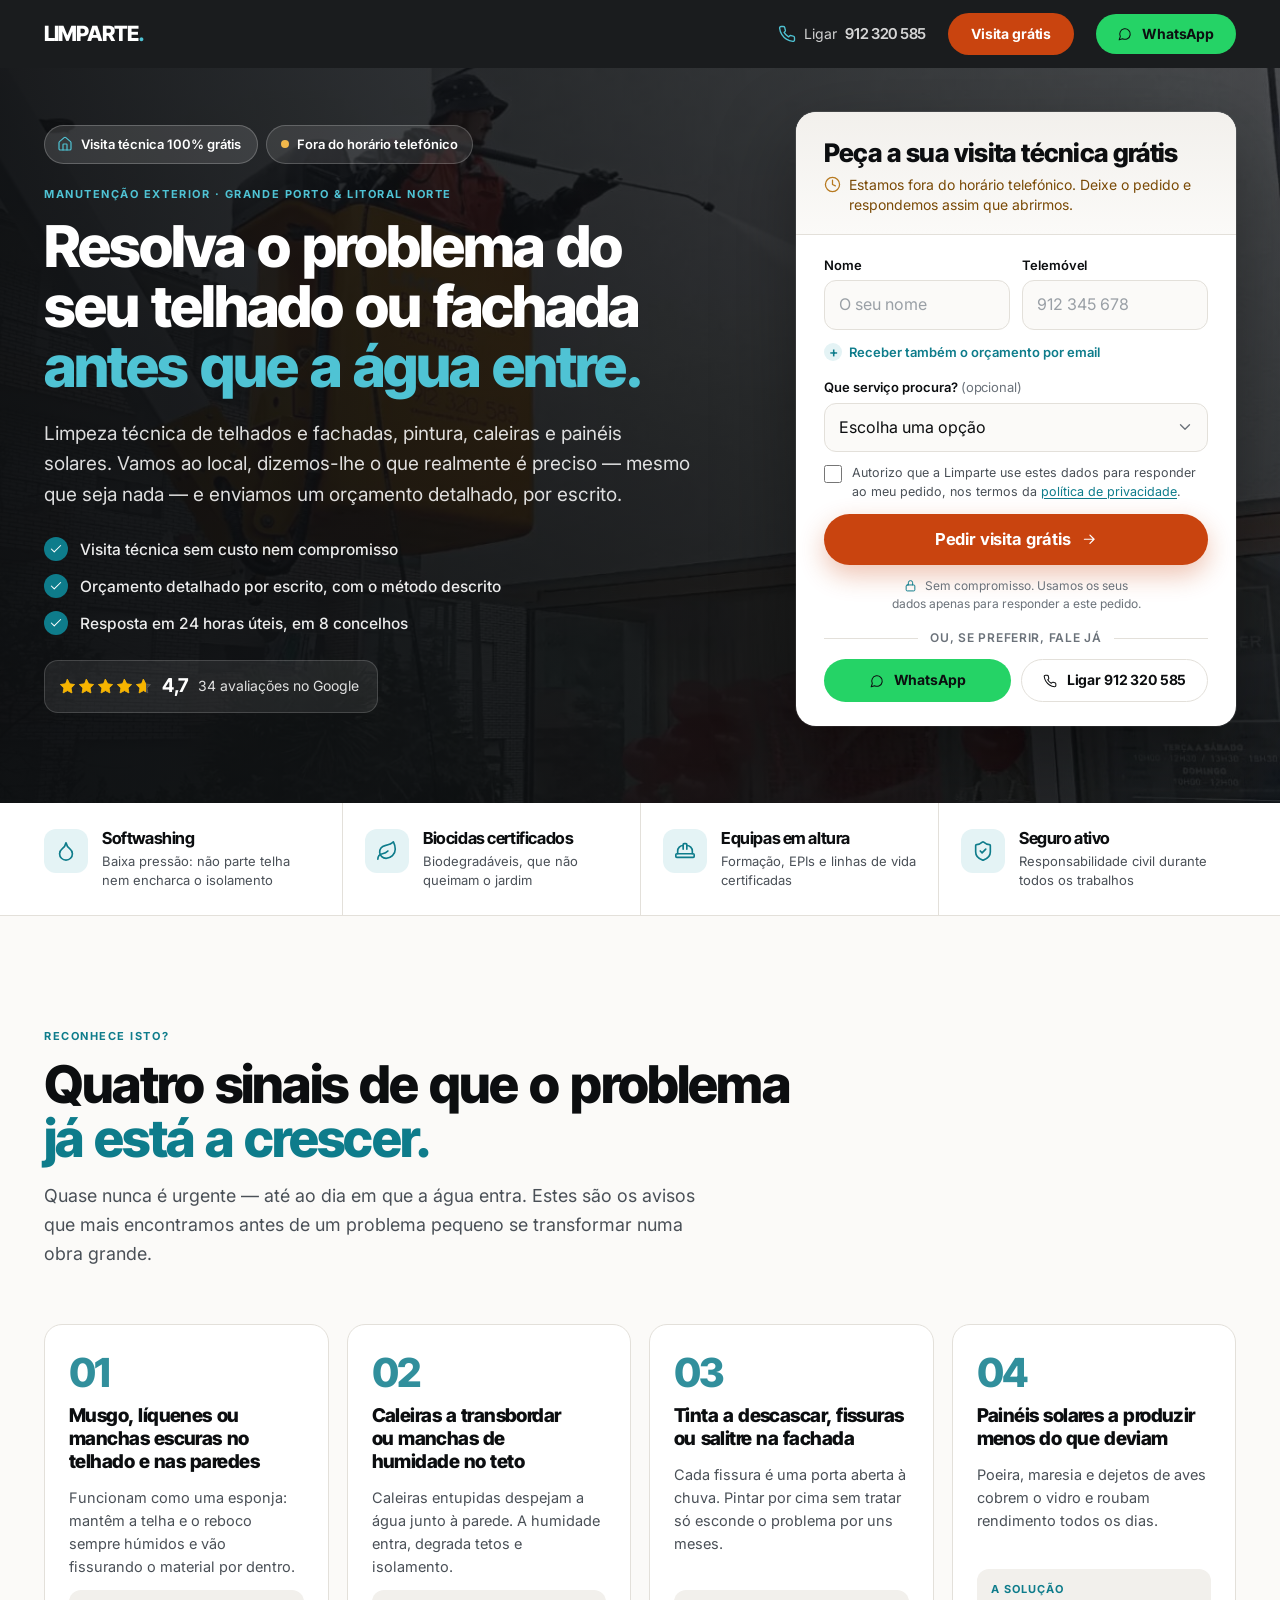
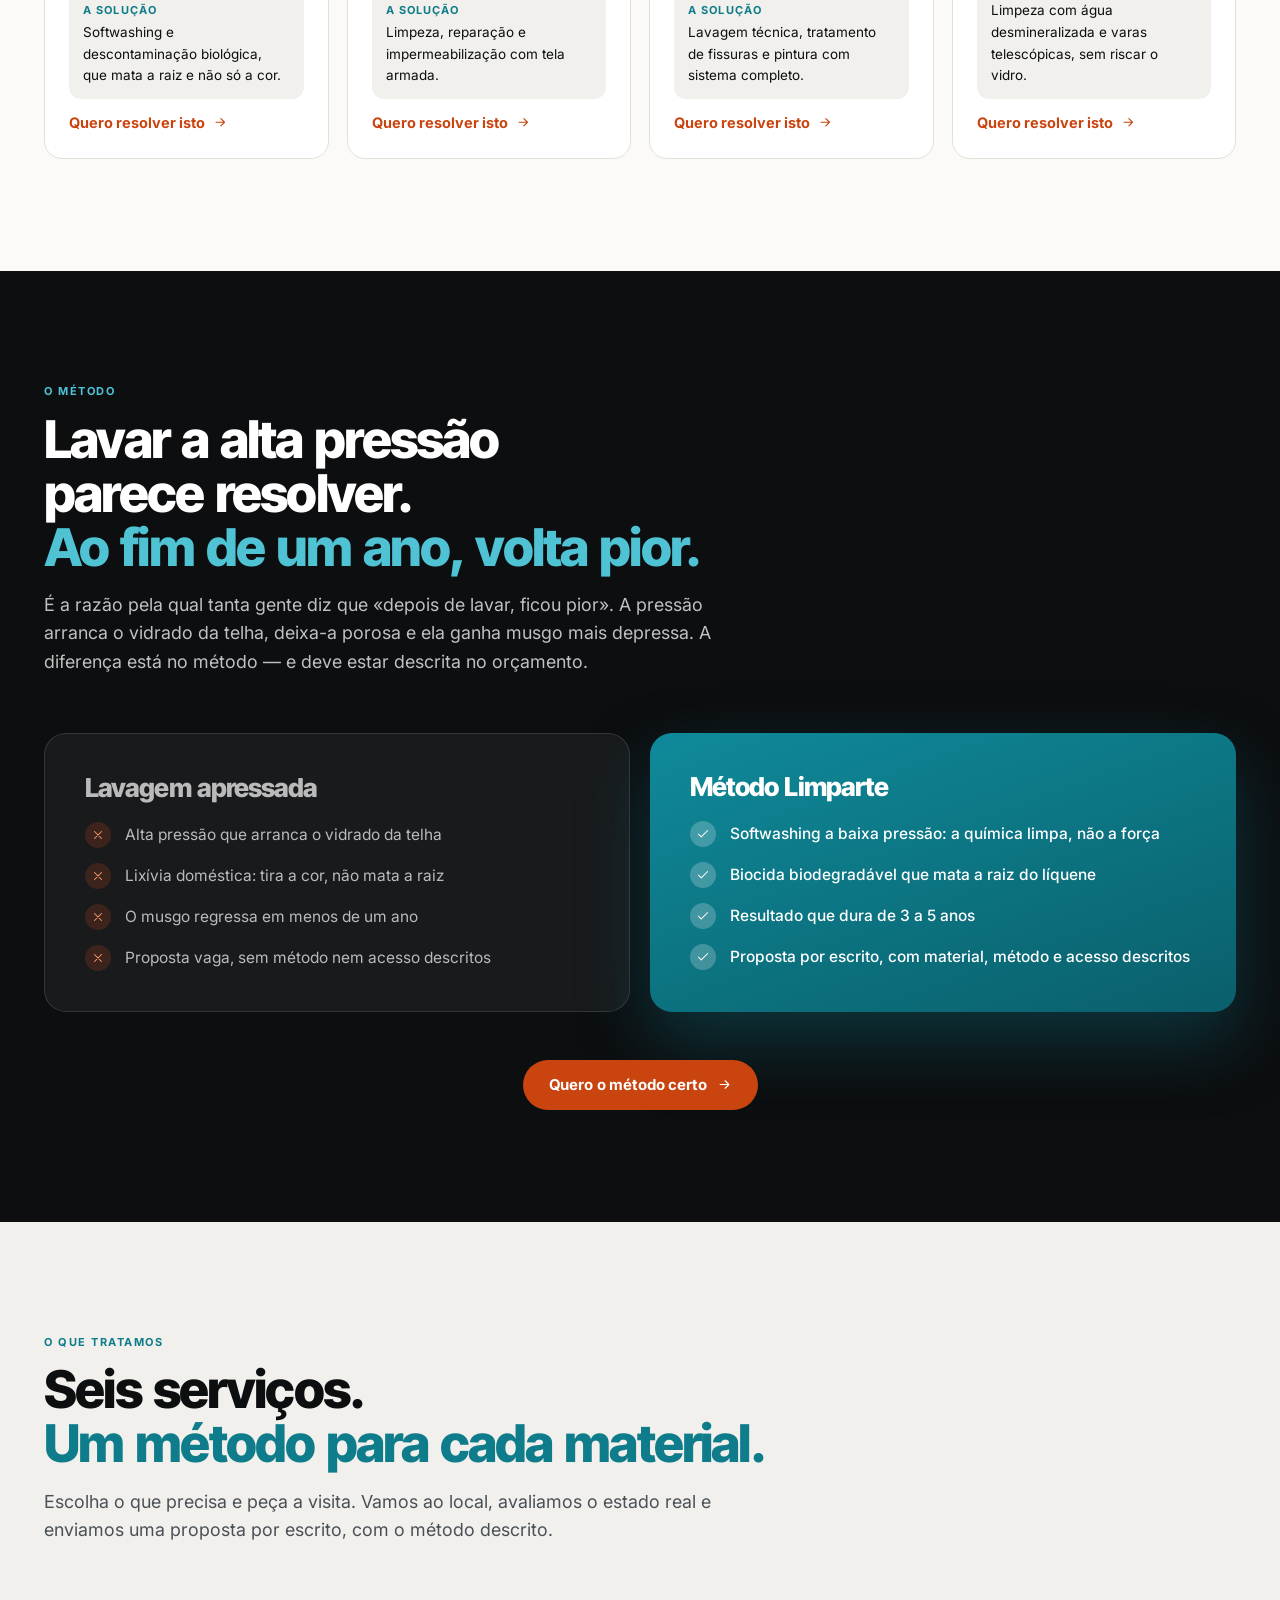
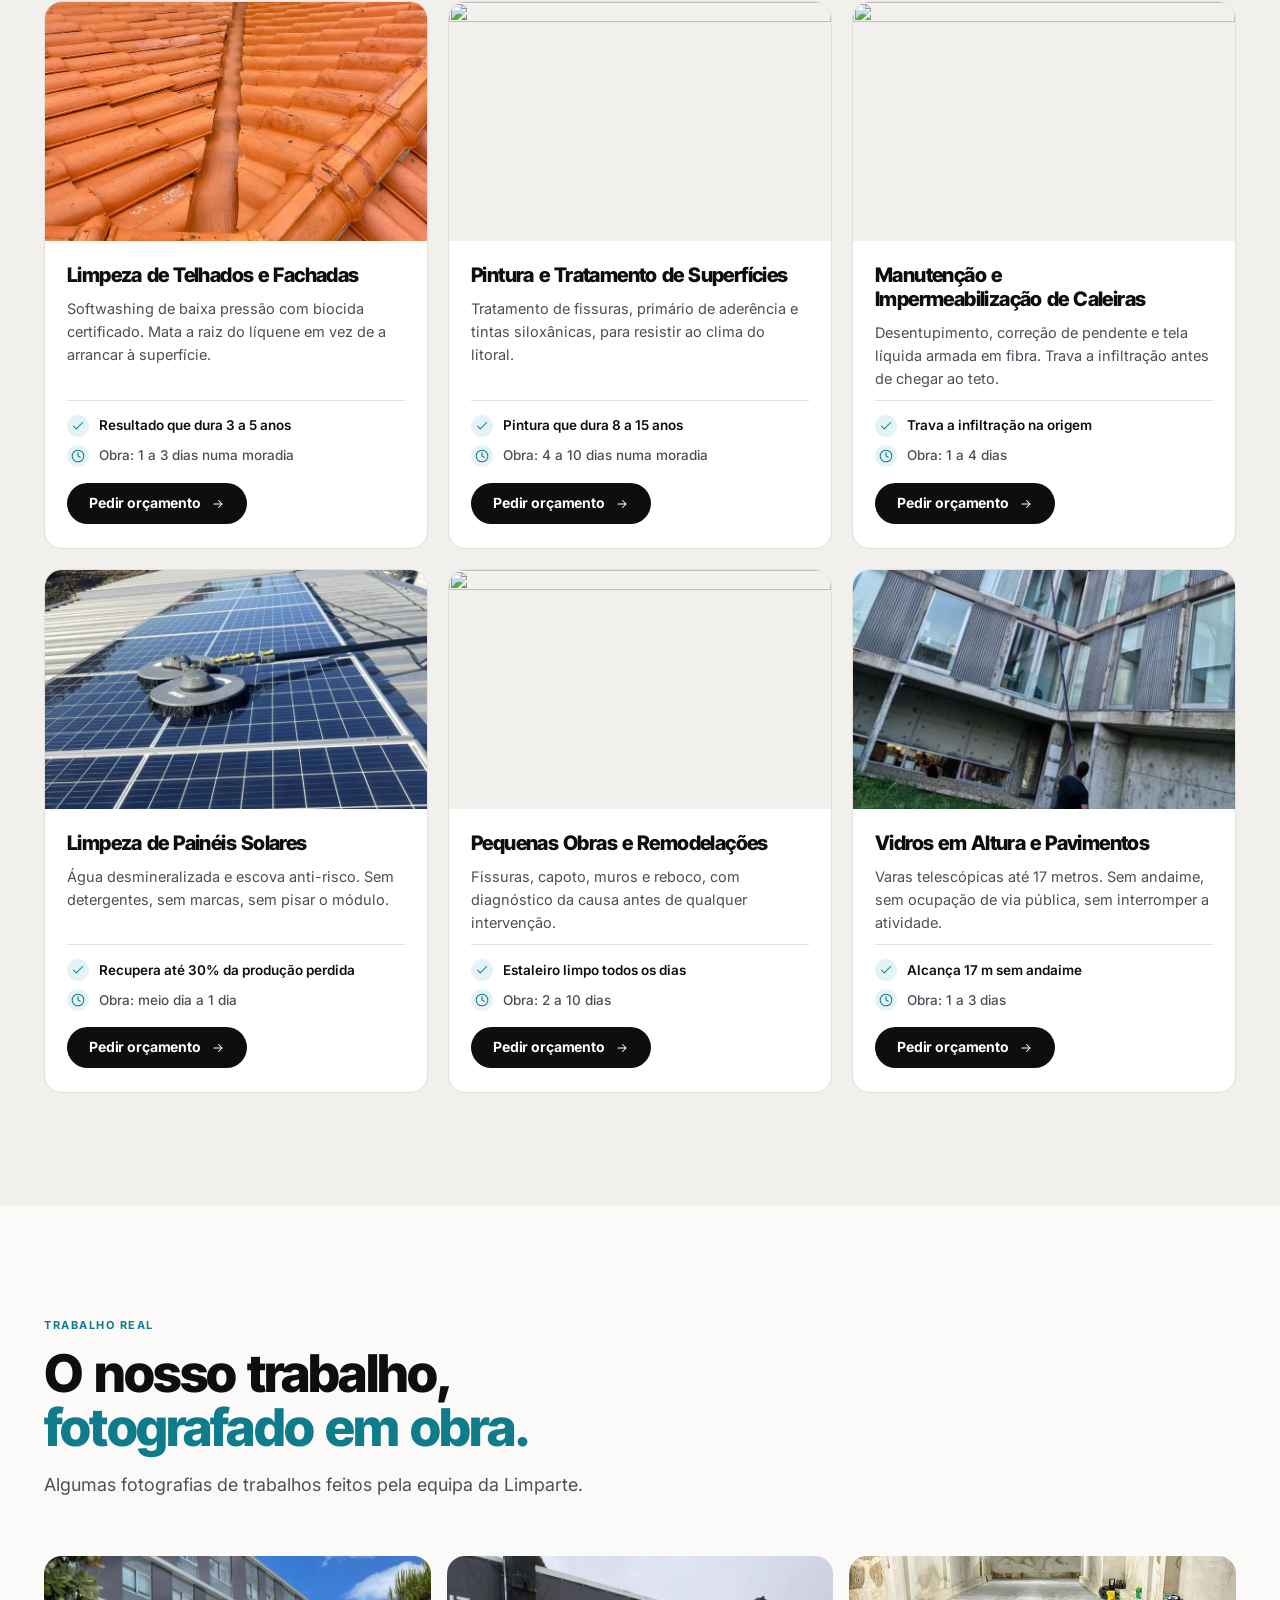
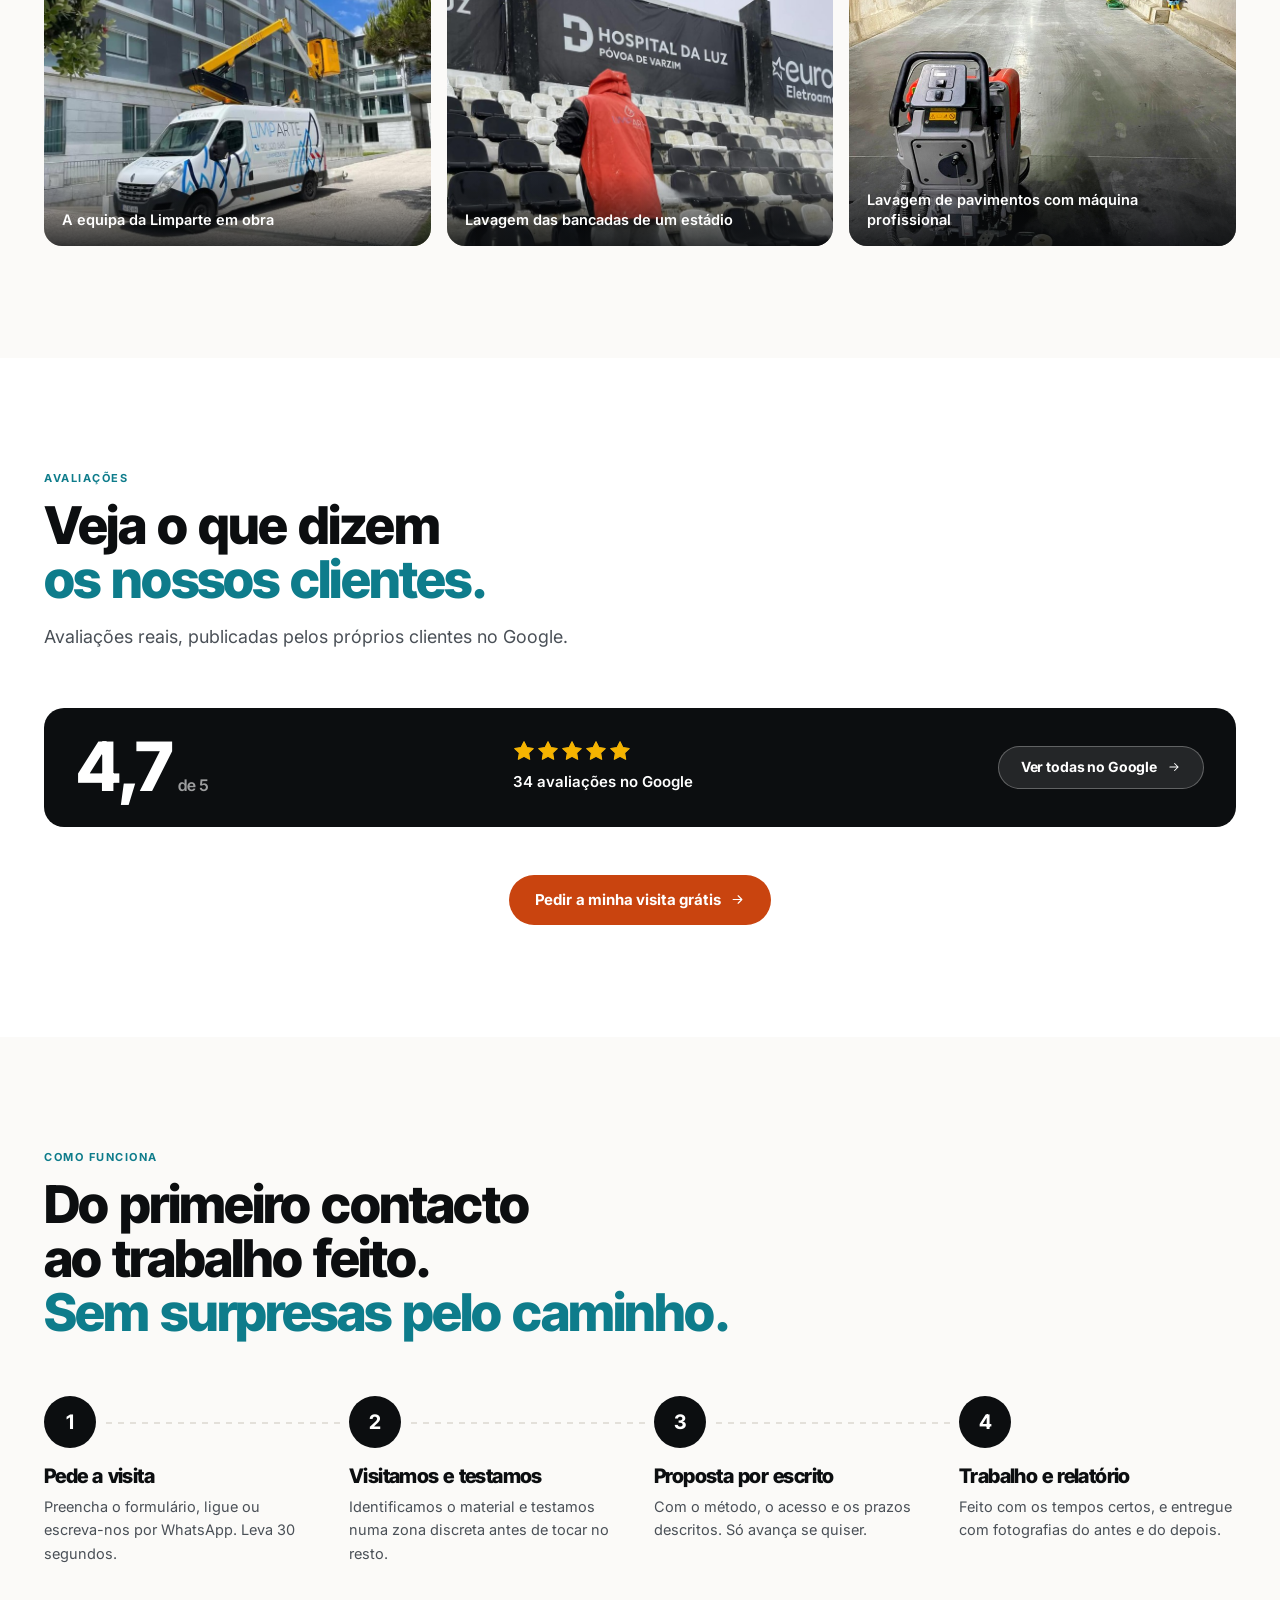
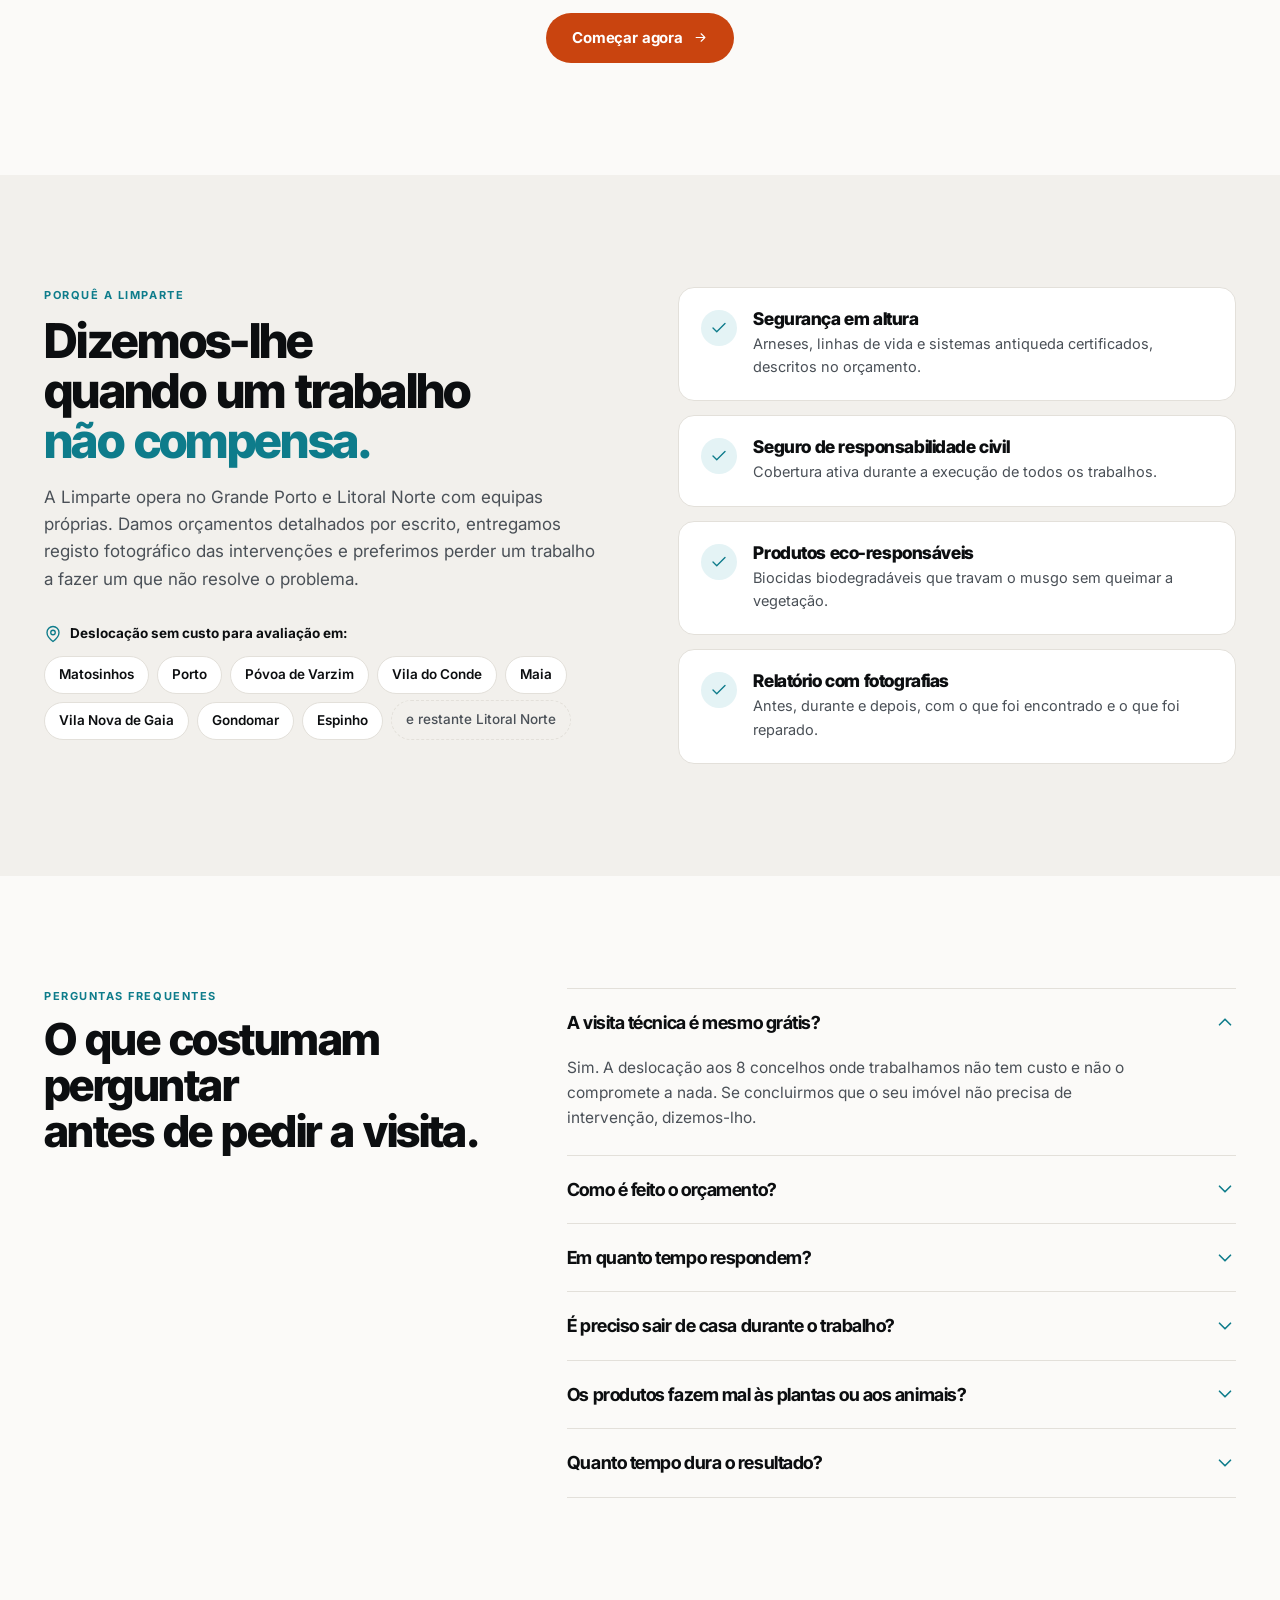
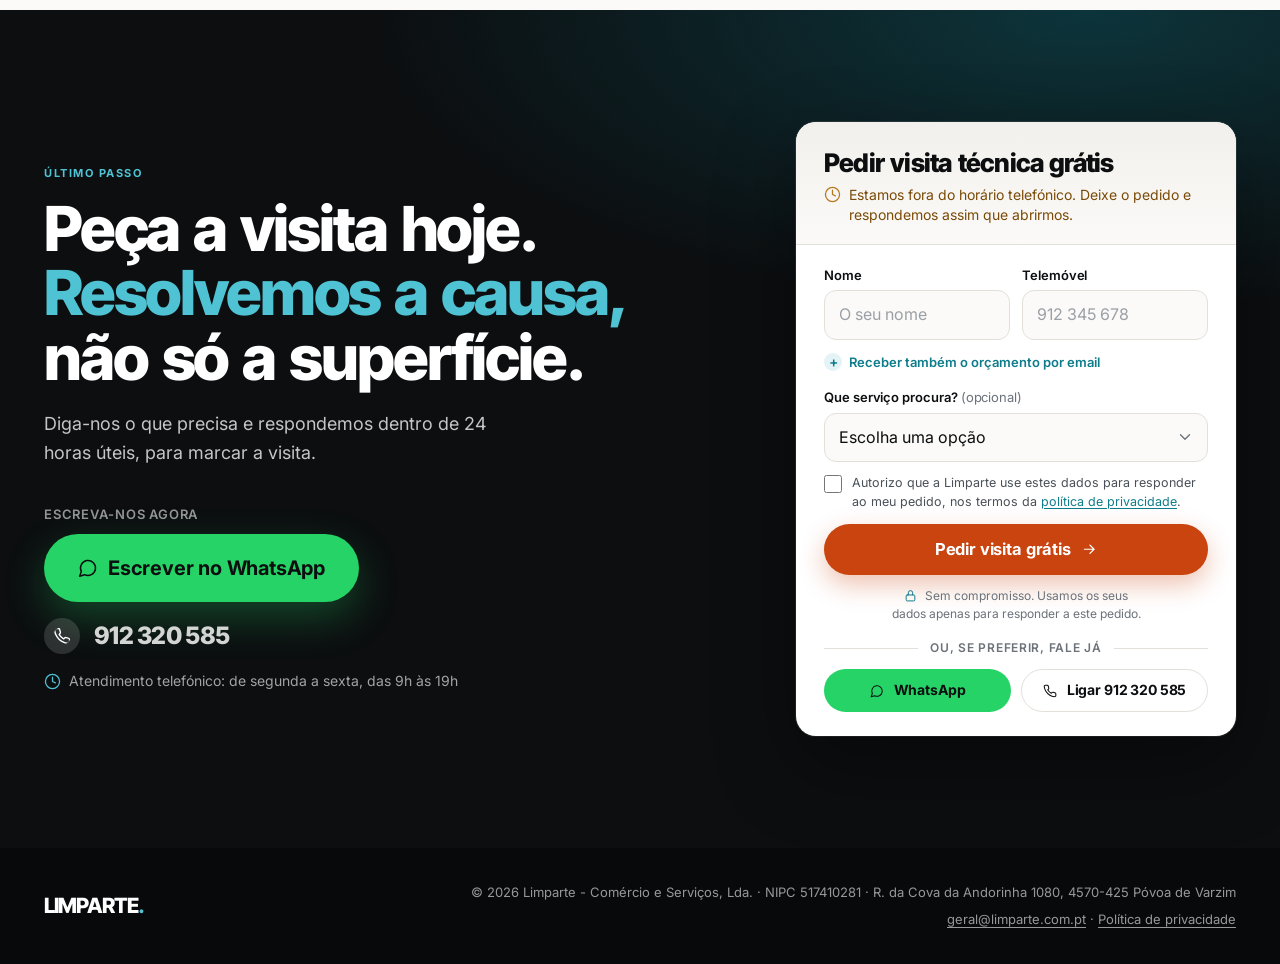
==== commit a7ec60d0: "Publicar site v2 (produção) com landing, fotografias reais e sitemap/robots Gerado pelo backoffice (" ====
--- a/orcamento.html
+++ b/orcamento.html
@@ -50,7 +50,7 @@
 
         <section class="lp-heroi lp-heroi--aval" id="topo">
             <div class="lp-heroi-fundo">
-                <img src="https://images.unsplash.com/photo-1635424710928-0544e8512eae?auto=format&fit=crop&q=75&w=1000" srcset="https://images.unsplash.com/photo-1635424710928-0544e8512eae?auto=format&fit=crop&q=75&w=640 640w, https://images.unsplash.com/photo-1635424710928-0544e8512eae?auto=format&fit=crop&q=75&w=1000 1000w, https://images.unsplash.com/photo-1635424710928-0544e8512eae?auto=format&fit=crop&q=75&w=1800 1800w" sizes="100vw" alt="Técnico a trabalhar em segurança sobre a cobertura de uma moradia" width="1800" height="1200" decoding="async" fetchpriority="high">
+                <img src="media/limparte-fachada-plataforma-98b66f.jpg" srcset="media/limparte-fachada-plataforma-98b66f-800.jpg 640w, media/limparte-fachada-plataforma-98b66f.jpg 1000w, media/limparte-fachada-plataforma-98b66f.jpg 1800w" sizes="100vw" alt="Técnico da Limparte numa plataforma elevatória a lavar uma fachada" width="1800" height="1200" decoding="async" fetchpriority="high">
             </div>
             <div class="lp-heroi-veu"></div>
             <div class="env lp-heroi-grelha">
@@ -225,7 +225,7 @@
                 </div>
                 <div class="lp-servicos">
                     <article class="lp-servico">
-                        <img src="https://images.unsplash.com/photo-1635424710928-0544e8512eae?auto=format&fit=crop&q=75&w=700" alt="" width="700" height="440" loading="lazy" decoding="async">
+                        <img src="media/limparte-telhado-limpo-0ad24c-800.jpg" alt="" width="700" height="440" loading="lazy" decoding="async">
                         <div class="lp-servico-corpo">
                             <h3>Limpeza de Telhados e Fachadas</h3>
                             <p>Softwashing de baixa pressão com biocida certificado. Mata a raiz do líquene em vez de a arrancar à superfície.</p>
@@ -252,7 +252,7 @@
                         </div>
                     </article>
                     <article class="lp-servico">
-                        <img src="https://images.unsplash.com/photo-1754619880959-2b0528375883?auto=format&fit=crop&q=75&w=700" alt="" width="700" height="440" loading="lazy" decoding="async">
+                        <img src="media/limparte-paineis-solares-2937cd-800.jpg" alt="" width="700" height="440" loading="lazy" decoding="async">
                         <div class="lp-servico-corpo">
                             <h3>Limpeza de Painéis Solares</h3>
                             <p>Água desmineralizada e escova anti-risco. Sem detergentes, sem marcas, sem pisar o módulo.</p>
@@ -270,7 +270,7 @@
                         </div>
                     </article>
                     <article class="lp-servico">
-                        <img src="https://images.unsplash.com/photo-1482449609509-eae2a7ea42b7?auto=format&fit=crop&q=75&w=700" alt="" width="700" height="440" loading="lazy" decoding="async">
+                        <img src="media/limparte-vidros-edificio-3de2d2-800.jpg" alt="" width="700" height="440" loading="lazy" decoding="async">
                         <div class="lp-servico-corpo">
                             <h3>Vidros em Altura e Pavimentos</h3>
                             <p>Varas telescópicas até 17 metros. Sem andaime, sem ocupação de via pública, sem interromper a atividade.</p>
@@ -278,6 +278,30 @@
                             <a href="#pedido" class="btn btn-tinta btn-pequeno" data-servico="vidros-altura-pavimentos">Pedir orçamento <svg class="ico" aria-hidden="true" focusable="false"><use href="#i-seta"/></svg></a>
                         </div>
                     </article>
+                </div>
+            </div>
+        </section>
+
+        <section class="lp-bloco" id="trabalhos">
+            <div class="env">
+                <div class="lp-cabeca">
+                    <p class="olho">Trabalho real</p>
+                    <h2>O nosso trabalho,<br><em>fotografado em obra.</em></h2>
+                    <p>Algumas fotografias de trabalhos feitos pela equipa da Limparte.</p>
+                </div>
+                <div class="lp-galeria">
+                    <figure>
+                        <img src="media/limparte-carrinha-obra-1cf49f-800.jpg" alt="A equipa da Limparte em obra" width="900" height="675" loading="lazy" decoding="async">
+                        <figcaption>A equipa da Limparte em obra</figcaption>
+                    </figure>
+                    <figure>
+                        <img src="media/limparte-bancadas-estadio-a36420-800.jpg" alt="Lavagem das bancadas de um estádio" width="900" height="675" loading="lazy" decoding="async">
+                        <figcaption>Lavagem das bancadas de um estádio</figcaption>
+                    </figure>
+                    <figure>
+                        <img src="media/limparte-lavagem-pavimento-b74a09-800.jpg" alt="Lavagem de pavimentos com máquina profissional" width="900" height="675" loading="lazy" decoding="async">
+                        <figcaption>Lavagem de pavimentos com máquina profissional</figcaption>
+                    </figure>
                 </div>
             </div>
         </section>
--- a/assets/css/landing.css
+++ b/assets/css/landing.css
@@ -240,6 +240,17 @@
 .lp-dados .ico { flex: none; width: 22px; height: 22px; padding: 4px; border-radius: 50%; background: #E4F3F5; color: var(--agua); }
 .lp-dados li:last-child { font-weight: 500; color: var(--tinta-70); }
 .lp-servico .btn { align-self: flex-start; }
+
+/* Fotografias de trabalhos */
+.lp-galeria { display: grid; grid-template-columns: repeat(auto-fit, minmax(240px, 1fr)); gap: 16px; }
+.lp-galeria figure { position: relative; overflow: hidden; border-radius: 18px; background: var(--papel-2); }
+.lp-galeria img { display: block; width: 100%; height: auto; aspect-ratio: 4 / 3; object-fit: cover; transition: transform .4s ease; }
+.lp-galeria figure:hover img { transform: scale(1.03); }
+.lp-galeria figcaption {
+    position: absolute; left: 0; right: 0; bottom: 0; padding: 36px 18px 16px;
+    background: linear-gradient(180deg, transparent, rgba(12,14,16,.82));
+    color: #fff; font-size: 14.5px; font-weight: 600; line-height: 1.35;
+}
 
 /* Avaliações */
 .lp-bloco--branco { background: #fff; }
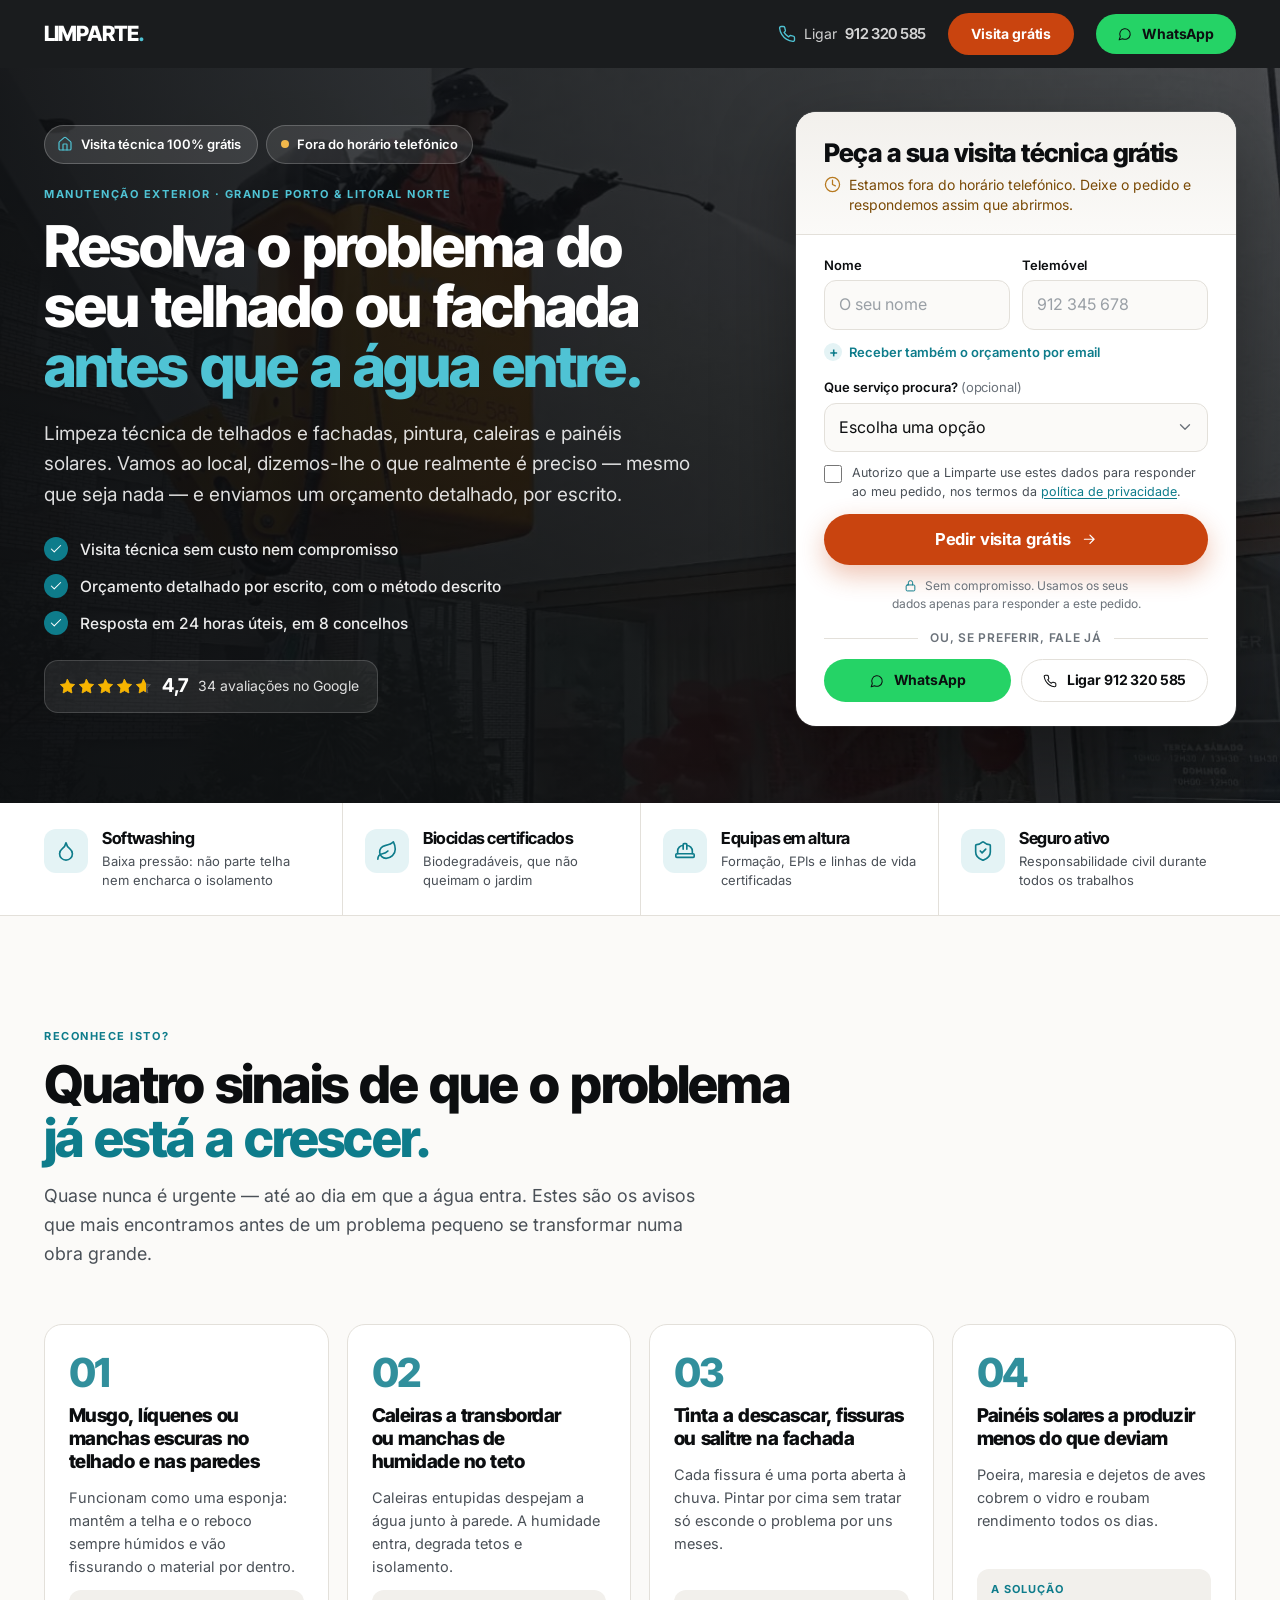
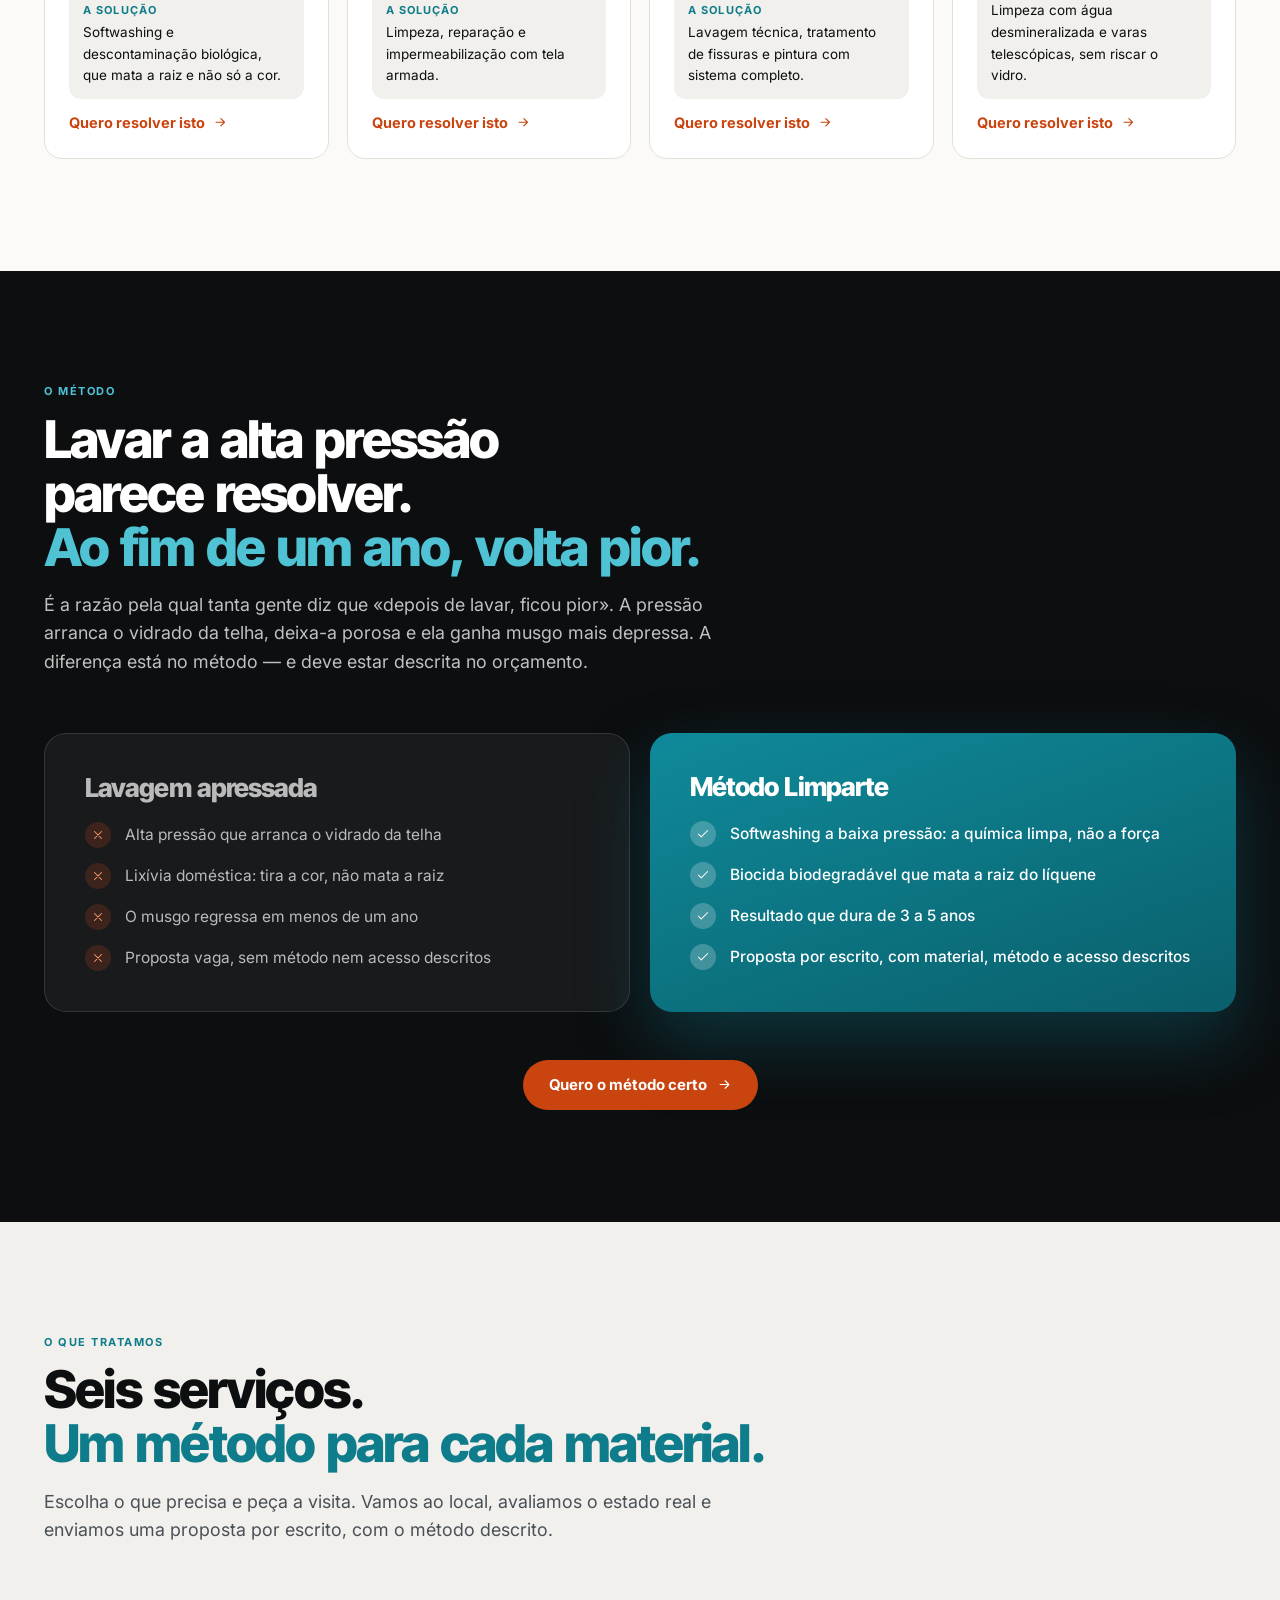
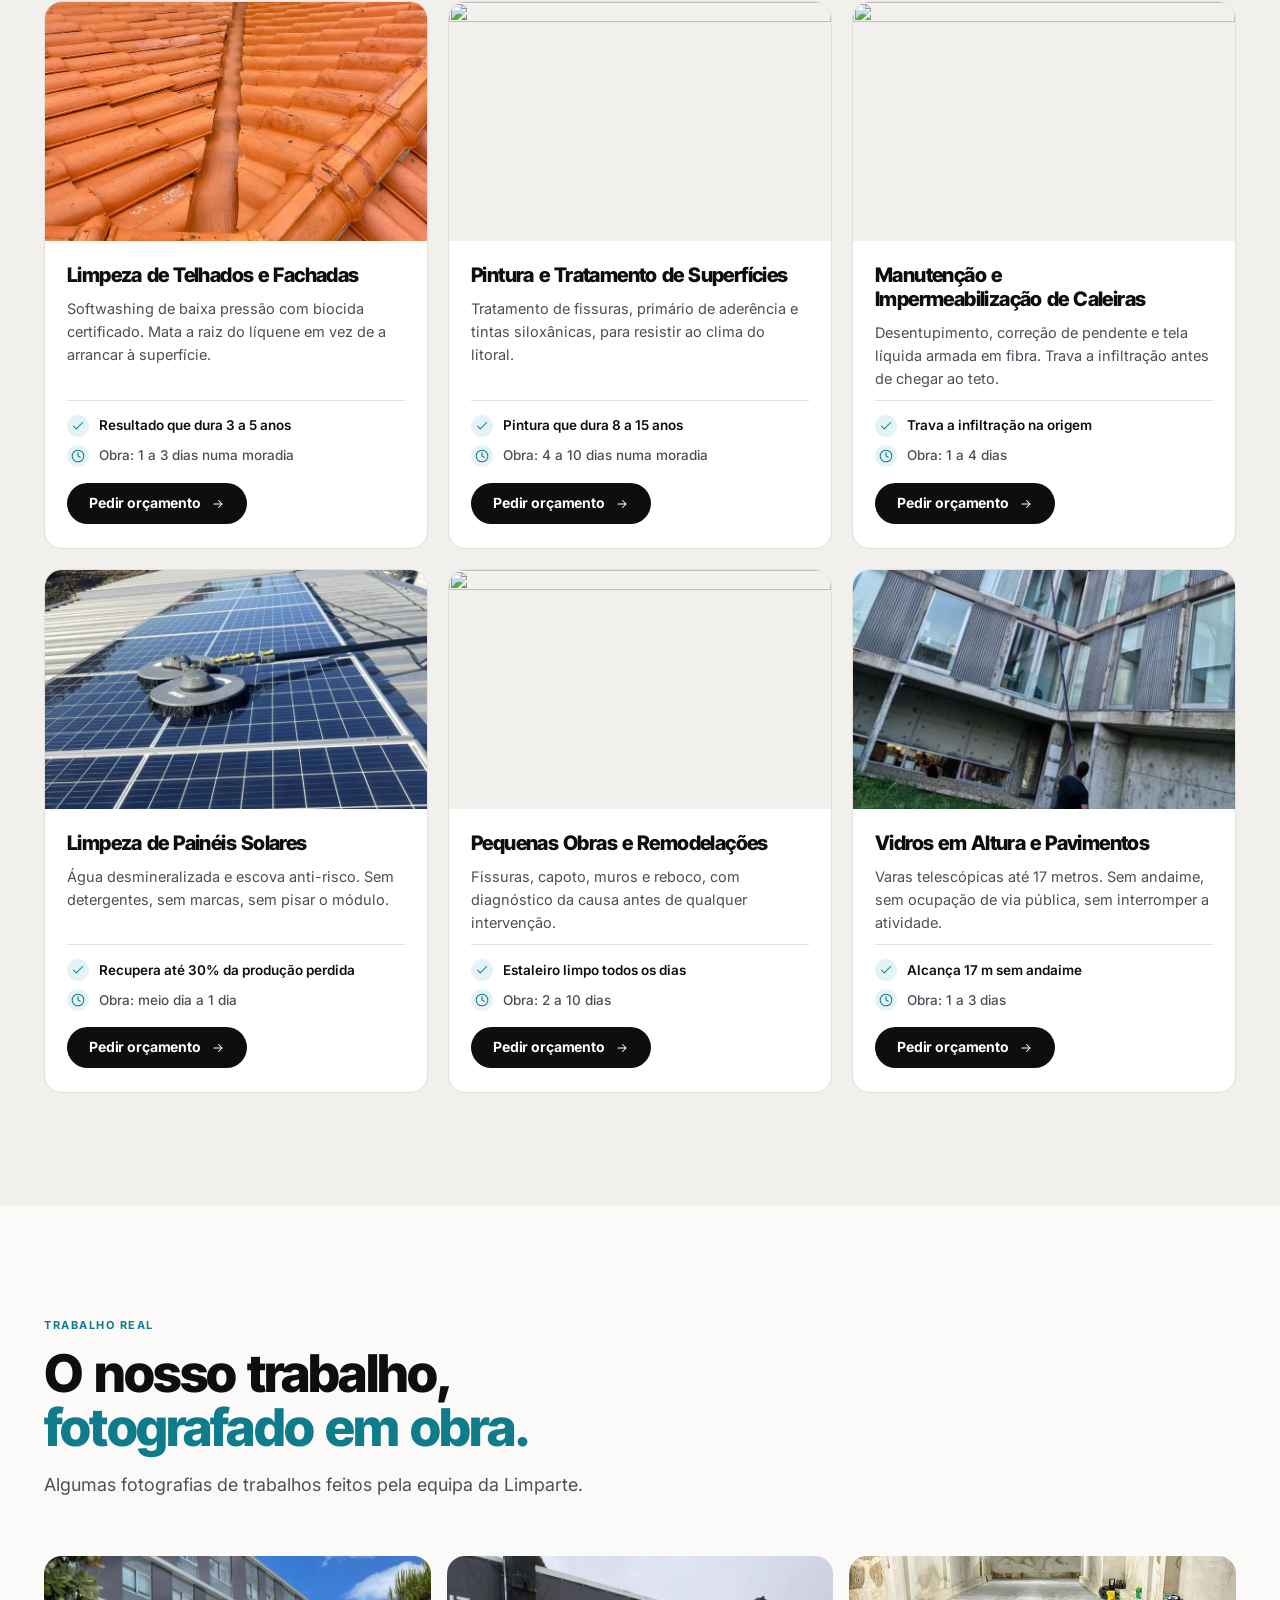
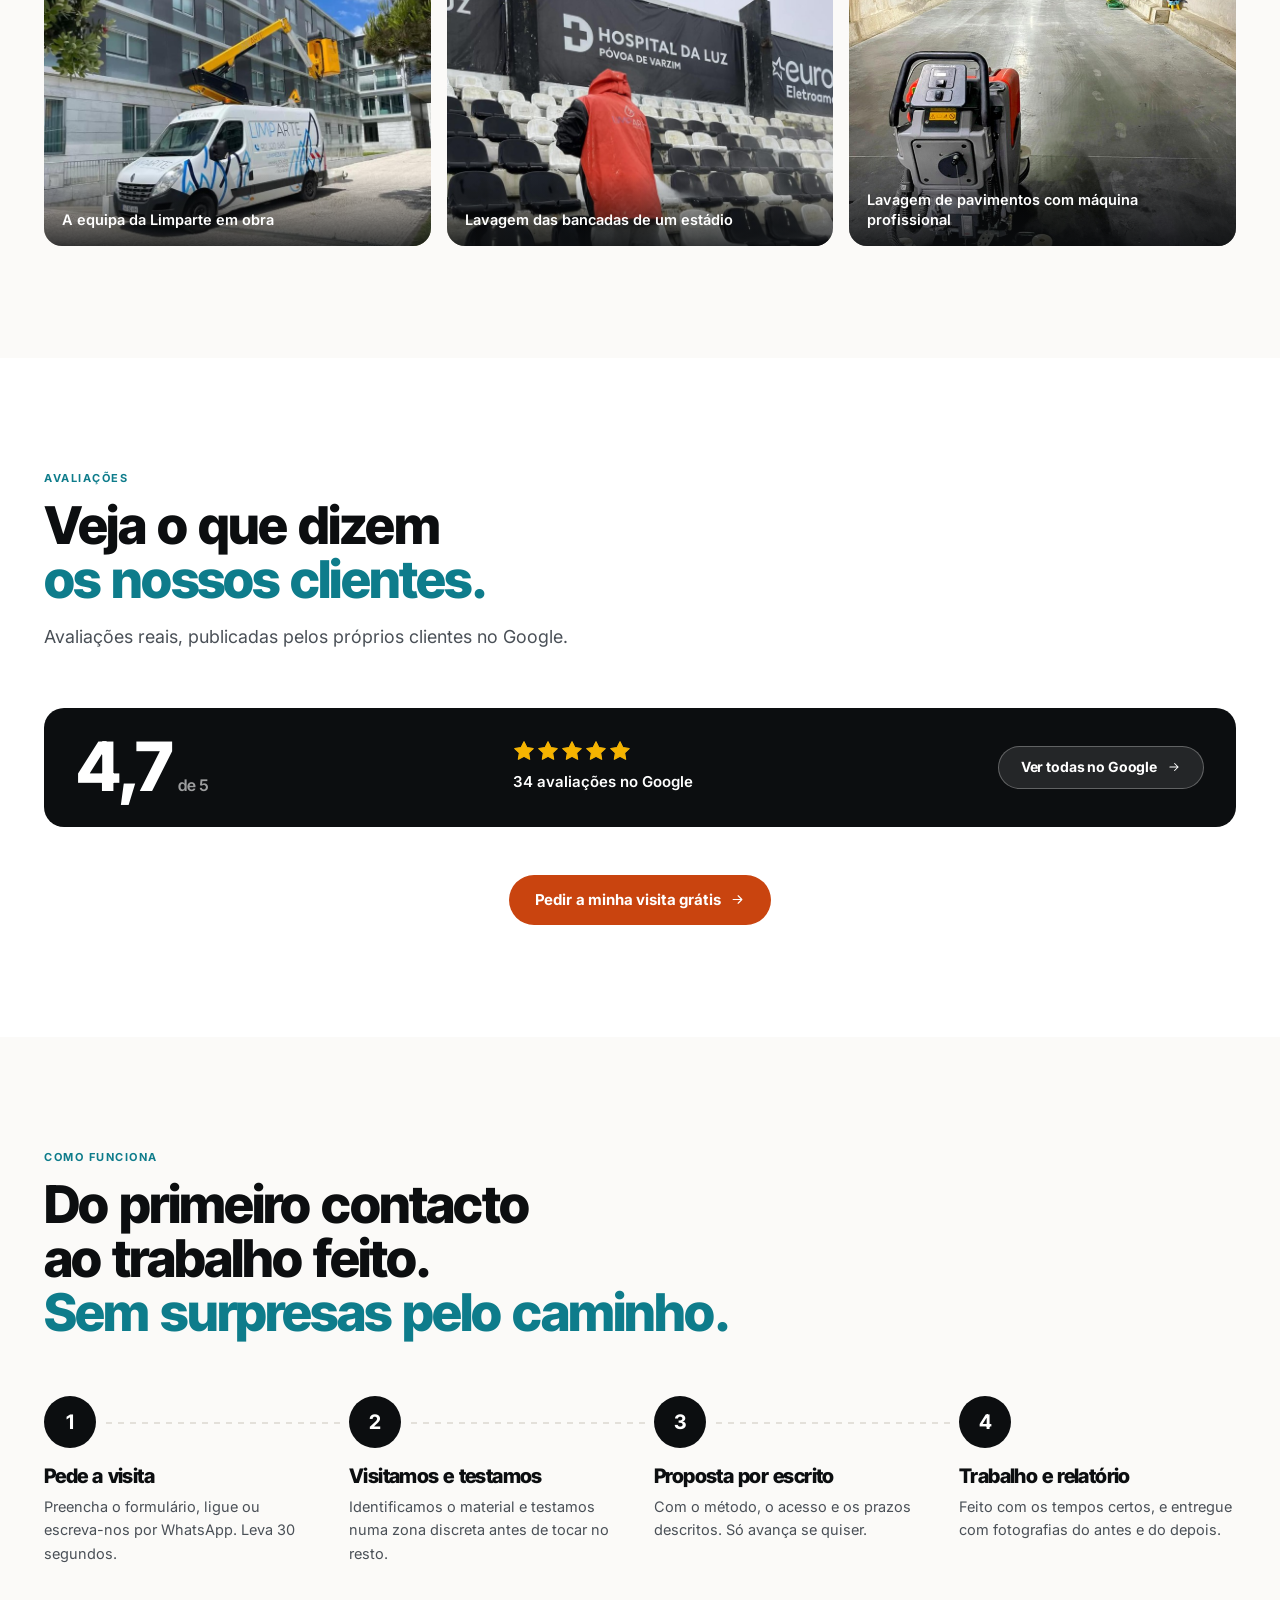
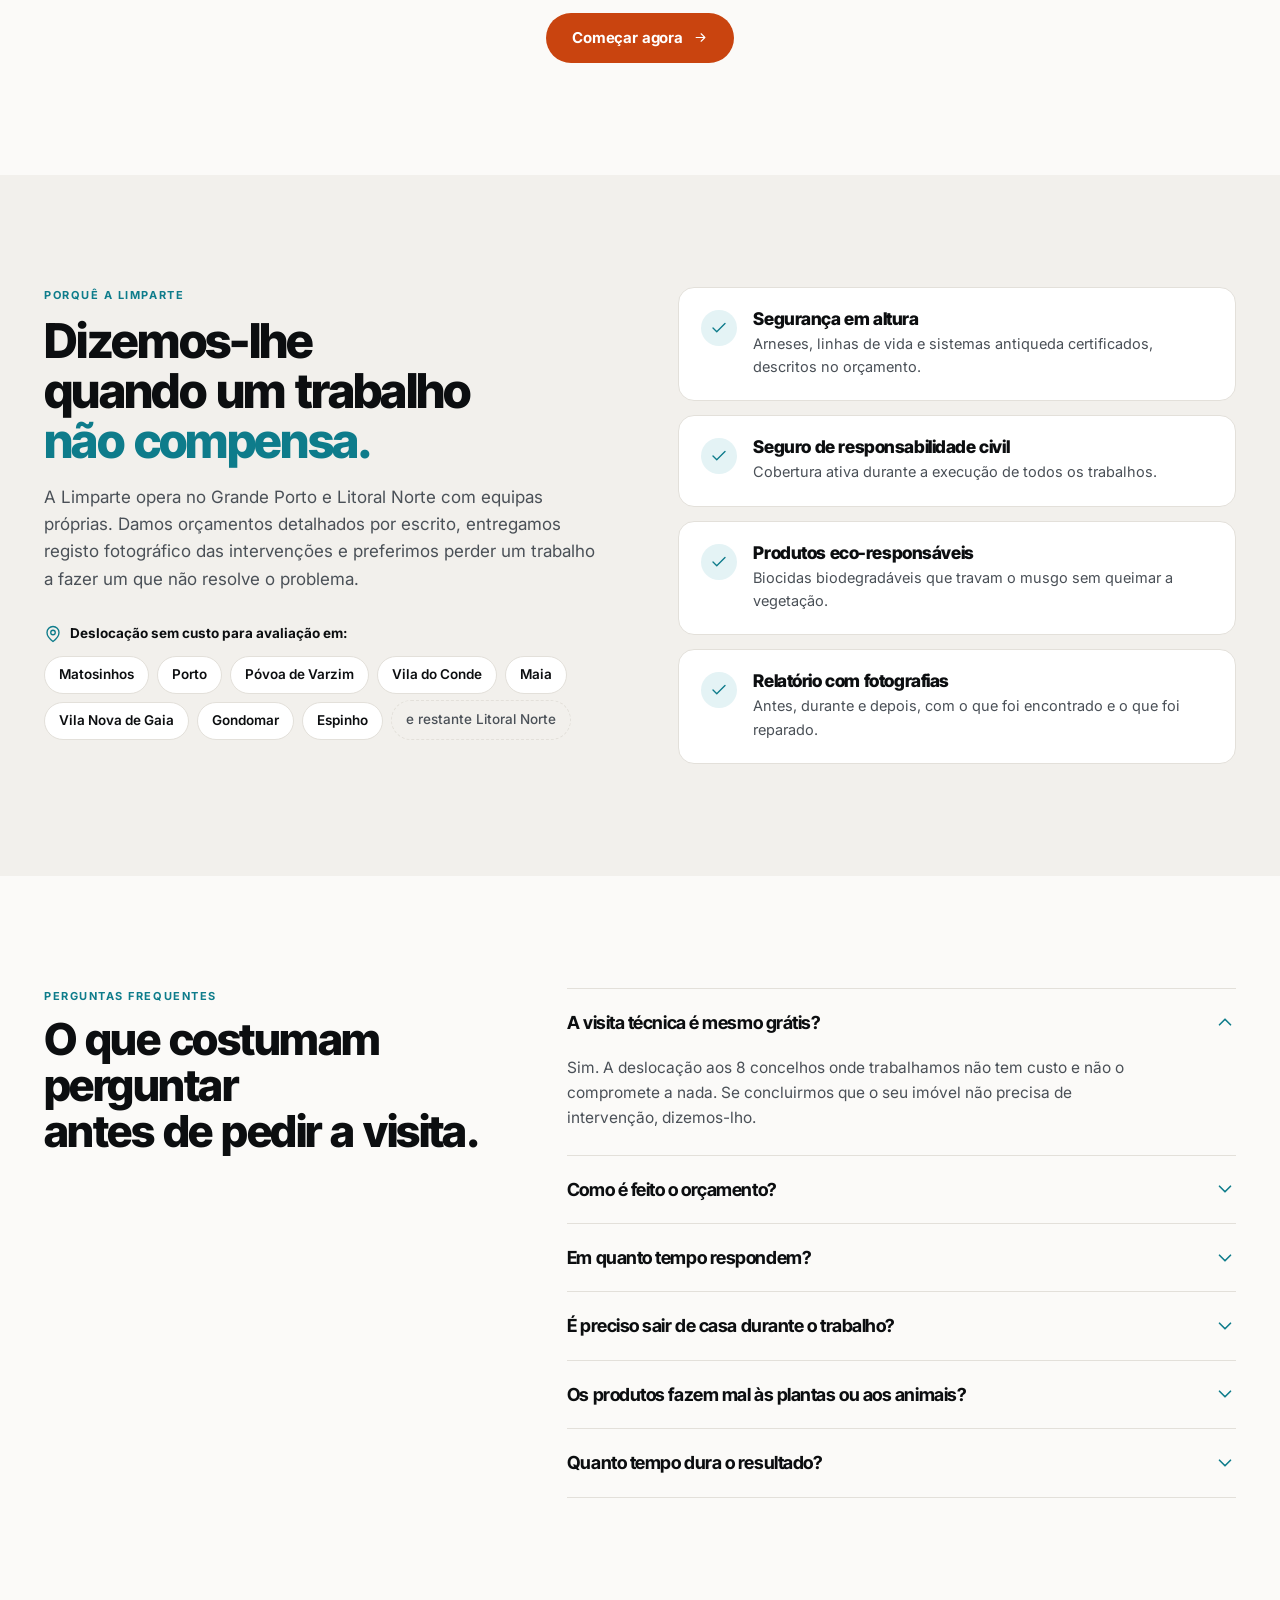
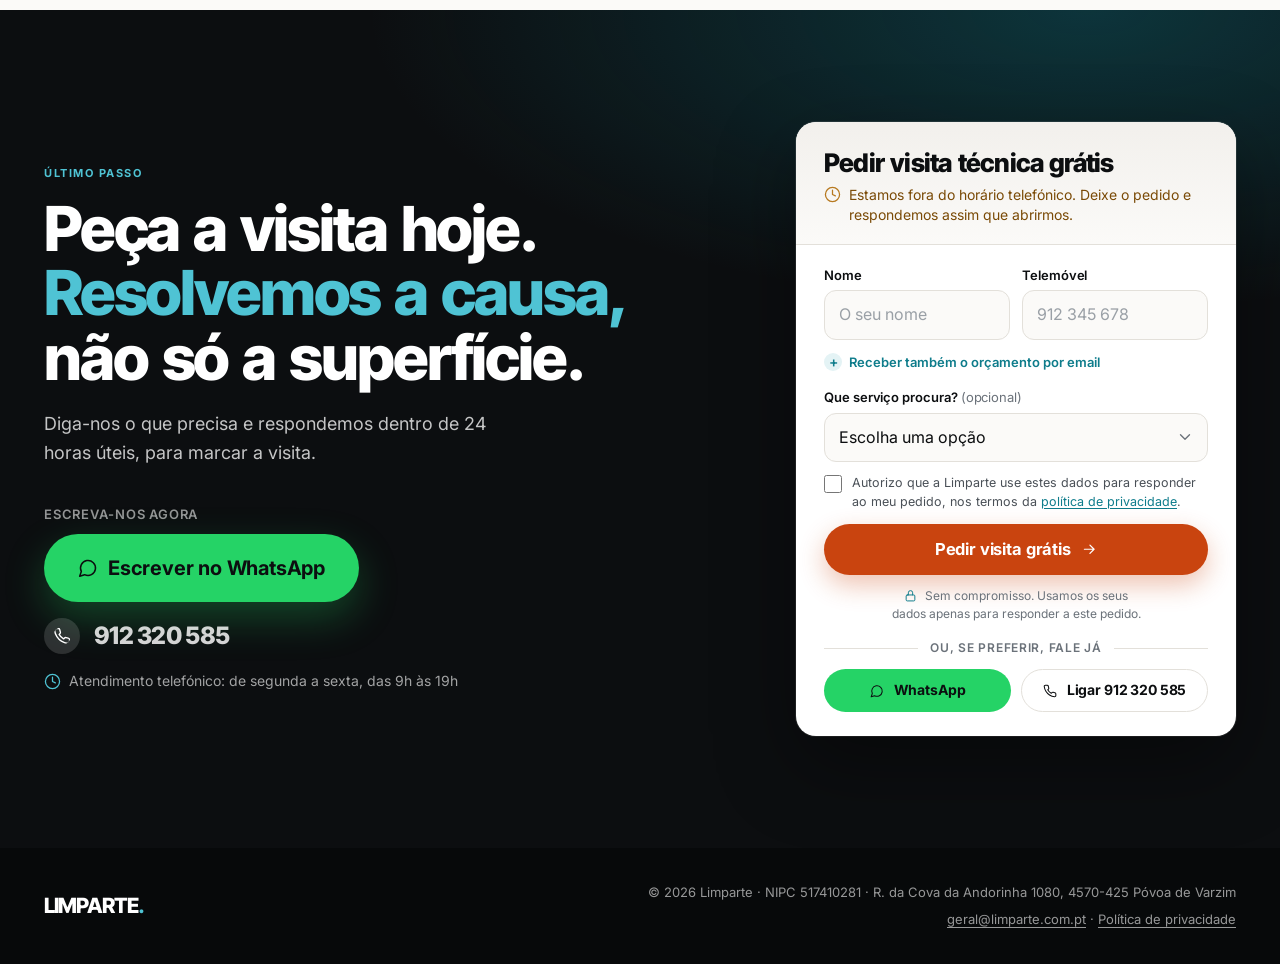
==== commit d3460bef: "Designação legal reduzida a «Limparte» Retirado «Comércio e Serviços, Lda.» da landing e da política" ====
--- a/orcamento.html
+++ b/orcamento.html
@@ -12,8 +12,10 @@
     <meta name="viewport" content="width=device-width, initial-scale=1.0">
     <title>Visita técnica grátis | Telhados, Fachadas e Pintura no Grande Porto | Limparte</title>
     <meta name="description" content="Peça a sua visita técnica gratuita: limpeza de telhados e fachadas, pintura, caleiras e painéis solares no Grande Porto e Litoral Norte. Orçamento por escrito.">
-    <meta name="robots" content="noindex, follow">
-    <meta name="author" content="Limparte - Comércio e Serviços, Lda.">
+    <meta name="robots" content="index, follow, max-image-preview:large">
+    <link rel="canonical" href="https://limparte.com.pt/">
+    <meta property="og:url" content="https://limparte.com.pt/">
+    <meta name="author" content="Limparte">
     <meta property="og:type" content="website">
     <meta property="og:locale" content="pt_PT">
     <meta property="og:site_name" content="Limparte">
@@ -483,7 +485,7 @@
         <div class="env lp-rodape-in">
             <a href="#topo" class="marca" aria-label="Limparte">LIMPARTE<span>.</span></a>
             <div class="lp-rodape-txt">
-                <p>© 2026 Limparte - Comércio e Serviços, Lda. · NIPC 517410281 · R. da Cova da Andorinha 1080, 4570-425 Póvoa de Varzim</p>
+                <p>© 2026 Limparte · NIPC 517410281 · R. da Cova da Andorinha 1080, 4570-425 Póvoa de Varzim</p>
                 <p><a href="mailto:geral@limparte.com.pt">geral@limparte.com.pt</a> · <a href="politica-privacidade.html" target="_blank" rel="noopener">Política de privacidade</a></p>
             </div>
         </div>
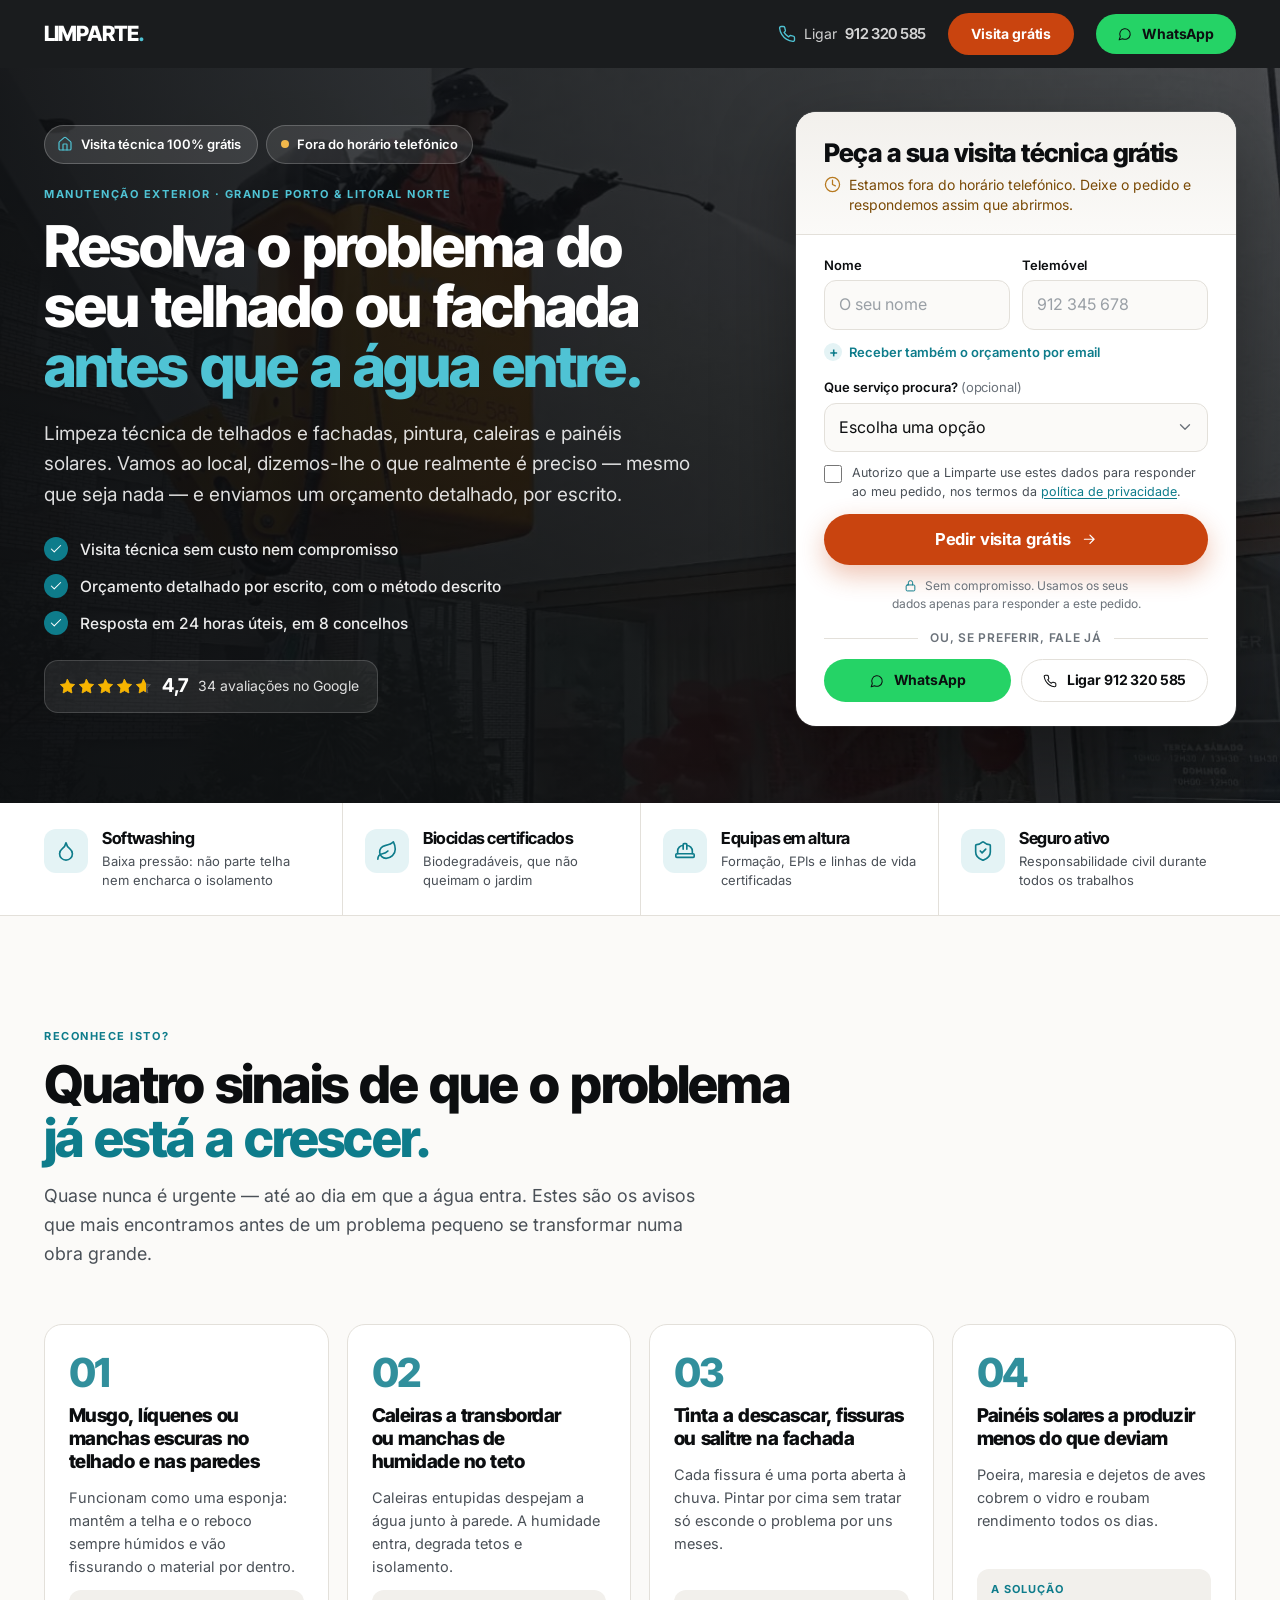
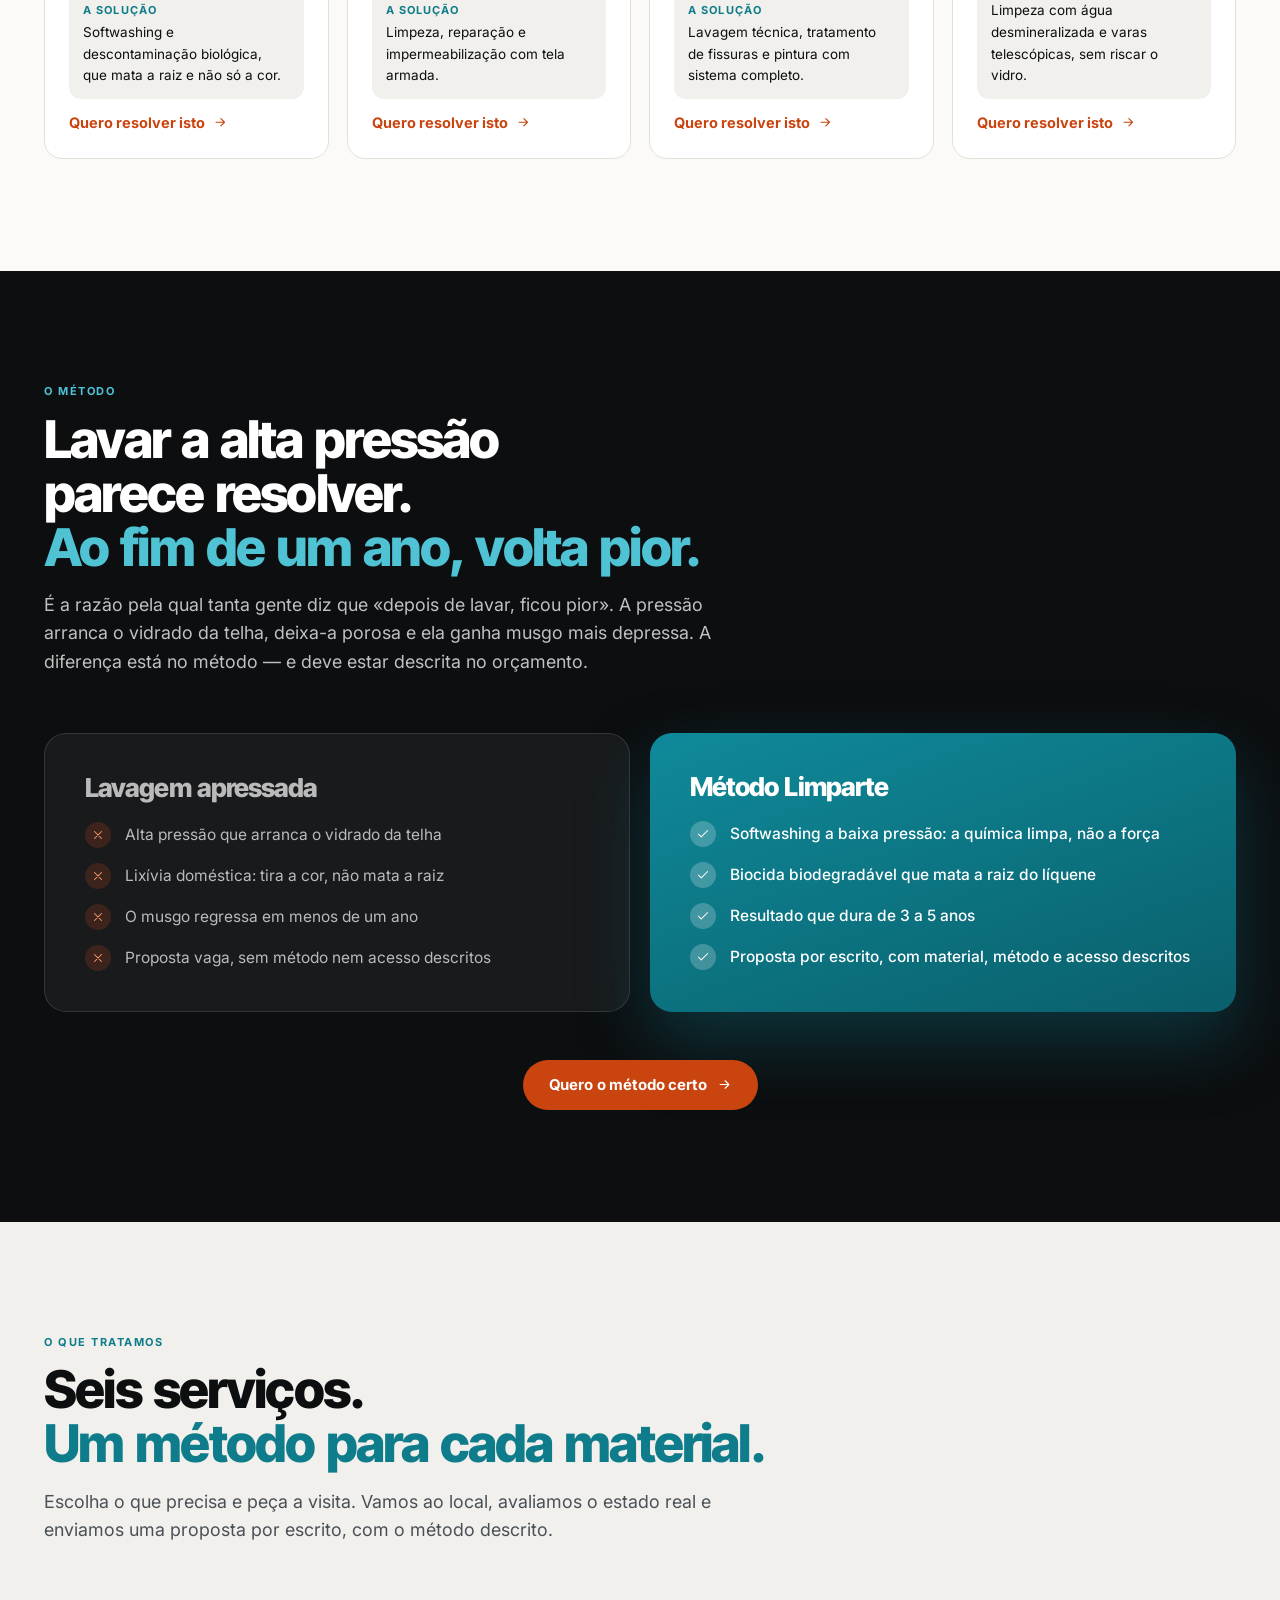
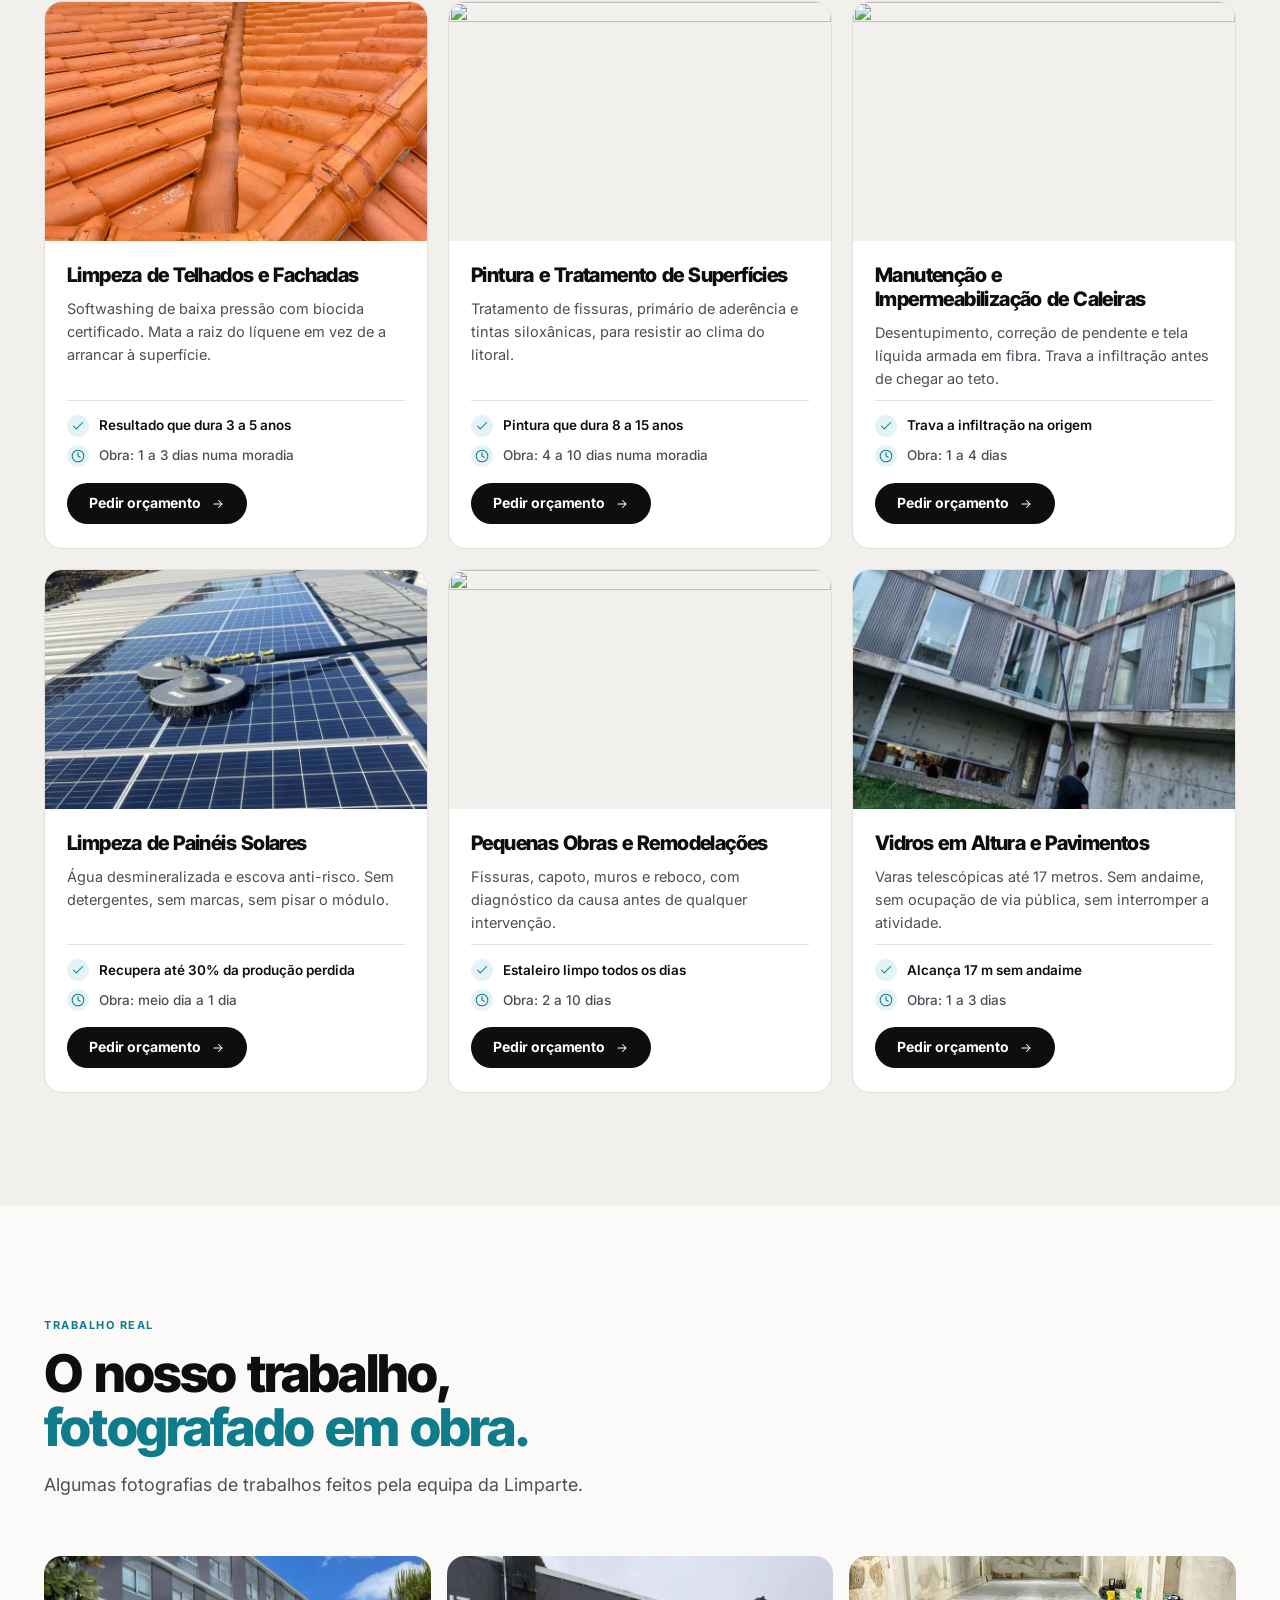
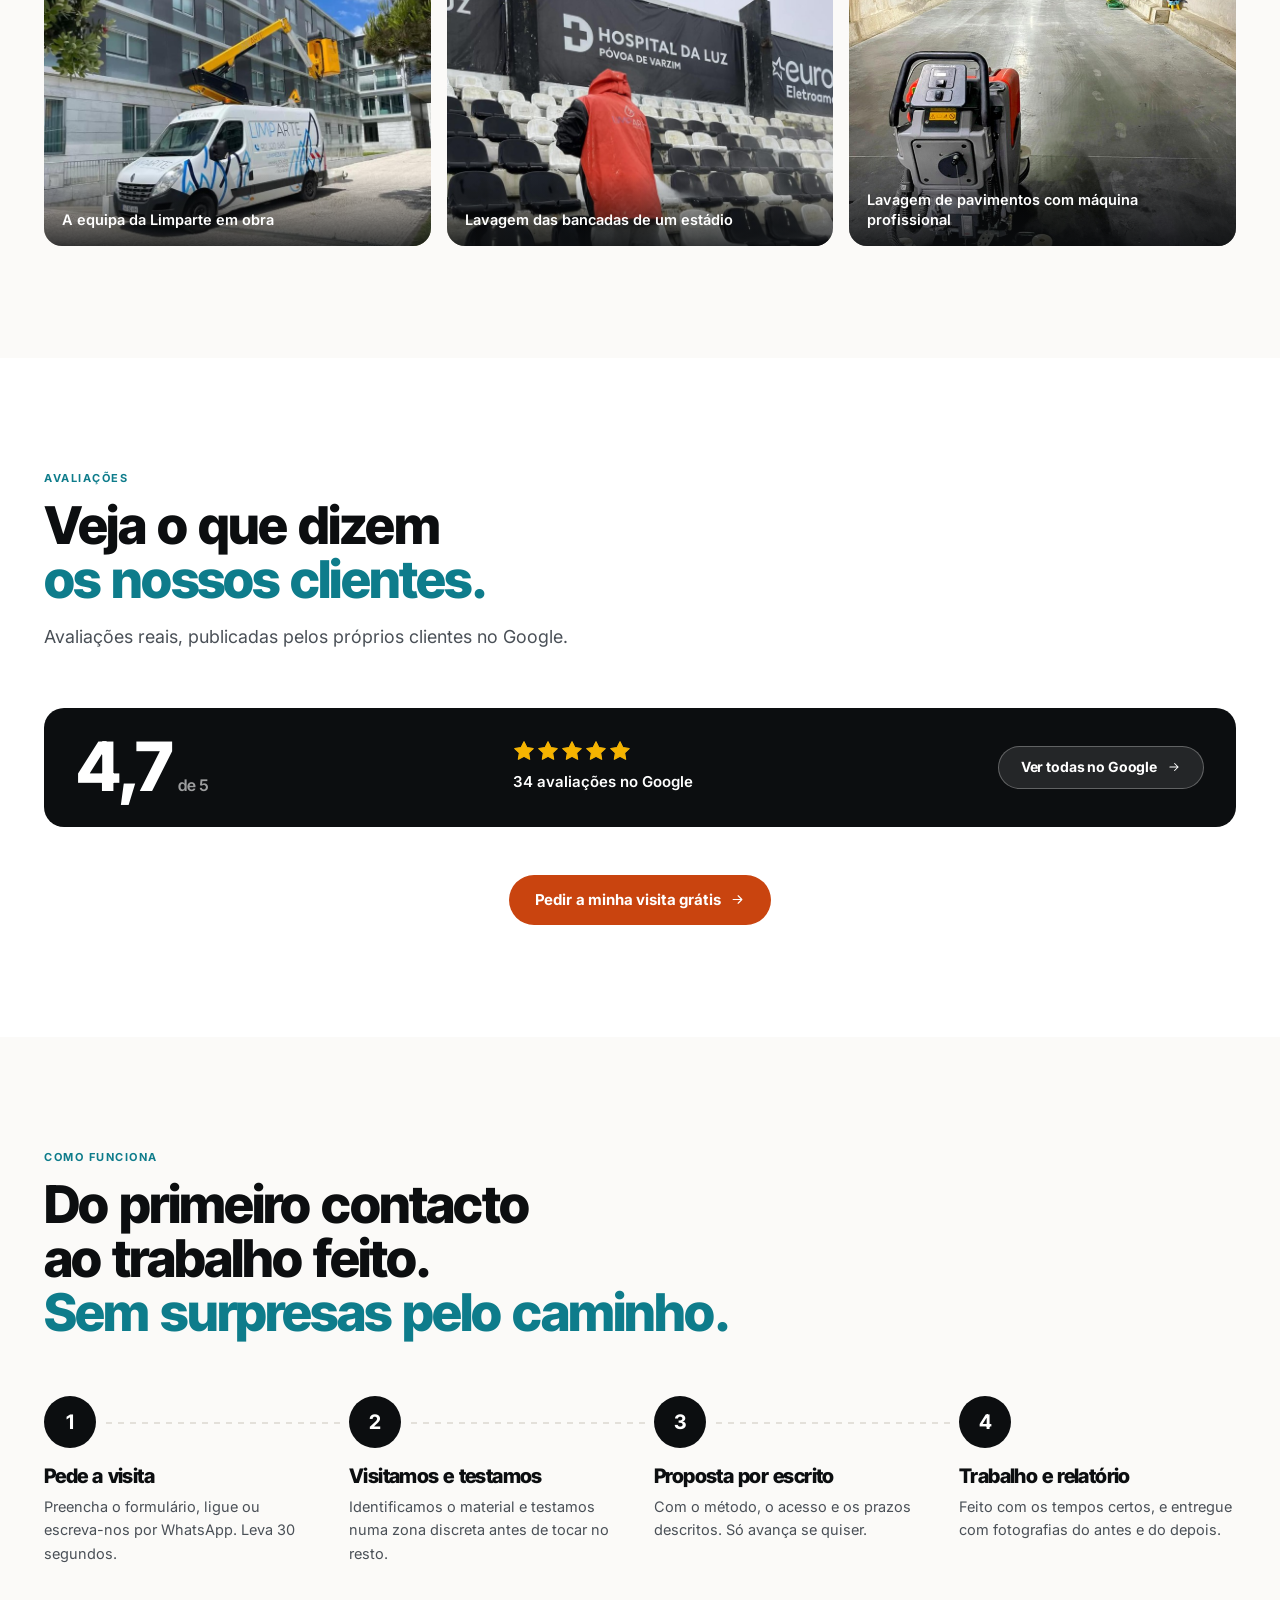
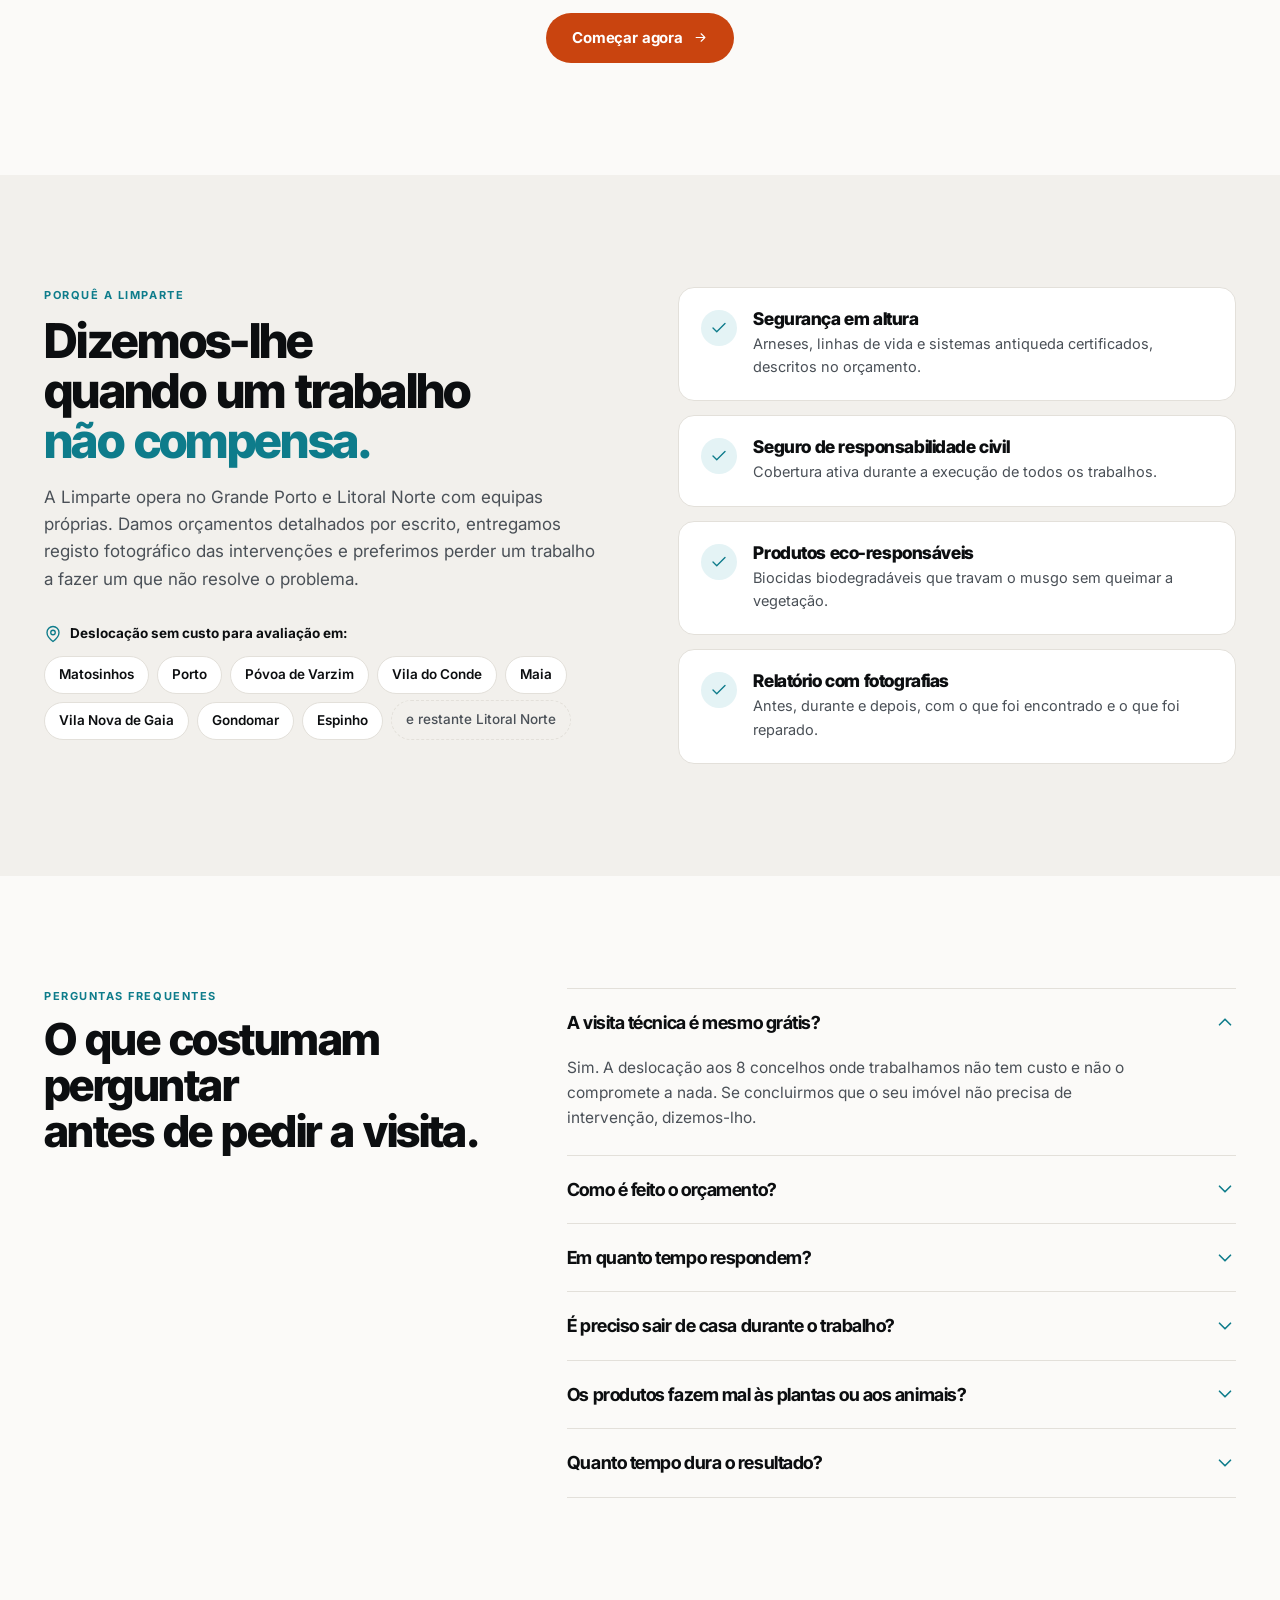
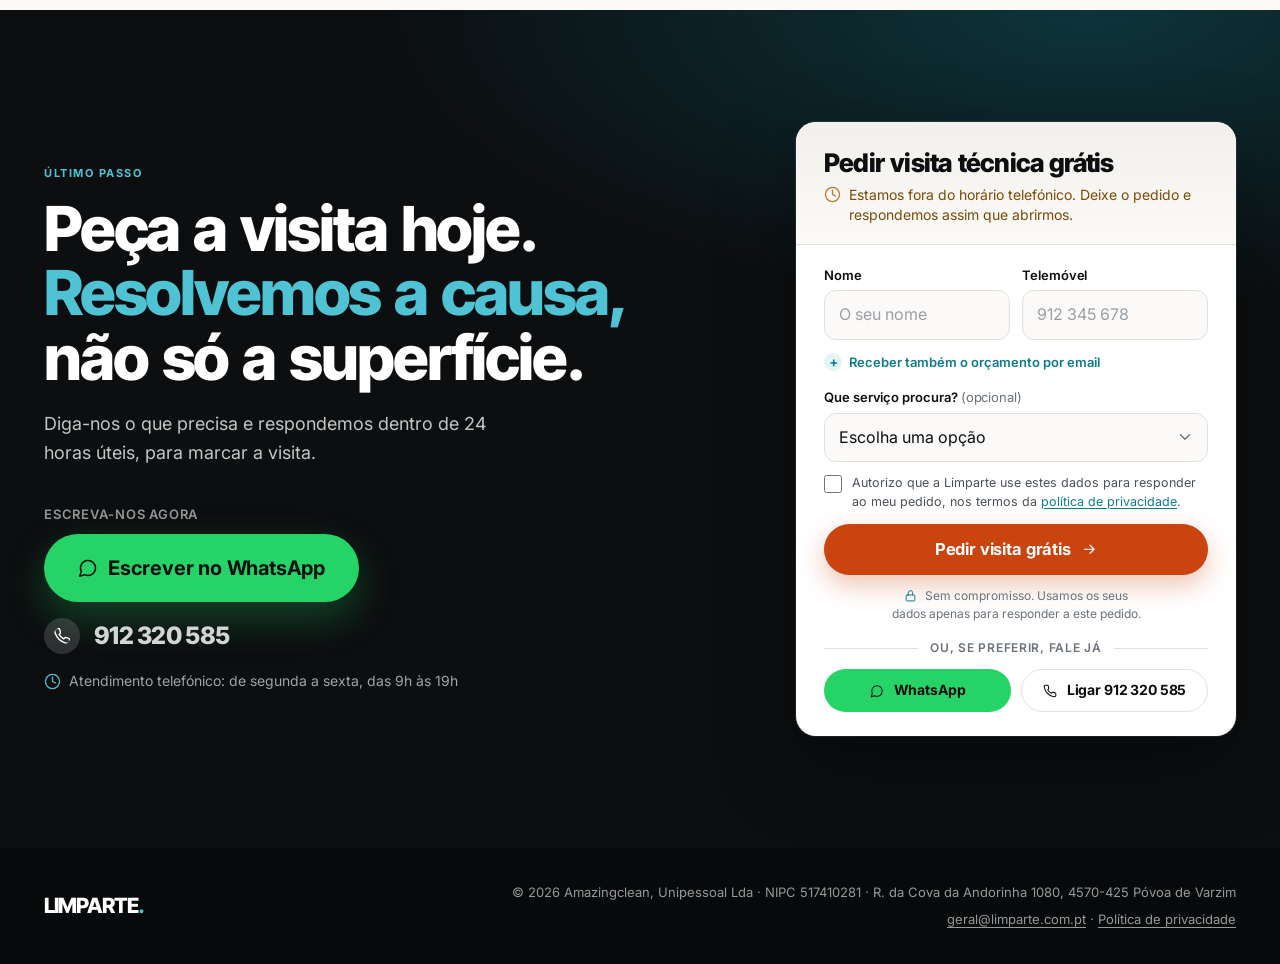
==== commit f68e5aaa: "Landing: novas fotografias nos cartões Pintura e Caleiras Substitui a foto a preto e branco do pinto" ====
--- a/orcamento.html
+++ b/orcamento.html
@@ -15,7 +15,7 @@
     <meta name="robots" content="index, follow, max-image-preview:large">
     <link rel="canonical" href="https://limparte.com.pt/">
     <meta property="og:url" content="https://limparte.com.pt/">
-    <meta name="author" content="Limparte">
+    <meta name="author" content="Amazingclean, Unipessoal Lda">
     <meta property="og:type" content="website">
     <meta property="og:locale" content="pt_PT">
     <meta property="og:site_name" content="Limparte">
@@ -236,7 +236,7 @@
                         </div>
                     </article>
                     <article class="lp-servico">
-                        <img src="https://images.unsplash.com/photo-1759406066673-f76869a4e6db?auto=format&fit=crop&q=75&w=700" alt="" width="700" height="440" loading="lazy" decoding="async">
+                        <img src="https://images.unsplash.com/photo-1574359411659-15573a27fd0c?auto=format&fit=crop&q=75&w=700" alt="" width="700" height="440" loading="lazy" decoding="async">
                         <div class="lp-servico-corpo">
                             <h3>Pintura e Tratamento de Superfícies</h3>
                             <p>Tratamento de fissuras, primário de aderência e tintas siloxânicas, para resistir ao clima do litoral.</p>
@@ -245,7 +245,7 @@
                         </div>
                     </article>
                     <article class="lp-servico">
-                        <img src="https://images.unsplash.com/photo-1779755376652-22ca6eba86b8?auto=format&fit=crop&q=75&w=700" alt="" width="700" height="440" loading="lazy" decoding="async">
+                        <img src="https://images.unsplash.com/photo-1744044155829-610dded4cead?auto=format&fit=crop&q=75&w=700" alt="" width="700" height="440" loading="lazy" decoding="async">
                         <div class="lp-servico-corpo">
                             <h3>Manutenção e Impermeabilização de Caleiras</h3>
                             <p>Desentupimento, correção de pendente e tela líquida armada em fibra. Trava a infiltração antes de chegar ao teto.</p>
@@ -485,7 +485,7 @@
         <div class="env lp-rodape-in">
             <a href="#topo" class="marca" aria-label="Limparte">LIMPARTE<span>.</span></a>
             <div class="lp-rodape-txt">
-                <p>© 2026 Limparte · NIPC 517410281 · R. da Cova da Andorinha 1080, 4570-425 Póvoa de Varzim</p>
+                <p>© 2026 Amazingclean, Unipessoal Lda · NIPC 517410281 · R. da Cova da Andorinha 1080, 4570-425 Póvoa de Varzim</p>
                 <p><a href="mailto:geral@limparte.com.pt">geral@limparte.com.pt</a> · <a href="politica-privacidade.html" target="_blank" rel="noopener">Política de privacidade</a></p>
             </div>
         </div>
